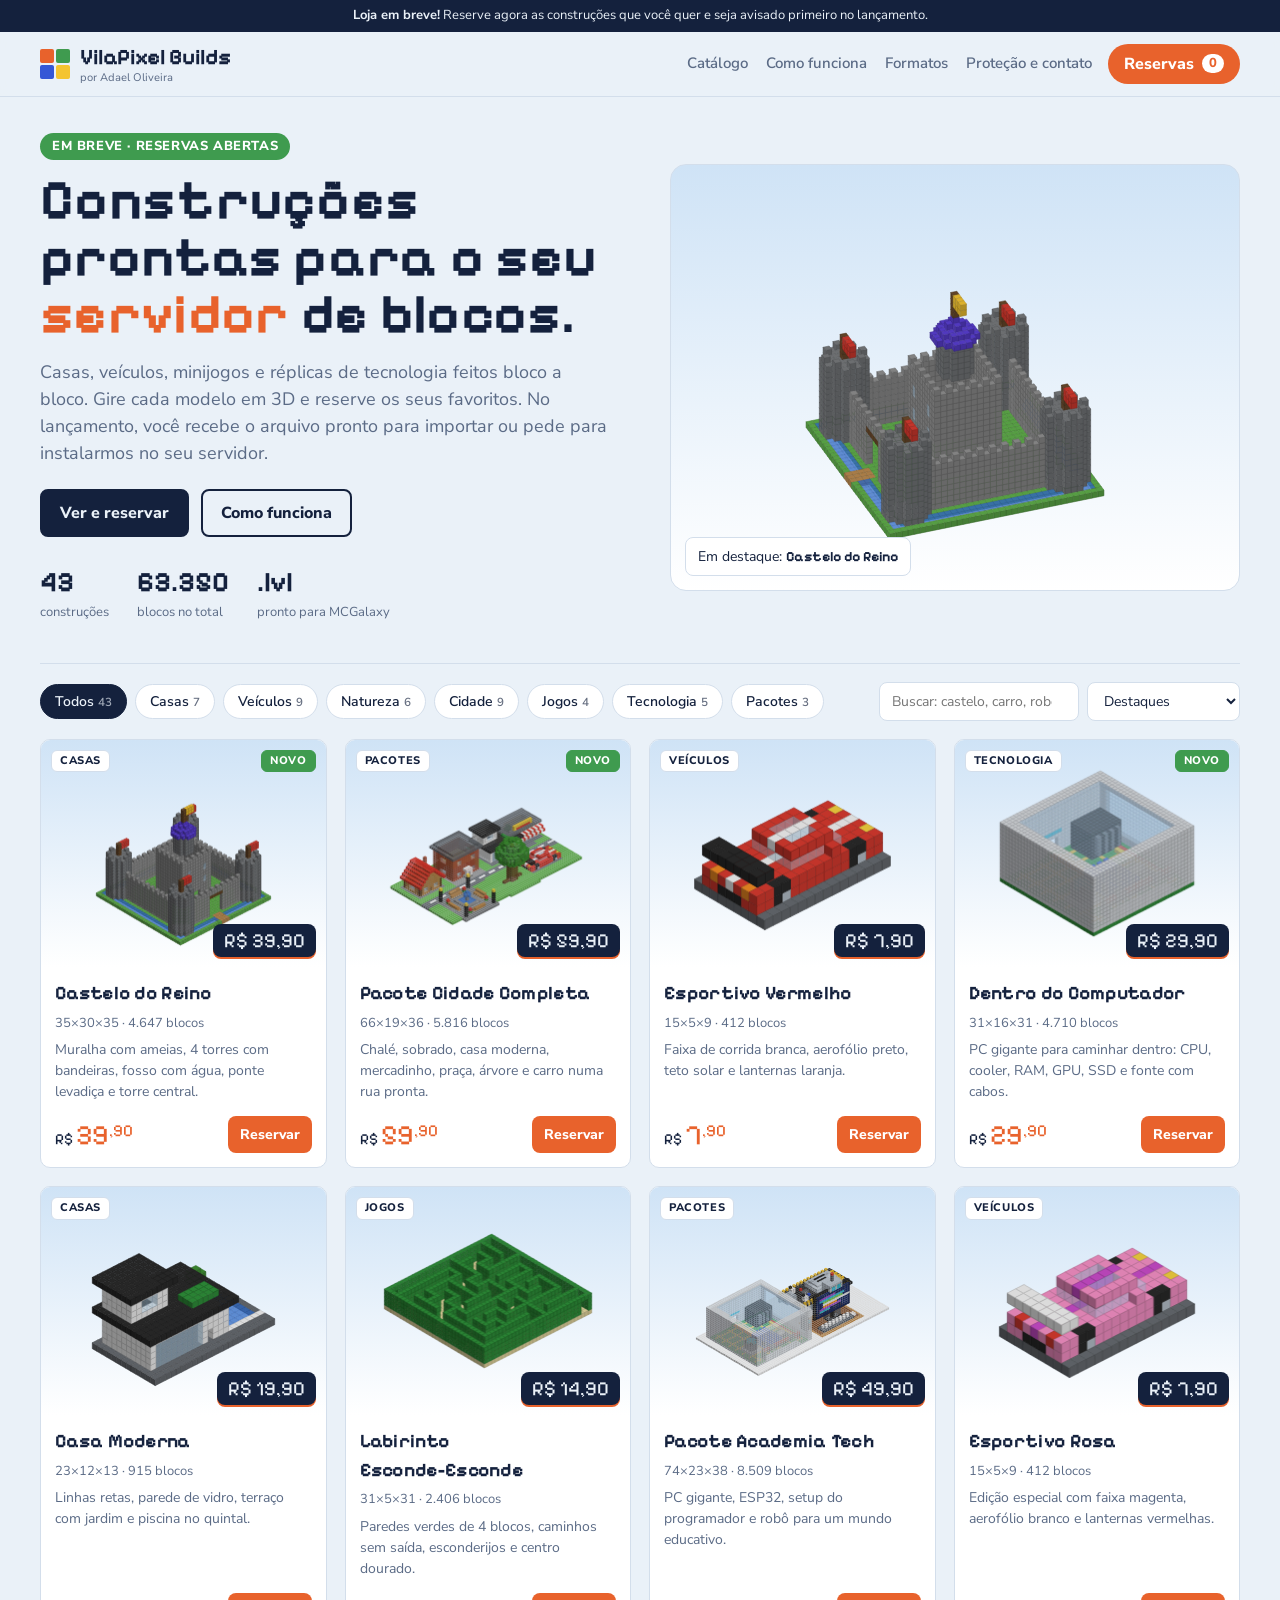
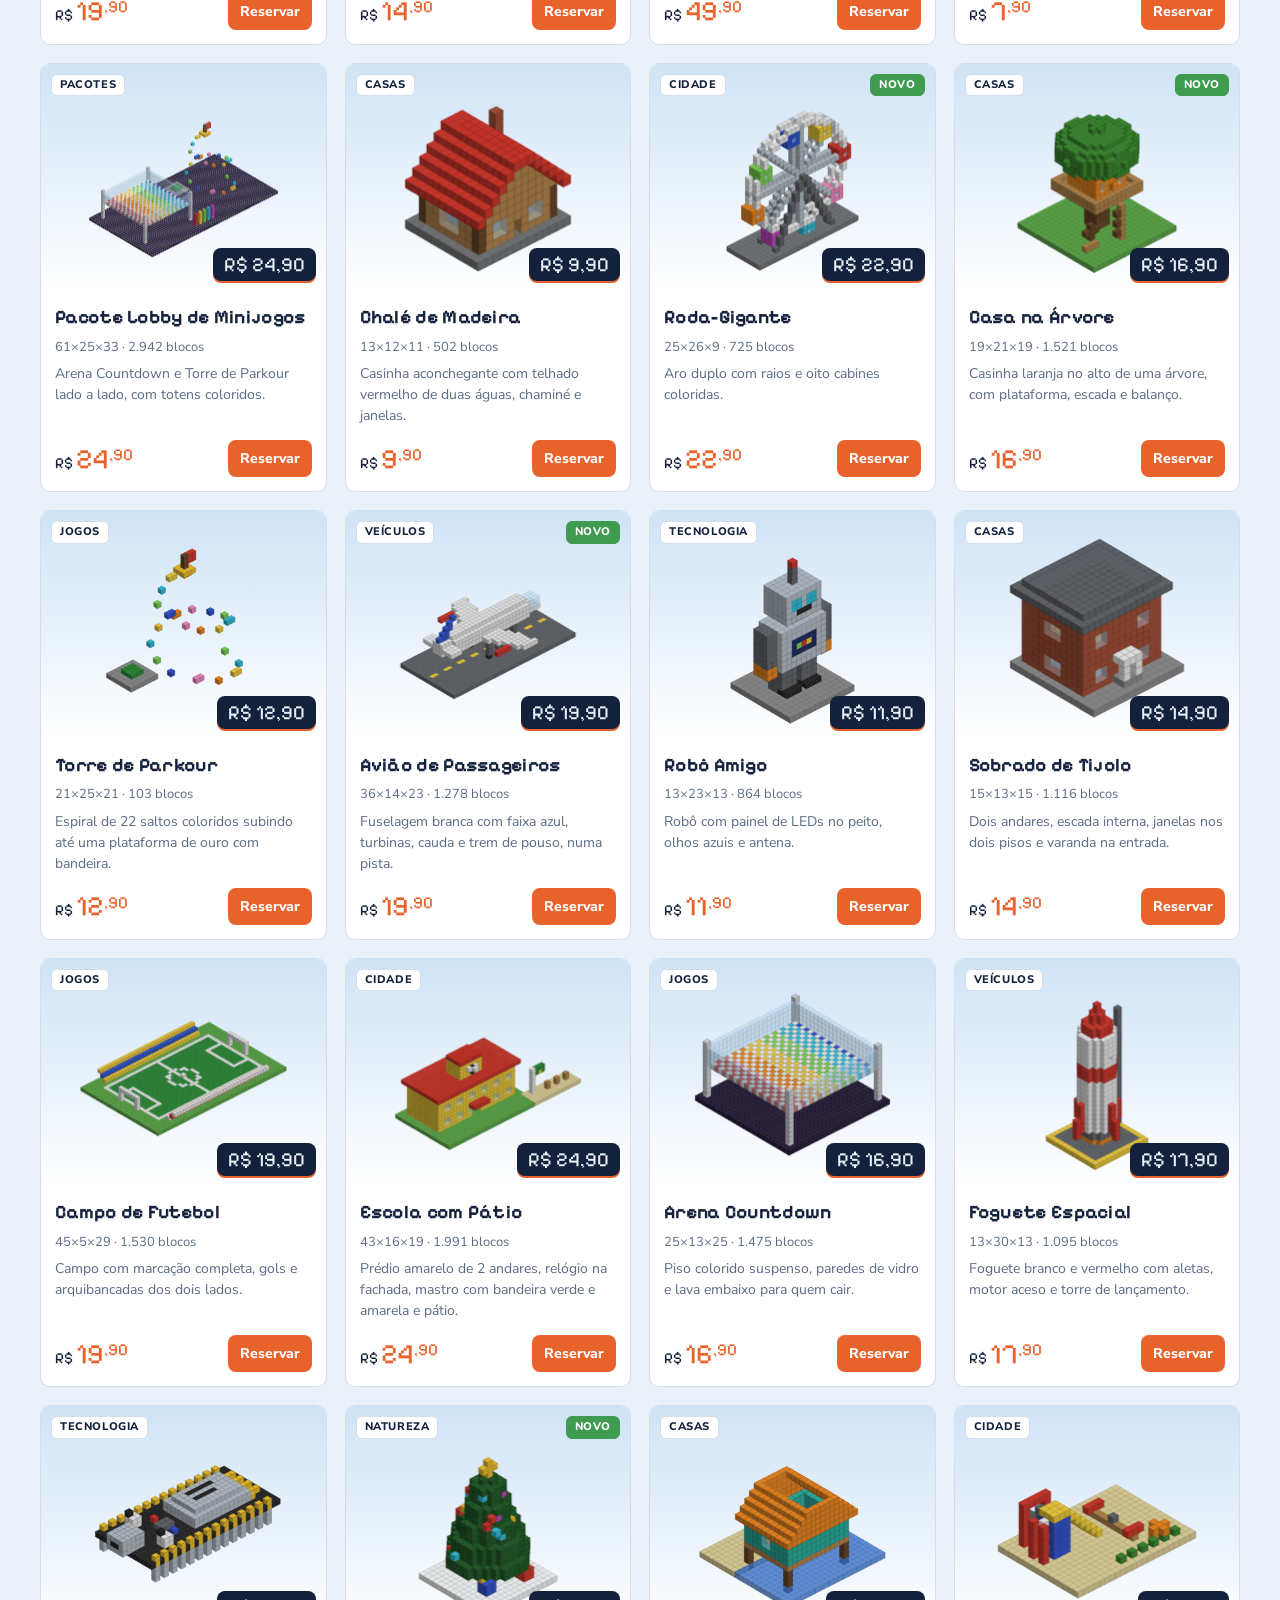
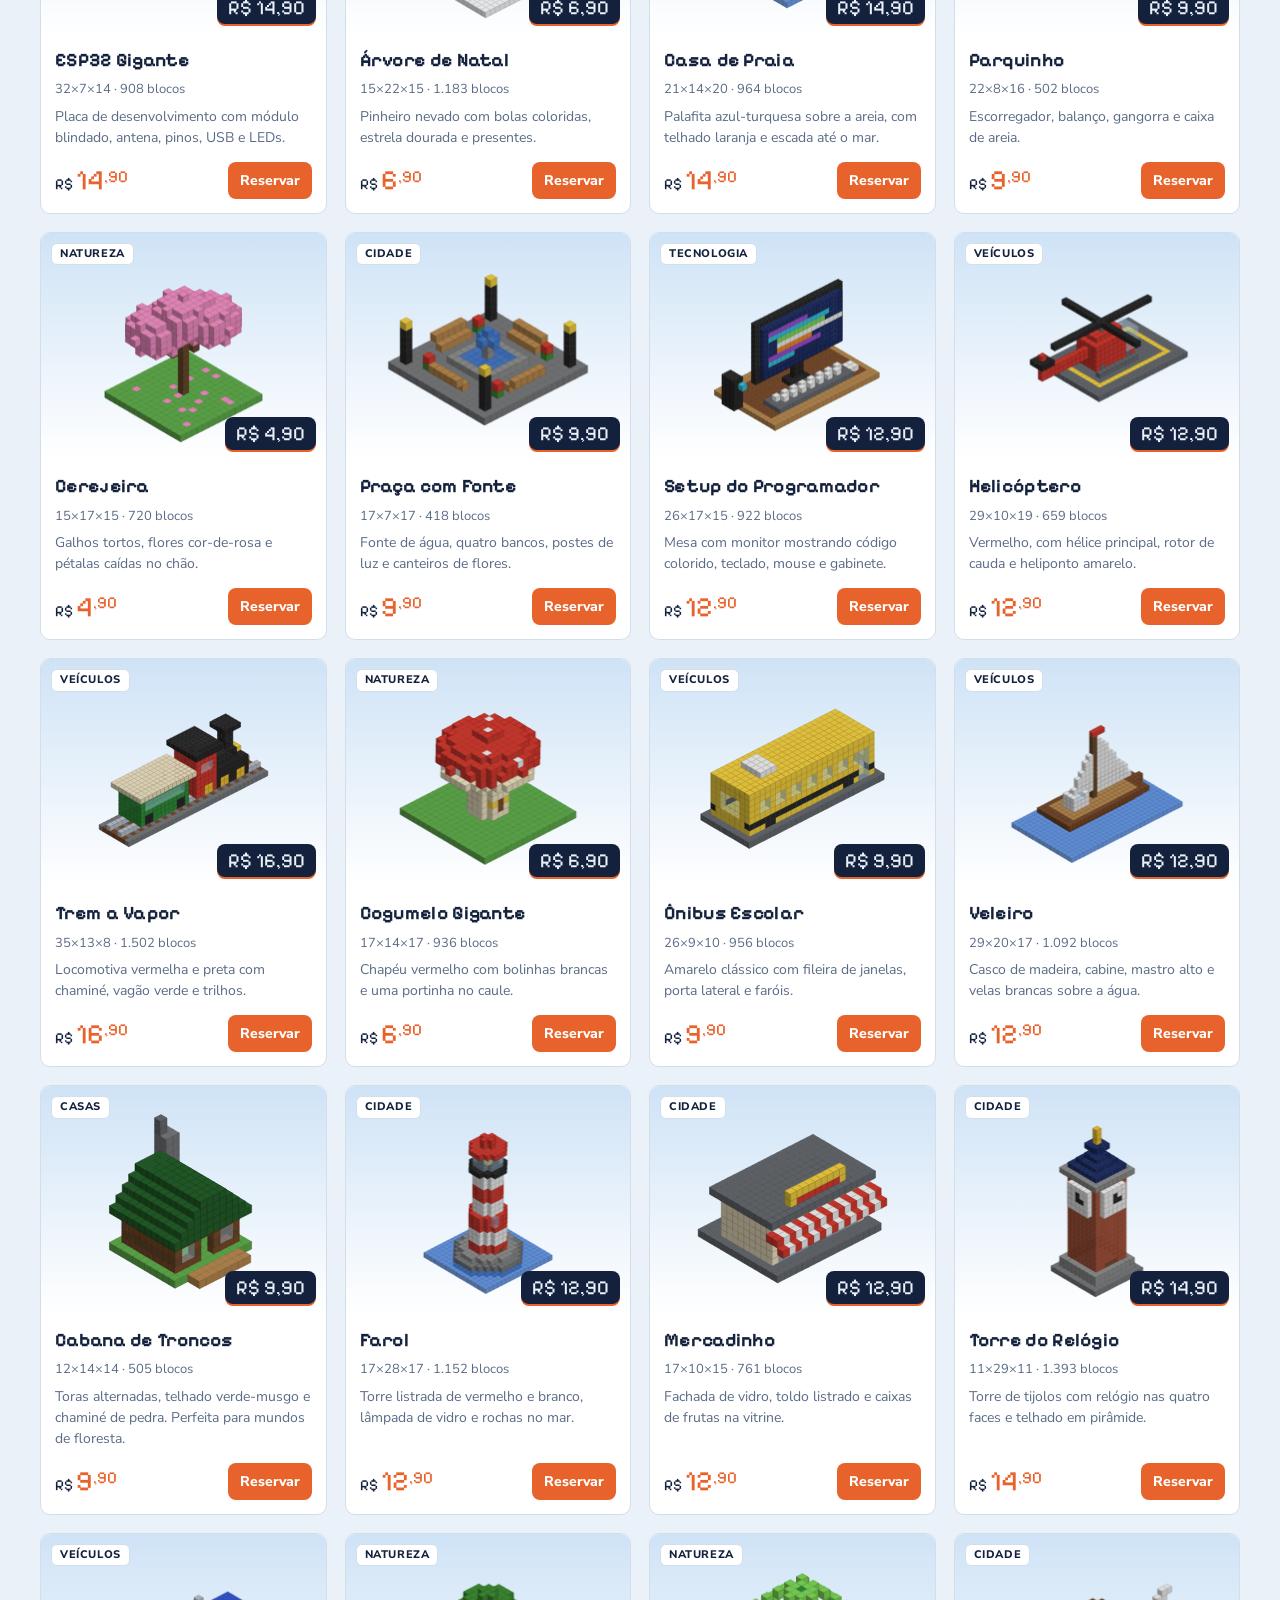
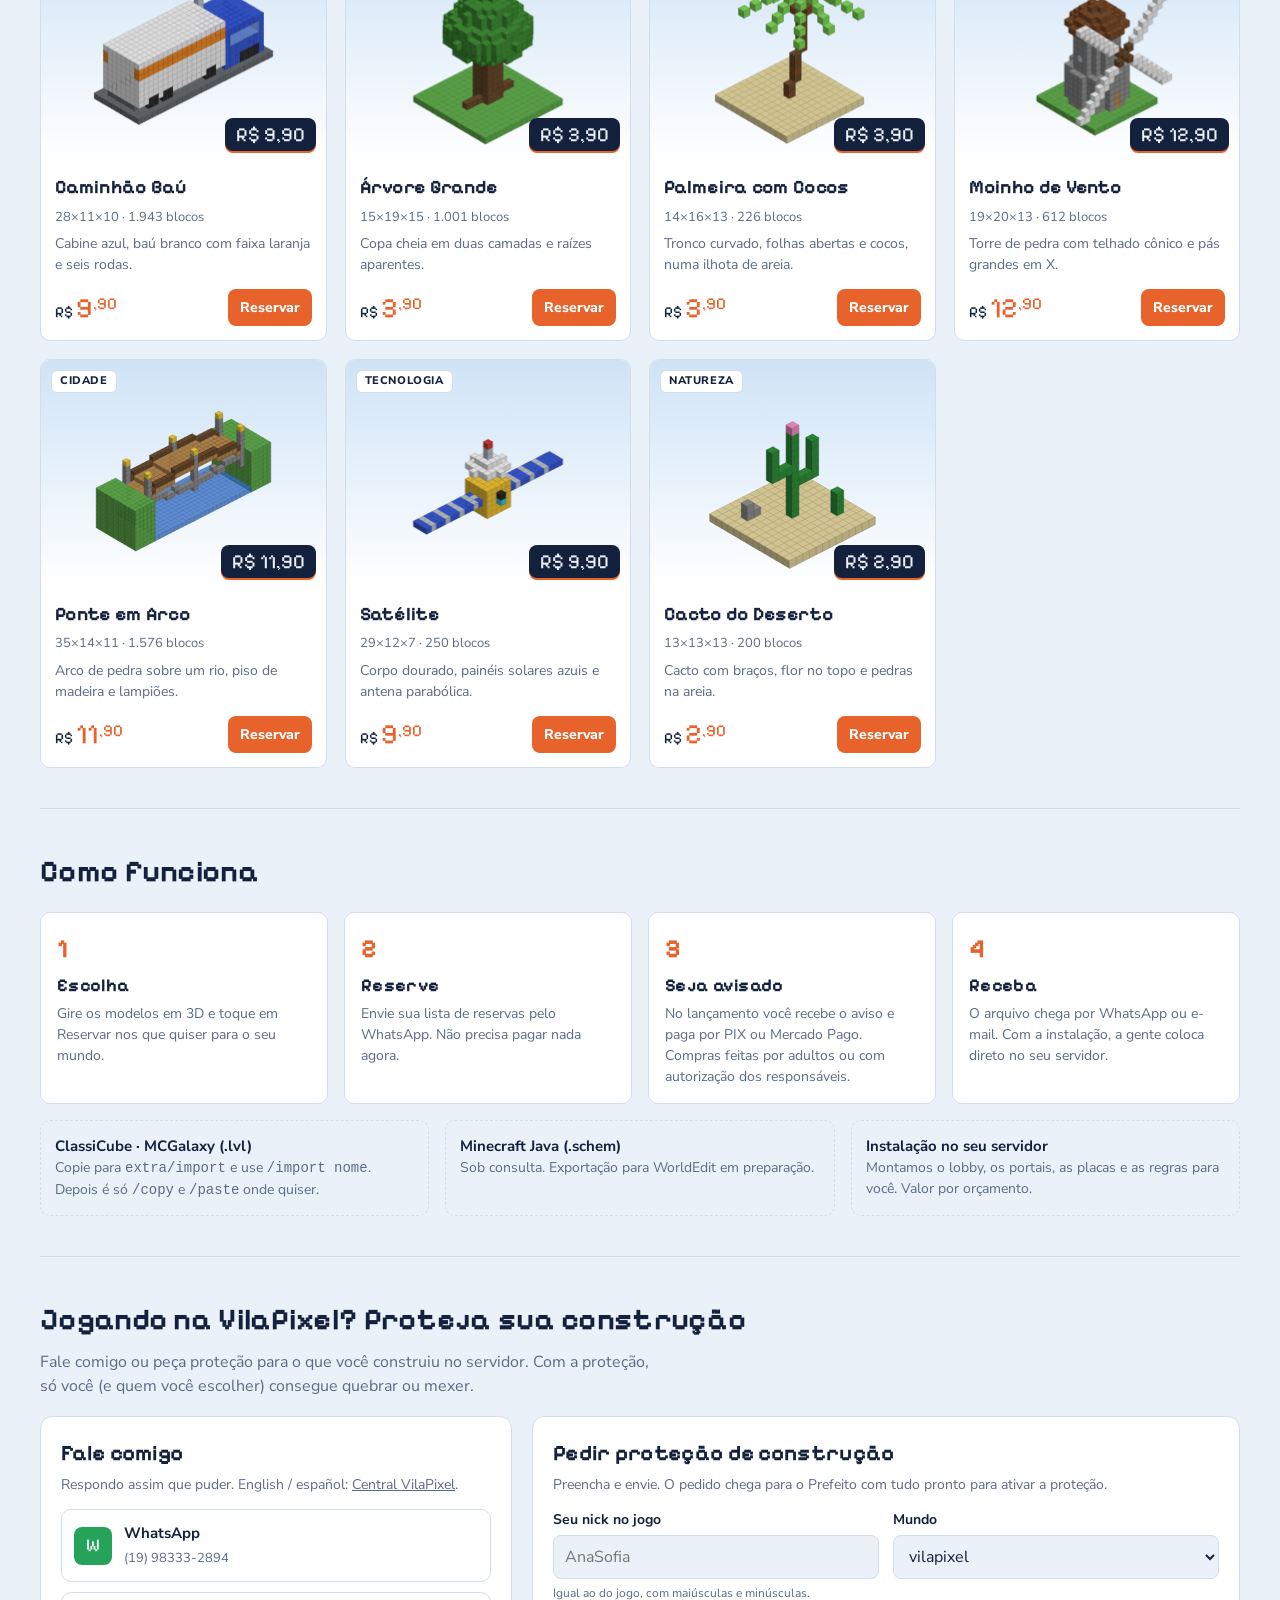
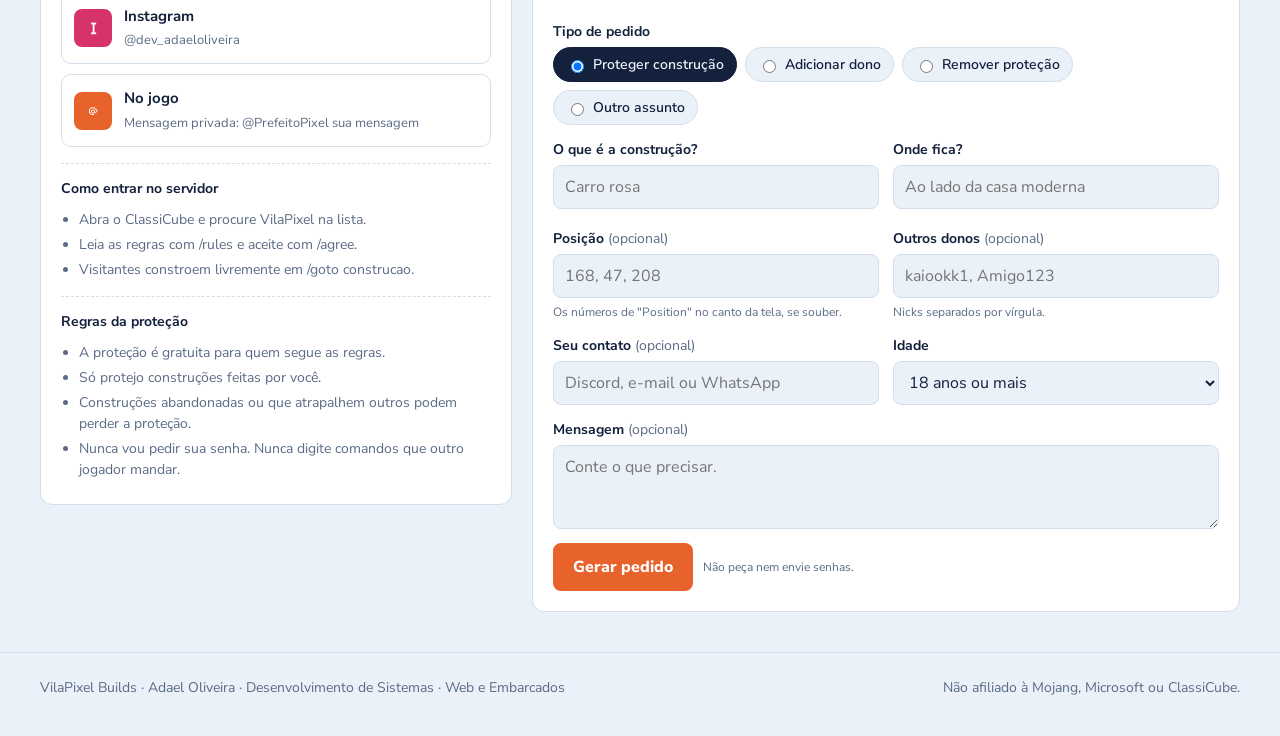
==== vilapixel/index.html @ 1b1d66d1 "Add files via upload" ====
<!DOCTYPE html>
<html lang="pt-BR">
<head>
<meta charset="utf-8">
<meta name="viewport" content="width=device-width, initial-scale=1">
<meta name="robots" content="noindex, nofollow">
<title>VilaPixel Builds</title>
<link rel="preconnect" href="https://fonts.googleapis.com">
<link rel="preconnect" href="https://fonts.gstatic.com" crossorigin>
<link href="https://fonts.googleapis.com/css2?family=Pixelify+Sans:wght@500;700&family=Nunito+Sans:opsz,wght@6..12,400;6..12,600;6..12,800&display=swap" rel="stylesheet">
<style>
:root{
  /* Vitrine de brinquedos: fundo azul-ceu frio, tinta azul-marinho, acento laranja-tijolo e verde-grama.
     Layout: cabecalho fixo, vitrine com destaque 3D, filtros, grade de cards; modal 3D e carrinho lateral. */
  --bg:#eaf1f8; --surface:#ffffff; --ink:#14213d; --muted:#5b6b86; --line:#d3deeb;
  --accent:#e8622c; --accent-ink:#ffffff; --grass:#3f9b4f; --sky:#cfe3f6;
  --font-display:"Pixelify Sans", "Courier New", monospace;
  --font-body:"Nunito Sans", system-ui, -apple-system, "Segoe UI", sans-serif;
  --radius:10px;
}
@media (prefers-color-scheme: dark){
  :root:not([data-theme="light"]){
    --bg:#0f1626; --surface:#17213a; --ink:#e8eef8; --muted:#9fb0cc; --line:#283656;
    --accent:#ff7a45; --accent-ink:#1a0f08; --grass:#5cc46c; --sky:#1b2a47; color-scheme:dark;
  }
}
:root[data-theme="dark"]{
  --bg:#0f1626; --surface:#17213a; --ink:#e8eef8; --muted:#9fb0cc; --line:#283656;
  --accent:#ff7a45; --accent-ink:#1a0f08; --grass:#5cc46c; --sky:#1b2a47; color-scheme:dark;
}
*{box-sizing:border-box}
[hidden]{display:none!important}
html,body{margin:0}
body{background:var(--bg);color:var(--ink);font-family:var(--font-body);font-size:16px;line-height:1.5}
h1,h2,h3{font-family:var(--font-display);font-weight:700;text-wrap:balance;margin:0;letter-spacing:.3px}
a{color:inherit}
button{font:inherit;cursor:pointer}
:focus-visible{outline:3px solid var(--accent);outline-offset:2px;border-radius:4px}
.wrap{max-width:1240px;margin:0 auto;padding:0 20px}
.proto{background:var(--ink);color:var(--bg);font-size:13px;text-align:center;padding:6px 16px}
header.top{position:sticky;top:0;z-index:20;background:color-mix(in srgb,var(--bg) 88%,transparent);backdrop-filter:blur(8px);border-bottom:1px solid var(--line)}
header.top .wrap{display:flex;align-items:center;gap:16px;height:64px}
.brand{display:flex;align-items:center;gap:10px;text-decoration:none}
.brand-mark{width:30px;height:30px;display:grid;grid-template-columns:1fr 1fr;grid-template-rows:1fr 1fr;gap:2px}
.brand-mark i{display:block;border-radius:2px}
.brand b{font-family:var(--font-display);font-size:22px}
.brand small{display:block;font-size:11px;color:var(--muted);margin-top:-4px}
.top nav{margin-left:auto;display:flex;gap:18px;font-weight:600;font-size:15px}
.top nav a{text-decoration:none;color:var(--muted)}
.top nav a:hover{color:var(--ink)}
.cart-btn{display:flex;align-items:center;gap:8px;background:var(--accent);color:var(--accent-ink);border:0;border-radius:999px;padding:8px 16px;font-weight:800}
.soon{display:inline-block;background:var(--grass);color:#fff;font-weight:800;font-size:13px;text-transform:uppercase;letter-spacing:.6px;border-radius:999px;padding:4px 12px;margin-bottom:12px}
.cart-btn span{background:var(--accent-ink);color:var(--accent);border-radius:999px;min-width:22px;padding:0 6px;font-size:13px;text-align:center}

.hero{display:grid;grid-template-columns:1.05fr 1fr;gap:32px;align-items:center;padding:36px 0 20px}
.hero h1{font-size:clamp(34px,5vw,56px);line-height:1.02}
.hero h1 em{font-style:normal;color:var(--accent)}
.hero p{color:var(--muted);font-size:18px;max-width:52ch;margin:16px 0 22px}
.hero .ctas{display:flex;gap:12px;flex-wrap:wrap}
.btn{border:2px solid var(--ink);background:transparent;color:var(--ink);border-radius:8px;padding:10px 18px;font-weight:800;text-decoration:none;display:inline-flex;align-items:center;gap:8px}
.btn.primary{background:var(--ink);color:var(--bg)}
.btn.orange{background:var(--accent);border-color:var(--accent);color:var(--accent-ink)}
.hero-stage{position:relative;background:linear-gradient(180deg,var(--sky),var(--surface));border:1px solid var(--line);border-radius:16px;aspect-ratio:4/3;overflow:hidden}
.hero-stage canvas{width:100%;height:100%;display:block;cursor:grab}
.hero-tag{position:absolute;left:14px;bottom:14px;background:var(--surface);border:1px solid var(--line);border-radius:8px;padding:8px 12px;font-size:14px}
.hero-tag b{font-family:var(--font-display)}
.stats{display:flex;gap:28px;margin-top:24px;flex-wrap:wrap}
.stats div{font-size:13px;color:var(--muted)}
.stats b{display:block;font-family:var(--font-display);font-size:28px;color:var(--ink);font-variant-numeric:tabular-nums}

.toolbar{display:flex;gap:12px;align-items:center;flex-wrap:wrap;padding:18px 0;border-top:1px solid var(--line);margin-top:20px}
.chips{display:flex;gap:8px;flex-wrap:wrap}
.chip{border:1px solid var(--line);background:var(--surface);color:var(--ink);border-radius:999px;padding:6px 14px;font-weight:600;font-size:14px}
.chip[aria-pressed="true"]{background:var(--ink);color:var(--bg);border-color:var(--ink)}
.chip small{opacity:.65;margin-left:4px}
.search{margin-left:auto;display:flex;gap:8px}
.search input,.search select{border:1px solid var(--line);background:var(--surface);color:var(--ink);border-radius:8px;padding:8px 12px;font:inherit;font-size:14px}
.search input{width:200px}

.grid{display:grid;grid-template-columns:repeat(auto-fill,minmax(250px,1fr));gap:18px;padding-bottom:40px}
.card{background:var(--surface);border:1px solid var(--line);border-radius:var(--radius);overflow:hidden;display:flex;flex-direction:column}
.card .thumb{position:relative;aspect-ratio:1/0.8;background:linear-gradient(180deg,var(--sky),var(--surface));cursor:pointer}
.card .thumb canvas{width:100%;height:100%;display:block}
.badge{position:absolute;top:10px;left:10px;font-size:11px;font-weight:800;text-transform:uppercase;letter-spacing:.6px;background:var(--surface);border:1px solid var(--line);border-radius:6px;padding:2px 8px}
.badge.new{left:auto;right:10px;background:var(--grass);color:#fff;border-color:var(--grass)}
.card .body{padding:12px 14px 14px;display:flex;flex-direction:column;gap:6px;flex:1}
.card h3{font-size:19px}
.card .meta{font-size:13px;color:var(--muted);font-variant-numeric:tabular-nums}
.card .desc{font-size:14px;color:var(--muted);margin:0}
.card .foot{margin-top:auto;display:flex;align-items:center;justify-content:space-between;gap:8px;padding-top:8px}
.price{font-family:var(--font-display);font-size:28px;line-height:1;color:var(--accent);font-variant-numeric:tabular-nums;white-space:nowrap}
.price .cents{font-size:.6em;vertical-align:.45em;margin-left:1px}
.price .cur{font-size:.55em;margin-right:3px;color:var(--ink)}
.tag{position:absolute;right:10px;bottom:10px;background:var(--ink);color:var(--bg);font-family:var(--font-display);font-size:20px;line-height:1;padding:7px 11px 6px;border-radius:8px;box-shadow:0 2px 0 var(--accent);font-variant-numeric:tabular-nums}
.modal .price{font-size:40px}
.price small{font-family:var(--font-body);font-size:12px;color:var(--muted);font-weight:600}
.add{border:0;background:var(--accent);color:var(--accent-ink);font-weight:800;border-radius:8px;padding:8px 12px;font-size:14px}
.add.done{background:var(--grass);color:#fff}

section.how{padding:40px 0;border-top:1px solid var(--line)}
section.how h2{font-size:30px;margin-bottom:18px}
.steps{display:grid;grid-template-columns:repeat(4,1fr);gap:16px}
.step{background:var(--surface);border:1px solid var(--line);border-radius:var(--radius);padding:16px}
.step b{font-family:var(--font-display);font-size:26px;color:var(--accent)}
.step h3{font-size:18px;margin:4px 0}
.step p{margin:0;color:var(--muted);font-size:14px}
.formats{display:grid;grid-template-columns:repeat(3,1fr);gap:16px;margin-top:16px}
.fmt{border:1px dashed var(--line);border-radius:var(--radius);padding:14px;font-size:14px;color:var(--muted)}
.fmt b{color:var(--ink);display:block;font-size:15px}
/* central de protecao */
section[id],.toolbar,.formats{scroll-margin-top:80px}
section.prot{padding:40px 0;border-top:1px solid var(--line)}
section.prot>h2{font-size:30px}
section.prot>p.lead{color:var(--muted);max-width:62ch;margin:8px 0 18px}
.cols{display:grid;grid-template-columns:1fr 1.5fr;gap:20px;align-items:start}
.panel{background:var(--surface);border:1px solid var(--line);border-radius:12px;padding:20px}
.panel h3{font-size:22px;margin-bottom:4px}
.panel .sub{color:var(--muted);font-size:14px;margin:0 0 14px}
.contact{display:flex;flex-direction:column;gap:10px}
.c-item{display:flex;align-items:center;gap:12px;border:1px solid var(--line);border-radius:10px;padding:12px;text-decoration:none}
a.c-item:hover{border-color:var(--ink)}
.c-ico{width:38px;height:38px;border-radius:8px;display:grid;place-items:center;font-family:var(--font-display);font-size:18px;color:#fff;flex:none}
.c-item b{display:block;font-size:15px}
.c-item small{color:var(--muted);font-size:13px}
.server{margin-top:16px;border-top:1px dashed var(--line);padding-top:14px;font-size:14px}
.rules{margin:10px 0 0;padding-left:18px;color:var(--muted);font-size:14px}
.rules li{margin:4px 0}
.pform{display:grid;grid-template-columns:1fr 1fr;gap:14px}
.f{display:flex;flex-direction:column;gap:5px}
.f.full{grid-column:1/-1}
.pform label{font-weight:700;font-size:14px}
.pform .opt{font-weight:400;color:var(--muted)}
.pform input,.pform select,.pform textarea{border:1px solid var(--line);background:var(--bg);color:var(--ink);border-radius:8px;padding:9px 11px;width:100%;font:inherit}
.pform textarea{min-height:84px;resize:vertical}
.help{font-size:12px;color:var(--muted)}
.err{font-size:12px;color:var(--accent);font-weight:700}
.types{display:flex;gap:8px;flex-wrap:wrap}
.types label{display:flex;align-items:center;gap:6px;font-weight:600;border:1px solid var(--line);border-radius:999px;padding:6px 12px;cursor:pointer;background:var(--bg)}
.types input{width:auto}
.types label:has(input:checked){border-color:var(--ink);background:var(--ink);color:var(--bg)}
.pactions{grid-column:1/-1;display:flex;gap:10px;flex-wrap:wrap;align-items:center}
.result{display:none;margin-top:18px;border:2px solid var(--grass);border-radius:12px;padding:16px;background:color-mix(in srgb,var(--grass) 8%,var(--surface))}
.result.show{display:block}
.result h4{font-family:var(--font-display);font-size:20px;margin:0 0 4px}
.result pre{white-space:pre-wrap;background:var(--surface);border:1px solid var(--line);border-radius:8px;padding:12px;font-size:13px;max-height:260px;overflow:auto;margin:10px 0}
.ticket{font-family:var(--font-display);font-size:18px}
@media (max-width:860px){.cols{grid-template-columns:1fr}.pform{grid-template-columns:1fr}}
footer{border-top:1px solid var(--line);padding:24px 0 40px;color:var(--muted);font-size:14px}
footer .wrap{display:flex;justify-content:space-between;gap:16px;flex-wrap:wrap}

/* modal */
.overlay{position:fixed;inset:0;background:rgba(10,16,30,.55);display:none;align-items:center;justify-content:center;z-index:50;padding:16px}
.overlay.open{display:flex}
.modal{background:var(--surface);border-radius:14px;max-width:1000px;width:100%;max-height:92vh;overflow:auto;display:grid;grid-template-columns:1.3fr 1fr}
.modal .stage{position:relative;background:linear-gradient(180deg,var(--sky),var(--surface));min-height:420px}
.modal .stage canvas{width:100%;height:100%;display:block;cursor:grab;touch-action:none}
.stage .hint{position:absolute;bottom:10px;left:0;right:0;text-align:center;font-size:12px;color:var(--muted)}
.stage .ctrl{position:absolute;top:10px;right:10px;display:flex;gap:6px}
.stage .ctrl button{border:1px solid var(--line);background:var(--surface);color:var(--ink);border-radius:6px;width:34px;height:34px;font-weight:800}
.modal .info{padding:22px;display:flex;flex-direction:column;gap:12px}
.modal .info h2{font-size:28px}
.close{align-self:flex-end;border:0;background:transparent;color:var(--muted);font-size:26px;line-height:1}
.spec{display:grid;grid-template-columns:auto 1fr;gap:4px 14px;font-size:14px;margin:0}
.spec dt{color:var(--muted)}
.spec dd{margin:0;font-weight:600;font-variant-numeric:tabular-nums}
.swatches{display:flex;flex-wrap:wrap;gap:4px}
.swatches i{width:18px;height:18px;border-radius:3px;border:1px solid rgba(0,0,0,.15)}
.fmt-row{display:flex;gap:6px;flex-wrap:wrap}
.pill{font-size:12px;font-weight:800;border-radius:999px;padding:3px 10px;border:1px solid var(--line)}
.pill.ok{background:color-mix(in srgb,var(--grass) 18%,transparent);border-color:var(--grass)}
.pill.soon{color:var(--muted)}

/* carrinho */
.drawer{position:fixed;top:0;right:0;height:100%;width:min(400px,100%);background:var(--surface);border-left:1px solid var(--line);z-index:60;transform:translateX(100%);transition:transform .25s ease;display:flex;flex-direction:column}
.drawer.open{transform:none}
.drawer header{display:flex;align-items:center;justify-content:space-between;padding:16px 18px;border-bottom:1px solid var(--line)}
.drawer header h2{font-size:22px}
.items{flex:1;overflow:auto;padding:8px 18px}
.line-item{display:grid;grid-template-columns:56px 1fr auto;gap:10px;align-items:center;padding:10px 0;border-bottom:1px solid var(--line)}
.line-item canvas{width:56px;height:46px;background:var(--sky);border-radius:6px}
.line-item b{font-size:14px;display:block}
.line-item small{color:var(--muted)}
.line-item button{border:0;background:transparent;color:var(--muted);font-size:13px;text-decoration:underline}
.drawer footer{border-top:1px solid var(--line);padding:16px 18px;display:flex;flex-direction:column;gap:10px;color:var(--ink)}
.total{display:flex;justify-content:space-between;font-weight:800;font-size:18px;font-variant-numeric:tabular-nums}
.drawer textarea{width:100%;min-height:90px;border:1px solid var(--line);border-radius:8px;background:var(--bg);color:var(--ink);font:inherit;font-size:13px;padding:8px}
.note{font-size:12px;color:var(--muted)}
.empty{color:var(--muted);padding:30px 0;text-align:center}

@media (max-width:860px){
  .hero{grid-template-columns:1fr}
  .modal{grid-template-columns:1fr}
  .steps{grid-template-columns:1fr 1fr}
  .formats{grid-template-columns:1fr}
  .top nav{display:none}
  .search{margin-left:0;width:100%}
  .search input{flex:1;width:auto}
}
@media (max-width:420px){.steps{grid-template-columns:1fr}}
@media (prefers-reduced-motion:reduce){.drawer{transition:none}}
</style>
</head>
<body>
<div class="proto"><b>Loja em breve!</b> Reserve agora as construções que você quer e seja avisado primeiro no lançamento.</div>
<header class="top">
  <div class="wrap">
    <a class="brand" href="#catalogo" aria-label="VilaPixel Builds">
      <span class="brand-mark" aria-hidden="true"><i style="background:#e8622c"></i><i style="background:#3f9b4f"></i><i style="background:#3557d6"></i><i style="background:#f4c430"></i></span>
      <span><b>VilaPixel Builds</b><small>por Adael Oliveira</small></span>
    </a>
    <nav aria-label="Seções">
      <a href="#catalogo">Catálogo</a>
      <a href="#como-funciona">Como funciona</a>
      <a href="#formatos">Formatos</a>
      <a href="#protecao">Proteção e contato</a>
    </nav>
    <button class="cart-btn" id="openCart" aria-label="Abrir minhas reservas">Reservas <span id="cartCount">0</span></button>
  </div>
</header>

<main class="wrap">
  <section class="hero">
    <div>
      <span class="soon">Em breve · reservas abertas</span>
      <h1>Construções prontas para o seu <em>servidor</em> de blocos.</h1>
      <p>Casas, veículos, minijogos e réplicas de tecnologia feitos bloco a bloco. Gire cada modelo em 3D e reserve os seus favoritos. No lançamento, você recebe o arquivo pronto para importar ou pede para instalarmos no seu servidor.</p>
      <div class="ctas">
        <a class="btn primary" href="#catalogo">Ver e reservar</a>
        <a class="btn" href="#como-funciona">Como funciona</a>
      </div>
      <div class="stats">
        <div><b id="statItems">0</b>construções</div>
        <div><b id="statBlocks">0</b>blocos no total</div>
        <div><b>.lvl</b>pronto para MCGalaxy</div>
      </div>
    </div>
    <div class="hero-stage">
      <canvas id="heroCanvas" aria-label="Modelo em destaque girando em 3D"></canvas>
      <div class="hero-tag">Em destaque: <b id="heroName"></b></div>
    </div>
  </section>

  <div class="toolbar" id="catalogo">
    <div class="chips" id="chips" role="group" aria-label="Filtrar por categoria"></div>
    <div class="search">
      <input id="q" type="search" placeholder="Buscar: castelo, carro, robô..." aria-label="Buscar construção">
      <select id="sort" aria-label="Ordenar">
        <option value="pop">Destaques</option>
        <option value="low">Menor preço</option>
        <option value="high">Maior preço</option>
        <option value="size">Maior construção</option>
      </select>
    </div>
  </div>
  <div class="grid" id="grid"></div>

  <section class="how" id="como-funciona">
    <h2>Como funciona</h2>
    <div class="steps">
      <div class="step"><b>1</b><h3>Escolha</h3><p>Gire os modelos em 3D e toque em Reservar nos que quiser para o seu mundo.</p></div>
      <div class="step"><b>2</b><h3>Reserve</h3><p>Envie sua lista de reservas pelo WhatsApp. Não precisa pagar nada agora.</p></div>
      <div class="step"><b>3</b><h3>Seja avisado</h3><p>No lançamento você recebe o aviso e paga por PIX ou Mercado Pago. Compras feitas por adultos ou com autorização dos responsáveis.</p></div>
      <div class="step"><b>4</b><h3>Receba</h3><p>O arquivo chega por WhatsApp ou e-mail. Com a instalação, a gente coloca direto no seu servidor.</p></div>
    </div>
    <div class="formats" id="formatos">
      <div class="fmt"><b>ClassiCube · MCGalaxy (.lvl)</b>Copie para <code>extra/import</code> e use <code>/import nome</code>. Depois é só <code>/copy</code> e <code>/paste</code> onde quiser.</div>
      <div class="fmt"><b>Minecraft Java (.schem)</b>Sob consulta. Exportação para WorldEdit em preparação.</div>
      <div class="fmt"><b>Instalação no seu servidor</b>Montamos o lobby, os portais, as placas e as regras para você. Valor por orçamento.</div>
    </div>
  </section>

  <section class="prot" id="protecao" aria-labelledby="protTitle">
    <h2 id="protTitle">Jogando na VilaPixel? Proteja sua construção</h2>
    <p class="lead">Fale comigo ou peça proteção para o que você construiu no servidor. Com a proteção, só você (e quem você escolher) consegue quebrar ou mexer.</p>
    <div class="cols">
      <aside class="panel">
        <h3>Fale comigo</h3>
        <p class="sub">Respondo assim que puder. English / español: <a href="central/">Central VilaPixel</a>.</p>
        <div class="contact">
          <a class="c-item" id="lnkWhats" href="#" target="_blank" rel="noopener"><span class="c-ico" style="background:#25a35a">W</span><span><b>WhatsApp</b><small id="whatsTxt"></small></span></a>
          <a class="c-item" id="lnkDiscord" href="#" target="_blank" rel="noopener"><span class="c-ico" style="background:#5865f2">D</span><span><b>Discord</b><small>Comunidade VilaPixel</small></span></a>
          <a class="c-item" id="lnkInsta" href="#" target="_blank" rel="noopener"><span class="c-ico" style="background:#d6336c">I</span><span><b>Instagram</b><small id="instaTxt"></small></span></a>
          <div class="c-item"><span class="c-ico" style="background:#e8622c">@</span><span><b>No jogo</b><small>Mensagem privada: @PrefeitoPixel sua mensagem</small></span></div>
        </div>
        <div class="server">
          <b>Como entrar no servidor</b>
          <ul class="rules">
            <li>Abra o ClassiCube e procure VilaPixel na lista.</li>
            <li>Leia as regras com /rules e aceite com /agree.</li>
            <li>Visitantes constroem livremente em /goto construcao.</li>
          </ul>
        </div>
        <div class="server">
          <b>Regras da proteção</b>
          <ul class="rules">
            <li>A proteção é gratuita para quem segue as regras.</li>
            <li>Só protejo construções feitas por você.</li>
            <li>Construções abandonadas ou que atrapalhem outros podem perder a proteção.</li>
            <li>Nunca vou pedir sua senha. Nunca digite comandos que outro jogador mandar.</li>
          </ul>
        </div>
      </aside>

      <div class="panel">
        <h3>Pedir proteção de construção</h3>
        <p class="sub">Preencha e envie. O pedido chega para o Prefeito com tudo pronto para ativar a proteção.</p>
        <form class="pform" id="pform" novalidate>
          <div class="f">
            <label for="pNick">Seu nick no jogo</label>
            <input id="pNick" autocomplete="off" placeholder="AnaSofia">
            <span class="help">Igual ao do jogo, com maiúsculas e minúsculas.</span>
            <span class="err" id="eNick"></span>
          </div>
          <div class="f">
            <label for="pWorld">Mundo</label>
            <select id="pWorld"><option>vilapixel</option><option>construcao</option><option>ilha</option><option value="outro">outro</option></select>
          </div>
          <div class="f full">
            <span style="font-weight:700;font-size:14px" id="typeLbl">Tipo de pedido</span>
            <div class="types" role="radiogroup" aria-labelledby="typeLbl">
              <label><input type="radio" name="ptype" value="protect" checked> Proteger construção</label>
              <label><input type="radio" name="ptype" value="add"> Adicionar dono</label>
              <label><input type="radio" name="ptype" value="remove"> Remover proteção</label>
              <label><input type="radio" name="ptype" value="other"> Outro assunto</label>
            </div>
          </div>
          <div class="f">
            <label for="pWhat">O que é a construção?</label>
            <input id="pWhat" placeholder="Carro rosa">
            <span class="err" id="eWhat"></span>
          </div>
          <div class="f">
            <label for="pWhere">Onde fica?</label>
            <input id="pWhere" placeholder="Ao lado da casa moderna">
          </div>
          <div class="f">
            <label for="pCoords">Posição <span class="opt">(opcional)</span></label>
            <input id="pCoords" placeholder="168, 47, 208">
            <span class="help">Os números de "Position" no canto da tela, se souber.</span>
          </div>
          <div class="f">
            <label for="pCo">Outros donos <span class="opt">(opcional)</span></label>
            <input id="pCo" placeholder="kaiookk1, Amigo123">
            <span class="help">Nicks separados por vírgula.</span>
          </div>
          <div class="f">
            <label for="pContact">Seu contato <span class="opt">(opcional)</span></label>
            <input id="pContact" placeholder="Discord, e-mail ou WhatsApp">
          </div>
          <div class="f">
            <label for="pAge">Idade</label>
            <select id="pAge"><option value="adult">18 anos ou mais</option><option value="minor">Menos de 18 (um responsável sabe)</option></select>
          </div>
          <div class="f full">
            <label for="pMsg">Mensagem <span class="opt">(opcional)</span></label>
            <textarea id="pMsg" placeholder="Conte o que precisar."></textarea>
          </div>
          <div class="pactions">
            <button class="btn orange" type="submit">Gerar pedido</button>
            <span class="note">Não peça nem envie senhas.</span>
          </div>
        </form>
        <div class="result" id="pResult" aria-live="polite">
          <h4>Pedido pronto!</h4>
          <div class="ticket" id="pTicket"></div>
          <p class="note">Envie pelo WhatsApp. O Prefeito ativa a proteção e avisa você no jogo.</p>
          <pre id="pOut"></pre>
          <div style="display:flex;gap:10px;flex-wrap:wrap">
            <a class="btn orange" id="pSend" href="#" target="_blank" rel="noopener">Enviar pelo WhatsApp</a>
            <button class="btn primary" id="pCopy" type="button">Copiar pedido</button>
          </div>
        </div>
      </div>
    </div>
  </section>
</main>

<footer>
  <div class="wrap">
    <span>VilaPixel Builds · Adael Oliveira · Desenvolvimento de Sistemas · Web e Embarcados</span>
    <span>Não afiliado à Mojang, Microsoft ou ClassiCube.</span>
  </div>
</footer>

<div class="overlay" id="overlay" role="dialog" aria-modal="true" aria-labelledby="mTitle">
  <div class="modal">
    <div class="stage">
      <canvas id="mCanvas" aria-label="Visualização 3D: arraste para girar"></canvas>
      <div class="ctrl">
        <button id="zIn" aria-label="Aproximar">+</button>
        <button id="zOut" aria-label="Afastar">−</button>
        <button id="spin" aria-label="Girar sozinho" aria-pressed="true">⟳</button>
      </div>
      <div class="hint">Arraste para girar · role para aproximar</div>
    </div>
    <div class="info">
      <button class="close" id="mClose" aria-label="Fechar">×</button>
      <span class="pill" id="mCat"></span>
      <h2 id="mTitle"></h2>
      <p id="mDesc" style="margin:0;color:var(--muted)"></p>
      <dl class="spec">
        <dt>Tamanho</dt><dd id="mSize"></dd>
        <dt>Blocos</dt><dd id="mBlocks"></dd>
        <dt>Inclui</dt><dd id="mInc"></dd>
        <dt>Cores</dt><dd><div class="swatches" id="mSw"></div></dd>
      </dl>
      <div class="fmt-row"><span class="pill ok">.lvl ClassiCube</span><span class="pill soon">.schem Minecraft (sob consulta)</span></div>
      <div style="display:flex;align-items:center;justify-content:space-between;gap:10px;margin-top:6px">
        <div class="price" id="mPrice"></div>
        <button class="add" id="mAdd">Reservar</button>
      </div>
    </div>
  </div>
</div>

<aside class="drawer" id="drawer" aria-label="Minhas reservas">
  <header><h2>Minhas reservas</h2><button class="close" id="cClose" aria-label="Fechar reservas">×</button></header>
  <div class="items" id="cItems"></div>
  <footer>
    <label style="display:flex;gap:8px;align-items:center;font-size:14px"><input type="checkbox" id="install"> Quero instalação no meu servidor (orçamento)</label>
    <div class="total"><span>Valor estimado</span><span id="cTotal">R$ 0,00</span></div>
    <label for="cMsg" class="note">Mensagem da reserva</label>
    <textarea id="cMsg" readonly></textarea>
    <a class="btn orange" id="cWhats" href="#" target="_blank" rel="noopener">Enviar reserva pelo WhatsApp</a>
    <button class="btn" id="cCopy">Copiar reserva</button>
    <span class="note">A reserva não tem custo. No lançamento você recebe o aviso e o link de pagamento (PIX ou Mercado Pago).</span>
  </footer>
</aside>

<script>
/* ======================= CONFIG ======================= */
const WHATSAPP = "5519983332894"; // DDI+DDD+numero
const WHATSAPP_SHOW = "(19) 98333-2894";
const DISCORD = "https://discord.gg/SEU-CONVITE";
const INSTAGRAM = "https://instagram.com/dev_adaeloliveira";
const INSTAGRAM_SHOW = "@dev_adaeloliveira";

/* ======================= PALETA ======================= */
const C = {grass:'#5fae4a',dirt:'#8b5a2b',stone:'#8f8f8f',cobble:'#77797c',plank:'#b9894f',log:'#6b4a2b',leaves:'#3e8e33',
  glass:'#bfe3ff',water:'#3a78d8',sand:'#e5d79e',red:'#d63a2f',orange:'#f08a24',yellow:'#f4d03f',lime:'#7ed957',green:'#2f8f3a',
  teal:'#2bb3a3',cyan:'#36c2e0',blue:'#3557d6',indigo:'#5a3fd1',violet:'#9b4fd6',magenta:'#c94bc9',pink:'#f48fc4',black:'#2a2a2a',
  gray:'#666a70',white:'#f1f1f1',gold:'#f2c230',iron:'#d6d9dd',brick:'#a8533a',obsidian:'#2a1f3d',snow:'#fbfdff',navy:'#1f2f66',lava:'#ff6a1a',
  cream:'#efe3c2',brown:'#7a4b2a',silver:'#b9c2cc',darkgreen:'#245f2a'};
const ALPHA = {[C.glass]:0.42,[C.water]:0.78};

/* ======================= MODELO ======================= */
class M{
  constructor(){this.v=new Map()}
  k(x,y,z){return x+','+y+','+z}
  s(x,y,z,c){x=Math.round(x);y=Math.round(y);z=Math.round(z);if(c==null)this.v.delete(this.k(x,y,z));else this.v.set(this.k(x,y,z),c);return this}
  g(x,y,z){return this.v.get(this.k(x,y,z))}
  box(x1,y1,z1,x2,y2,z2,c){for(let y=Math.min(y1,y2);y<=Math.max(y1,y2);y++)for(let z=Math.min(z1,z2);z<=Math.max(z1,z2);z++)for(let x=Math.min(x1,x2);x<=Math.max(x1,x2);x++)this.s(x,y,z,c);return this}
  walls(x1,y1,z1,x2,y2,z2,c){this.box(x1,y1,z1,x2,y2,z1,c).box(x1,y1,z2,x2,y2,z2,c).box(x1,y1,z1,x1,y2,z2,c).box(x2,y1,z1,x2,y2,z2,c);return this}
  cyl(cx,cz,r,y1,y2,c,hollow){for(let y=y1;y<=y2;y++)for(let x=-r;x<=r;x++)for(let z=-r;z<=r;z++){const d=x*x+z*z;if(d<=r*r+r*0.8&&(!hollow||d>=(r-1)*(r-1)+(r-1)*0.8))this.s(cx+x,y,cz+z,c)}return this}
  ball(cx,cy,cz,rx,ry,rz,c,onlyEmpty){for(let y=-ry;y<=ry;y++)for(let z=-rz;z<=rz;z++)for(let x=-rx;x<=rx;x++){if((x*x)/(rx*rx+.5)+(y*y)/(ry*ry+.5)+(z*z)/(rz*rz+.5)<=1){if(onlyEmpty&&this.g(cx+x,cy+y,cz+z))continue;this.s(cx+x,cy+y,cz+z,c)}}return this}
  line(x1,y1,z1,x2,y2,z2,c){const n=Math.max(Math.abs(x2-x1),Math.abs(y2-y1),Math.abs(z2-z1))||1;for(let i=0;i<=n;i++)this.s(x1+(x2-x1)*i/n,y1+(y2-y1)*i/n,z1+(z2-z1)*i/n,c);return this}
  put(o,dx,dy,dz){for(const [k,c] of o.v){const [x,y,z]=k.split(',').map(Number);this.s(x+dx,y+dy,z+dz,c)}return this}
}
function rng(seed){return function(){seed|=0;seed=seed+0x6D2B79F5|0;let t=Math.imul(seed^seed>>>15,1|seed);t=t+Math.imul(t^t>>>7,61|t)^t;return((t^t>>>14)>>>0)/4294967296}}
const base=(m,x1,z1,x2,z2,c)=>m.box(x1,-1,z1,x2,-1,z2,c||C.grass);

/* ======================= CONSTRUCOES ======================= */
const B = {};
B.chale=()=>{const m=new M();base(m,-1,-1,11,9,C.cobble);m.box(0,0,0,10,3,8,C.plank).box(1,0,1,9,3,7,null);
  for(const [x,z] of [[0,0],[10,0],[0,8],[10,8]])m.box(x,0,z,x,3,z,C.log);
  m.box(5,0,8,5,1,8,null).box(2,1,8,3,2,8,C.glass).box(7,1,8,8,2,8,C.glass).box(0,1,3,0,2,5,C.glass).box(10,1,3,10,2,5,C.glass);
  for(let k=0;k<6;k++){m.box(-1+k,4+k,-1,-1+k,4+k,9,C.red).box(11-k,4+k,-1,11-k,4+k,9,C.red);m.box(k,4+k,0,10-k,4+k,0,C.plank).box(k,4+k,8,10-k,4+k,8,C.plank)}
  m.box(5,9,-1,5,9,9,C.red).box(8,6,2,8,10,2,C.brick);return m};
B.sobrado=()=>{const m=new M();base(m,-1,-1,13,13,C.stone);m.box(0,0,0,12,9,10,C.brick).box(1,0,1,11,9,9,null).box(1,4,1,11,4,9,C.plank);
  m.box(6,0,10,6,1,10,null);for(const y of [1,6]){m.box(2,y,10,3,y+1,10,C.glass).box(9,y,10,10,y+1,10,C.glass).box(0,y,4,0,y+1,6,C.glass).box(12,y,4,12,y+1,6,C.glass)}
  m.box(-1,10,-1,13,10,11,C.gray).box(0,11,0,12,11,10,C.gray).box(5,0,11,7,0,12,C.stone).box(5,3,11,7,3,12,C.white).box(5,1,12,5,2,12,C.white).box(7,1,12,7,2,12,C.white);return m};
B.moderna=()=>{const m=new M();base(m,-1,-1,21,11,C.gray);m.box(0,0,0,14,4,9,C.white).box(1,0,1,13,4,8,null).box(1,0,9,9,3,9,C.glass).box(11,0,9,11,1,9,null);
  m.box(-1,5,-1,15,5,10,C.black).box(0,6,0,6,9,5,C.white).box(1,6,1,5,9,4,null).box(2,7,5,4,8,5,C.glass).box(-1,10,-1,7,10,6,C.black);
  m.box(9,6,6,13,6,8,C.green).box(16,-1,2,20,-1,8,C.water).box(15,-1,1,21,-1,1,C.white).box(15,-1,9,21,-1,9,C.white);
  m.box(17,0,0,17,2,0,C.black).ball(17,3,0,1,1,1,C.leaves);return m};
B.praia=()=>{const m=new M();m.box(-3,-1,-3,17,-1,4,C.sand).box(-3,-1,5,17,-1,16,C.water);
  for(const [x,z] of [[0,4],[12,4],[0,13],[12,13]])m.box(x,-1,z,x,2,z,C.log);
  m.box(0,3,4,12,3,13,C.plank).box(0,4,4,12,7,13,C.teal).box(1,4,5,11,7,12,null).box(5,4,4,6,5,4,null).box(2,5,4,3,6,4,C.glass).box(9,5,4,10,6,4,C.glass).box(0,5,8,0,6,9,C.glass);
  for(let k=0;k<5;k++)m.box(-1+k,8+k,3,13-k,8+k,3+0,C.orange).box(-1+k,8+k,14,13-k,8+k,14,C.orange).box(-1+k,8+k,3,-1+k,8+k,14,C.orange).box(13-k,8+k,3,13-k,8+k,14,C.orange);
  m.box(5,0,2,6,2,3,C.plank);for(let i=0;i<3;i++)m.box(5,i,1-i+2,6,i,1-i+2,C.plank);
  m.box(14,0,0,14,4,0,C.white).box(13,5,-1,15,5,1,C.red);return m};
B.cabana=()=>{const m=new M();base(m,-1,-1,10,9,C.grass);for(let y=0;y<4;y++){const c=y%2?C.log:C.brown;m.walls(0,y,0,9,y,8,c)}
  m.box(4,0,8,5,2,8,null).box(1,1,8,2,2,8,C.glass).box(7,1,8,8,2,8,C.glass);
  for(let k=0;k<5;k++){m.box(-1+k,4+k,-1,10-k,4+k,-1,C.darkgreen).box(-1+k,4+k,9,10-k,4+k,9,C.darkgreen);m.box(-1+k,4+k,-1,-1+k,4+k,9,C.darkgreen).box(10-k,4+k,-1,10-k,4+k,9,C.darkgreen)}
  m.box(3,8,-1,6,8,9,C.darkgreen).box(7,0,-2,8,10,-1,C.cobble).box(7,11,-2,7,12,-2,C.gray);m.box(1,-1,10,8,-1,11,C.plank);return m};
B.arvore_casa=()=>{const m=new M();base(m,-6,-6,12,12);m.box(2,0,2,4,13,4,C.log);m.ball(3,15,3,7,4,7,C.leaves);
  m.box(-2,7,-2,8,7,8,C.plank).walls(-2,8,-2,8,8,8,C.plank).box(0,8,0,6,11,6,C.orange).box(1,8,1,5,11,5,null).box(3,8,6,3,9,6,null).box(1,9,6,1,10,6,C.glass).box(5,9,6,5,10,6,C.glass);
  for(let k=0;k<4;k++)m.box(0+k,12+k,0,6-k,12+k,6,C.red);for(let y=0;y<7;y++)m.s(3,y,9,C.plank).s(2,y,9,y%2?C.log:null);
  m.box(-6,5,10,-4,5,10,C.log).line(-5,6,10,-5,4,10,C.log).box(-6,2,10,-4,2,10,C.plank);return m};
B.castelo=()=>{const m=new M();base(m,-4,-4,30,30,C.grass);m.walls(-3,-1,-3,29,-1,29,C.water);m.walls(-2,-1,-2,28,-1,28,C.water);
  m.walls(0,0,0,26,7,26,C.stone);for(let x=0;x<=26;x+=2){m.s(x,8,0,C.stone).s(x,8,26,C.stone).s(0,8,x,C.stone).s(26,8,x,C.stone)}
  for(const [x,z] of [[0,0],[26,0],[0,26],[26,26]]){m.cyl(x,z,3,0,12,C.cobble);for(let a=0;a<8;a++){const t=a/8*Math.PI*2;m.s(x+Math.round(Math.cos(t)*3),13,z+Math.round(Math.sin(t)*3),C.cobble)}
    m.box(x,13,z,x,16,z,C.log).box(x+1,15,z,x+3,16,z,C.red)}
  m.box(11,0,26,15,5,26,null).box(11,6,26,15,6,26,C.log).box(12,-1,27,14,-1,30,C.plank);
  m.box(8,0,8,18,14,18,C.stone).box(9,0,9,17,14,17,null);for(let x=8;x<=18;x+=2){m.s(x,15,8,C.stone).s(x,15,18,C.stone).s(8,15,x,C.stone).s(18,15,x,C.stone)}
  m.box(12,0,18,14,3,18,null);for(const y of [6,10])for(const x of [10,16])m.s(x,y,18,C.glass).s(x,y+1,18,C.glass);
  m.cyl(13,13,2,15,20,C.cobble);for(let k=0;k<4;k++)m.cyl(13,13,3-k,21+k,21+k,C.indigo);m.box(13,25,13,13,28,13,C.log).box(14,27,13,16,28,13,C.gold);return m};
B.mercado=()=>{const m=new M();base(m,-1,-3,15,10,C.gray);m.box(0,0,0,14,5,8,C.cream).box(1,0,1,13,5,7,null).box(1,0,8,13,3,8,C.glass).box(6,0,8,8,2,8,null);
  for(let x=-1;x<=15;x++){const c=x%2?C.red:C.white;m.s(x,4,9,c).s(x,4,10,c).s(x,3,11,c)}
  m.box(-1,6,-1,15,6,9,C.gray).box(3,6,8,11,8,8,C.yellow).box(4,7,8,10,7,8,C.red);
  for(const [x,c] of [[2,C.orange],[3,C.red],[4,C.lime],[10,C.yellow],[11,C.orange],[12,C.green]])m.s(x,0,7,C.plank).s(x,1,7,c);return m};
B.escola=()=>{const m=new M();base(m,-2,-2,26,16,C.grass);m.box(0,0,0,24,8,10,C.yellow).box(1,0,1,23,8,9,null).box(1,4,1,23,4,9,C.plank);
  for(let x=2;x<=22;x+=4)for(const y of [1,5])m.box(x,y,10,x+1,y+1,10,C.glass);m.box(11,0,10,13,2,10,null).box(10,3,11,14,3,12,C.red);
  m.box(-1,9,-1,25,9,11,C.red).box(9,9,4,15,13,8,C.yellow).box(9,14,4,15,14,8,C.red).cyl(12,9,1,12,12,C.white).s(12,12,9,C.black).s(12,11,9,C.black);
  m.box(26,-1,12,40,-1,16,C.sand).box(28,0,13,28,6,13,C.white).box(29,5,13,31,6,13,C.green).s(30,5,13,C.yellow);
  for(let x=32;x<=38;x+=3)m.box(x,0,14,x,1,14,C.plank);return m};
/* veiculos */
function carro(cor,faixa,lant,aero){const m=new M();m.box(0,-1,-1,14,-1,7,C.gray);m.box(0,0,0,14,1,6,cor);
  for(const wx of [2,11])for(const wz of [0,6]){m.box(wx,0,wz,wx+1,1,wz,C.black);m.s(wx+1,0,wz,C.silver)}
  m.box(14,0,2,14,0,4,C.black).s(14,1,1,C.yellow).s(14,1,5,C.yellow).s(0,1,1,lant).s(0,1,5,lant).box(0,0,2,0,0,4,C.black);
  m.box(5,2,1,10,2,5,C.glass).box(6,2,2,8,2,4,null).s(6,2,2,C.black).s(6,2,4,C.black).s(8,2,2,C.gray).box(5,3,1,9,3,5,cor).box(6,3,2,8,3,4,C.glass);
  m.s(9,2,0,cor).s(9,2,6,cor).box(0,1,3,14,1,3,faixa).box(5,3,3,9,3,3,faixa).s(1,2,1,aero).s(1,2,5,aero).box(0,3,0,1,3,6,aero);return m}
B.carro_vermelho=()=>carro(C.red,C.white,C.orange,C.black);
B.carro_rosa=()=>carro(C.pink,C.magenta,C.red,C.white);
B.caminhao=()=>{const m=new M();m.box(-1,-1,-1,26,-1,8,C.gray);m.box(18,0,0,25,6,7,C.blue).box(19,4,0,24,5,7,C.glass).box(20,4,1,24,5,6,null).box(25,1,2,25,2,5,C.silver).s(25,3,1,C.yellow).s(25,3,6,C.yellow);
  m.box(0,1,0,17,8,7,C.white).box(0,6,0,17,7,0,C.orange).box(0,6,7,17,7,7,C.orange).box(0,0,1,17,0,6,C.gray);
  for(const x of [2,5,14,21,23])for(const z of [0,7])m.box(x,-0,z,x+1,1,z,C.black);m.box(18,7,1,18,9,1,C.silver);return m};
B.onibus=()=>{const m=new M();m.box(-1,-1,-1,24,-1,8,C.gray);m.box(0,0,0,23,6,7,C.yellow).box(1,1,1,22,6,6,null);
  for(let x=2;x<=20;x+=3)for(const z of [0,7])m.box(x,3,z,x+1,4,z,C.glass);m.box(23,3,1,23,5,6,C.glass).box(0,1,0,23,1,0,C.black).box(0,1,7,23,1,7,C.black);
  m.box(21,0,7,22,4,7,C.glass).s(23,1,1,C.white).s(23,1,6,C.white).box(0,6,1,23,6,6,C.yellow).box(4,7,2,6,7,5,C.white);
  for(const x of [3,4,18,19])for(const z of [0,7])m.s(x,0,z,C.black);m.box(23,0,2,23,0,5,C.black).box(0,2,2,0,4,5,C.glass);return m};
B.aviao=()=>{const m=new M();for(let x=0;x<=28;x++){const r=x<3?1:x>24?1:2;m.cyl(0,0,0,0,0,null);for(let y=-r;y<=r;y++)for(let z=-r;z<=r;z++)if(y*y+z*z<=r*r+1)m.s(x,y+6,z+12,C.white)}
  m.box(3,7,12,27,7,12,C.blue).box(26,6,11,28,7,13,C.glass).box(5,5,11,24,5,13,C.white);
  for(let i=0;i<10;i++)m.box(10+i/2,5,12-2-i,15+i/3,5,12-2-i,C.white).box(10+i/2,5,14+i,15+i/3,5,14+i,C.white);
  m.box(9,5,3,12,5,3,C.red).box(9,5,21,12,5,21,C.red);for(let i=0;i<5;i++){m.box(i,8+i,12,2+i/2,8+i,12,C.blue)}
  for(let i=0;i<4;i++)m.box(0,6,8+i,2,6,8+i,C.white).box(0,6,16-i,2,6,16-i,C.white);
  m.cyl(13,6,1,4,4,C.gray).cyl(13,18,1,4,4,C.gray);m.box(22,0,12,22,3,12,C.gray).box(12,0,9,12,3,9,C.gray).box(12,0,15,12,3,15,C.gray);
  m.s(22,0,12,C.black).s(12,0,9,C.black).s(12,0,15,C.black);m.box(-3,-1,4,32,-1,20,C.gray);for(let x=-2;x<=31;x+=4)m.box(x,-1,12,x+1,-1,12,C.yellow);return m};
B.barco=()=>{const m=new M();m.box(-4,-1,-4,24,-1,12,C.water);
  for(let y=0;y<4;y++){const w=1+y;m.box(2-y,y,4-w,16+y,y,4+w,C.brown)}m.box(1,3,1,17,3,7,C.plank).box(18,2,3,20,3,5,C.brown).s(21,3,4,C.brown);
  m.box(9,4,4,9,17,4,C.log);for(let y=0;y<12;y++){const w=Math.floor((12-y)*0.7);m.box(10,5+y,4,10+w,5+y,4,C.white)}for(let y=0;y<8;y++)m.box(8-Math.floor((8-y)*0.6),6+y,4,8,6+y,4,C.white);
  m.box(9,18,4,11,18,4,C.red).box(3,4,3,6,6,5,C.white).box(4,6,3,5,6,5,C.glass);return m};
B.helicoptero=()=>{const m=new M();m.box(-2,-1,-4,18,-1,10,C.gray);m.walls(0,-1,-2,16,-1,8,C.yellow);
  m.box(2,1,1,10,5,5,C.red).box(9,2,1,11,5,5,C.glass).box(10,3,2,11,4,4,null).box(3,6,2,8,6,4,C.red).box(-8,3,3,2,4,3,C.red).box(-9,3,3,-9,7,3,C.red).box(-10,6,2,-8,6,4,C.black);
  m.box(5,7,3,5,7,3,C.gray).box(-6,8,3,16,8,3,C.black).box(5,8,-6,5,8,12,C.black).box(2,0,0,10,0,0,C.gray).box(2,0,6,10,0,6,C.gray).s(3,1,1,C.gray).s(3,1,5,C.gray).s(9,1,1,C.gray).s(9,1,5,C.gray);return m};
B.foguete=()=>{const m=new M();m.box(-6,-1,-6,6,-1,6,C.gray).walls(-6,-1,-6,6,-1,6,C.yellow);
  m.cyl(0,0,3,3,22,C.white);for(let y=14;y<=16;y++)m.cyl(0,0,3,y,y,C.red);m.cyl(0,0,2,23,24,C.red).cyl(0,0,1,25,26,C.red).box(0,27,0,0,28,0,C.red);
  for(const [x,z] of [[4,0],[-4,0],[0,4],[0,-4]])m.box(x,3,z,x,8,z,C.red).box(x*1.25,2,z*1.25,x*1.25,5,z*1.25,C.red);
  m.s(3,18,0,C.glass).s(3,19,0,C.glass).s(0,18,3,C.glass).cyl(0,0,2,1,2,C.gray).cyl(0,0,2,0,0,C.orange).cyl(0,0,1,0,0,C.yellow);
  m.box(6,0,-1,6,24,-1,C.gray).box(4,10,-1,6,10,-1,C.gray).box(4,20,-1,6,20,-1,C.gray);return m};
B.trem=()=>{const m=new M();m.box(-4,-1,-1,30,-1,6,C.cobble);for(let x=-4;x<=30;x+=2)m.box(x,-1,0,x,-1,5,C.brown);m.box(-4,0,1,30,0,1,C.silver).box(-4,0,4,30,0,4,C.silver);
  m.box(14,1,0,26,4,5,C.black).cyl(0,0,0,0,0,null);for(let x=14;x<=24;x++)m.cyl(0,0,0,0,0,null);m.box(15,4,1,24,6,4,C.black).box(14,1,0,18,9,5,C.red).box(15,6,0,17,7,0,C.glass).box(15,6,5,17,7,5,C.glass).box(13,10,-1,19,10,6,C.black);
  m.box(23,7,2,24,10,3,C.black).box(22,11,1,25,11,4,C.black).box(26,1,1,27,2,4,C.red).s(26,5,2,C.yellow).s(26,5,3,C.yellow);
  for(const x of [16,20,24])for(const z of [0,5])m.box(x,1,z,x+1,2,z,C.gold);
  m.box(0,1,0,11,6,5,C.green).box(1,4,0,10,5,0,C.glass).box(1,4,5,10,5,5,C.glass).box(-1,7,-1,12,7,6,C.cream);for(const x of [1,9])for(const z of [0,5])m.box(x,1,z,x+1,2,z,C.black);return m};
/* natureza */
B.arvore=()=>{const m=new M();base(m,-7,-7,7,7);m.box(-1,0,-1,1,9,1,C.log);m.ball(0,11,0,6,4,6,C.leaves).ball(0,15,0,4,2,4,C.leaves);m.box(-4,0,0,-2,0,0,C.log).box(2,0,0,4,0,0,C.log);return m};
B.palmeira=()=>{const m=new M();m.box(-6,-1,-6,6,-1,6,C.sand);for(let y=0;y<13;y++)m.s(Math.round(Math.sin(y/6)*2),y,0,y%3?C.log:C.brown);const tx=2,ty=13;
  for(const [dx,dz] of [[1,0],[-1,0],[0,1],[0,-1],[1,1],[-1,-1],[1,-1],[-1,1]])for(let i=1;i<=5;i++)m.s(tx+dx*i,ty+1-Math.floor(i*i/8),dz*i,C.lime);
  m.s(tx,ty+1,0,C.green).s(tx+1,ty-1,0,C.brown).s(tx,ty-1,1,C.brown).s(tx-1,ty-1,0,C.brown);return m};
B.cerejeira=()=>{const m=new M();base(m,-7,-7,7,7);m.box(0,0,0,0,7,0,C.log).line(0,5,0,-3,8,-2,C.log).line(0,6,0,3,9,2,C.log);
  m.ball(-3,10,-2,4,3,4,C.pink).ball(3,11,2,4,3,4,C.pink).ball(0,12,0,4,3,4,C.pink);const r=rng(4);for(let i=0;i<14;i++)m.s(Math.floor(r()*13)-6,-1,Math.floor(r()*13)-6,C.pink);return m};
B.cacto=()=>{const m=new M();m.box(-6,-1,-6,6,-1,6,C.sand);m.box(0,0,0,0,10,0,C.green).box(1,4,0,3,4,0,C.green).box(3,5,0,3,8,0,C.green).box(-3,6,0,-1,6,0,C.green).box(-3,7,0,-3,9,0,C.green);
  m.s(0,11,0,C.pink).box(4,0,3,4,2,3,C.green).s(-4,0,-3,C.stone).s(-3,0,-3,C.stone).s(-4,1,-3,C.stone);return m};
B.natal=()=>{const m=new M();base(m,-7,-7,7,7,C.snow);m.box(0,0,0,0,2,0,C.log);for(let L=0;L<5;L++){const y=3+L*3,r=6-L;m.cyl(0,0,r,y,y+1,C.darkgreen).cyl(0,0,r-1,y+2,y+2,C.darkgreen)}
  const r=rng(9),cs=[C.red,C.gold,C.cyan,C.magenta];for(let i=0;i<26;i++){const y=3+Math.floor(r()*14),rad=6-Math.floor((y-3)/3),a=r()*6.28;m.s(Math.round(Math.cos(a)*rad),y,Math.round(Math.sin(a)*rad),cs[i%4])}
  m.box(0,18,0,0,20,0,C.gold).box(-1,19,0,1,19,0,C.gold);for(const [x,z,c] of [[3,4,C.red],[-4,3,C.blue],[2,-4,C.green]])m.box(x,0,z,x+1,1,z+1,c).box(x,2,z,x+1,2,z,C.gold);return m};
B.cogumelo=()=>{const m=new M();base(m,-8,-8,8,8);m.cyl(0,0,2,0,7,C.cream);m.ball(0,9,0,7,3,7,C.red);for(let y=6;y<=8;y++)m.cyl(0,0,6,y,y,null);m.cyl(0,0,6,7,7,C.cream).cyl(0,0,2,7,7,C.cream);
  for(const [x,y,z] of [[0,12,0],[4,10,3],[-4,10,-3],[-3,11,3],[3,11,-3],[6,9,0],[-6,9,1],[0,10,6],[1,10,-6]])m.s(x,y,z,C.white);m.box(0,1,2,0,2,2,C.brown).s(-1,2,2,C.yellow).s(1,2,2,C.yellow);return m};
/* cidade */
B.praca=()=>{const m=new M();m.box(-8,-1,-8,8,-1,8,C.cobble);m.box(-3,0,-3,3,0,3,C.stone).box(-2,0,-2,2,0,2,C.water).box(0,0,0,0,3,0,C.stone).s(0,4,0,C.water).box(-1,3,0,1,3,0,C.water).box(0,3,-1,0,3,1,C.water);
  for(const [x,z,v] of [[-6,0,1],[6,0,1],[0,-6,0],[0,6,0]])v?m.box(x,0,z-2,x,0,z+2,C.plank).box(x+(x<0?-1:1),1,z-2,x+(x<0?-1:1),1,z+2,C.plank):m.box(x-2,0,z,x+2,0,z,C.plank).box(x-2,1,z+(z<0?-1:1),x+2,1,z+(z<0?-1:1),C.plank);
  for(const [x,z] of [[-7,-7],[7,-7],[-7,7],[7,7]])m.box(x,0,z,x,4,z,C.black).s(x,5,z,C.yellow);
  for(const [x,z] of [[-6,-4],[6,4],[-4,6],[4,-6]])m.s(x,0,z,C.leaves).s(x,1,z,C.red);return m};
B.farol=()=>{const m=new M();m.box(-8,-1,-8,8,-1,8,C.water);m.ball(0,0,0,6,2,6,C.stone);m.box(-6,0,-6,6,0,6,null);m.cyl(0,0,6,-1,0,C.cobble);
  for(let y=1;y<=18;y++)m.cyl(0,0,y<10?3:2,y,y,Math.floor((y-1)/3)%2?C.white:C.red);m.cyl(0,0,3,19,19,C.black).cyl(0,0,2,20,22,C.glass).box(0,20,0,0,21,0,C.yellow).cyl(0,0,3,23,23,C.red).cyl(0,0,1,24,25,C.red);
  m.box(0,1,3,0,2,3,C.brown).box(-1,8,3,-1,9,3,C.glass);return m};
B.moinho=()=>{const m=new M();base(m,-6,-6,6,6);for(let y=0;y<=12;y++)m.cyl(0,0,y<6?4:3,y,y,C.stone,true);for(let k=0;k<4;k++)m.cyl(0,0,4-k,13+k,13+k,C.brown);
  m.box(0,0,4,0,2,4,C.plank).s(0,6,3,C.glass).s(-3,8,0,C.glass);m.box(0,10,4,0,10,6,C.log);
  for(let i=-8;i<=8;i++){m.s(i,10+i,6,Math.abs(i)>1?C.white:C.log).s(i,10-i,6,Math.abs(i)>1?C.white:C.log)}for(let i=2;i<=8;i++){m.s(i+1,10+i,6,C.white).s(-i-1,10-i,6,C.white).s(i+1,10-i,6,C.white).s(-i-1,10+i,6,C.white)}return m};
B.relogio=()=>{const m=new M();base(m,-5,-5,5,5,C.cobble);m.box(-3,0,-3,3,18,3,C.brick).box(-4,0,-4,4,1,4,C.stone).box(-1,0,3,1,2,3,C.brown);
  for(const s of [1,-1]){m.box(-2,13,s*3+s,2,17,s*3+s,C.white).box(s*3+s,13,-2,s*3+s,17,2,C.white);m.s(0,15,s*4,C.black).s(0,16,s*4,C.black).s(1,15,s*4,C.black).s(s*4,15,0,C.black).s(s*4,16,0,C.black).s(s*4,15,1,C.black)}
  m.box(-4,19,-4,4,19,4,C.stone);for(let k=0;k<5;k++)m.box(-3+k,20+k,-3+k,3-k,20+k,3-k,C.navy);m.box(0,25,0,0,27,0,C.gold);return m};
B.ponte=()=>{const m=new M();m.box(-3,-4,-2,31,-4,8,C.water).box(-3,-4,-2,1,4,8,C.grass).box(27,-4,-2,31,4,8,C.grass);
  for(let x=2;x<=26;x++){const h=4+Math.round(2*Math.sin((x-2)/24*Math.PI));m.box(x,h,0,x,h,6,C.plank).s(x,h+1,0,C.log).s(x,h+1,6,C.log);
    const a=Math.round(3*Math.sin((x-2)/24*Math.PI));m.box(x,-3,0,x,h-1-a,0,null).s(x,h-1-a,0,C.stone).s(x,h-1-a,6,C.stone)}
  for(const x of [2,14,26])m.box(x,1,0,x,8,0,C.stone).box(x,1,6,x,8,6,C.stone).s(x,9,0,C.yellow).s(x,9,6,C.yellow);return m};
B.roda=()=>{const m=new M();m.box(-12,-1,-4,12,-1,4,C.cobble);const R=11,cy=13;for(let a=0;a<64;a++){const t=a/64*Math.PI*2;m.s(Math.round(Math.cos(t)*R),cy+Math.round(Math.sin(t)*R),0,C.white).s(Math.round(Math.cos(t)*R),cy+Math.round(Math.sin(t)*R),2,C.white)}
  for(let s=0;s<8;s++){const t=s/8*Math.PI*2;m.line(0,cy,0,Math.round(Math.cos(t)*R),cy+Math.round(Math.sin(t)*R),0,C.silver).line(0,cy,2,Math.round(Math.cos(t)*R),cy+Math.round(Math.sin(t)*R),2,C.silver)}
  m.box(0,cy,-1,0,cy,3,C.gray);m.line(-7,0,-1,0,cy,-1,C.gray).line(7,0,-1,0,cy,-1,C.gray).line(-7,0,3,0,cy,3,C.gray).line(7,0,3,0,cy,3,C.gray);
  const cs=[C.red,C.yellow,C.blue,C.lime,C.orange,C.magenta,C.cyan,C.pink];for(let s=0;s<8;s++){const t=s/8*Math.PI*2+0.2,x=Math.round(Math.cos(t)*R),y=cy+Math.round(Math.sin(t)*R);m.box(x-1,y-3,0,x+1,y-1,2,cs[s]).box(x,y-2,0,x,y-2,2,C.glass)}return m};
B.parquinho=()=>{const m=new M();m.box(-1,-1,-1,20,-1,14,C.sand);m.box(1,0,1,1,5,1,C.red).box(5,0,1,5,5,1,C.red).box(1,6,1,5,6,1,C.red);m.box(2,0,4,4,5,6,C.blue).box(2,6,4,4,6,6,C.yellow);
  for(let i=0;i<6;i++)m.box(5+i,5-i,4,5+i,5-i,6,C.yellow);for(let y=0;y<6;y++)m.s(1,y,5,y%2?C.white:null).box(0,y,4,0,y,4,C.red).box(0,y,6,0,y,6,C.red);
  m.box(2,3,1,2,4,1,C.gray).box(4,3,1,4,4,1,C.gray).s(2,2,1,C.plank).s(4,2,1,C.plank);m.box(13,0,2,13,0,10,C.plank).s(13,1,6,C.gray).box(12,1,2,14,1,2,C.red).box(12,1,10,14,1,10,C.red);
  m.cyl(16,12,1,0,1,C.orange);for(let x=8;x<=18;x+=2)m.s(x,0,13,C.leaves);return m};
/* jogos */
B.labirinto=()=>{const m=new M();const N=10,Cc=3,S=N*Cc+1,H=3,r=rng(21);m.box(0,-1,0,S-1,-1,S-1,C.sand).box(0,0,0,S-1,H,S-1,C.green);
  const seen=new Set(['0,0']),st=[[0,0]];const carve=(cx,cz)=>m.box(1+cx*Cc,0,1+cz*Cc,cx*Cc+Cc-1,H,cz*Cc+Cc-1,null);carve(0,0);
  while(st.length){const [cx,cz]=st[st.length-1];const nb=[[1,0],[-1,0],[0,1],[0,-1]].map(([dx,dz])=>[cx+dx,cz+dz,dx,dz]).filter(([x,z])=>x>=0&&z>=0&&x<N&&z<N&&!seen.has(x+','+z));
    if(!nb.length){st.pop();continue}const [nx,nz,dx,dz]=nb[Math.floor(r()*nb.length)];seen.add(nx+','+nz);carve(nx,nz);
    if(dx){const wx=cx*Cc+(dx>0?Cc:0);m.box(wx,0,1+cz*Cc,wx,H,cz*Cc+Cc-1,null)}else{const wz=cz*Cc+(dz>0?Cc:0);m.box(1+cx*Cc,0,wz,cx*Cc+Cc-1,H,wz,null)}st.push([nx,nz])}
  m.box(1,0,0,2,2,0,null).box(S-3,0,S-1,S-2,2,S-1,null).box(16,-1,16,17,-1,17,C.gold);for(let i=0;i<5;i++)m.s(1+Math.floor(r()*N)*Cc,0,1+Math.floor(r()*N)*Cc,C.leaves);return m};
B.countdown=()=>{const m=new M();m.box(-2,-1,-2,22,-1,22,C.obsidian);const cs=[C.red,C.orange,C.yellow,C.lime,C.cyan,C.blue,C.violet,C.magenta];
  for(let x=0;x<=20;x++)for(let z=0;z<=20;z++)m.s(x,6,z,(x+z)%2?cs[(x>>2)%8]:C.white);m.walls(-1,7,-1,21,10,21,C.glass);for(const [x,z] of [[-1,-1],[21,-1],[-1,21],[21,21]])m.box(x,-1,z,x,11,z,C.iron);
  m.box(8,0,8,12,0,12,C.lava);return m};
B.parkour=()=>{const m=new M();m.box(-2,-1,-2,4,-1,4,C.stone);const r=rng(5);let x=1,y=0,z=1;const cs=[C.lime,C.cyan,C.yellow,C.orange,C.pink,C.blue];
  for(let i=0;i<22;i++){const a=i*0.55;x=Math.round(9+Math.cos(a)*(9-i*0.15));z=Math.round(9+Math.sin(a)*(9-i*0.15));y=1+Math.floor(i*0.9);m.s(x,y,z,cs[i%6]);if(r()<.3)m.s(x+1,y,z,cs[i%6])}
  m.box(x-1,y+1,z-1,x+1,y+1,z+1,C.gold).box(x,y+2,z,x,y+4,z,C.log).box(x+1,y+3,z,x+2,y+4,z,C.red);m.box(0,0,0,2,0,2,C.green);return m};
B.futebol=()=>{const m=new M();m.box(-4,-1,-4,40,-1,24,C.grass);m.box(0,-1,0,36,-1,20,C.green);m.walls(0,-1,0,36,-1,20,C.white).box(18,-1,0,18,-1,20,C.white);
  for(let a=0;a<24;a++){const t=a/24*6.28;m.s(18+Math.round(Math.cos(t)*4),-1,10+Math.round(Math.sin(t)*4),C.white)}m.walls(0,-1,5,5,-1,15,C.white).walls(31,-1,5,36,-1,15,C.white);
  for(const x of [-1,37]){m.box(x,0,7,x,3,7,C.white).box(x,0,13,x,3,13,C.white).box(x,3,7,x,3,13,C.white)}
  for(let i=0;i<3;i++)m.box(2,i,-2-i,34,i,-2-i,i%2?C.blue:C.yellow).box(2,i,22+i,34,i,22+i,i%2?C.red:C.white);m.s(18,0,10,C.white);return m};
/* tecnologia */
B.pc=()=>{const m=new M();m.box(0,-1,0,30,-1,30,C.green);m.walls(0,0,0,30,13,30,C.iron).box(0,14,0,30,14,30,C.iron).box(30,2,3,30,11,27,C.glass).box(3,14,3,27,14,27,C.glass).box(13,0,0,16,3,0,null).box(12,5,0,17,5,0,C.cyan);
  for(let z=3;z<28;z+=4)m.box(2,-1,z,28,-1,z,C.gold);for(let x=4;x<28;x+=6)m.box(x,-1,2,x,-1,28,C.gold);m.box(14,-1,1,15,-1,15,C.orange);
  m.box(4,0,17,9,0,22,C.iron).box(5,1,18,8,3,21,C.gray).box(5,4,18,8,4,21,C.black).box(6,4,18,7,4,21,C.cyan).box(5,4,19,8,4,20,C.cyan);
  for(const x of [11,13,15,17])m.box(x,0,16,x,0,26,C.gold).box(x,1,16,x,4,26,C.blue).box(x,2,18,x,3,19,C.black).box(x,2,22,x,3,23,C.black);
  m.box(6,0,27,25,3,29,C.black).box(6,4,28,25,4,28,C.red).cyl(10,28,1,4,4,C.gray).cyl(21,28,1,4,4,C.gray);m.box(20,0,18,26,0,21,C.black).box(22,1,19,24,1,20,C.white);
  m.box(20,0,2,28,6,8,C.black).box(21,1,9,27,5,9,C.gray);for(let x=22;x<27;x+=2)m.box(x,1,9,x,5,9,C.black);m.line(27,0,9,27,0,26,C.red).line(26,0,10,26,0,25,C.yellow);return m};
B.esp32=()=>{const m=new M();m.box(0,0,0,29,0,13,C.black);for(let x=1;x<=28;x+=2){m.s(x,1,0,C.gold).s(x,1,13,C.gold).s(x,0,0,C.gold).s(x,0,13,C.gold);m.box(x,-3,0,x,-1,0,C.silver).box(x,-3,13,x,-1,13,C.silver)}
  m.box(13,1,3,25,2,10,C.silver).box(14,3,4,24,3,9,C.silver).box(16,3,5,21,3,5,C.black).box(16,3,7,20,3,7,C.black);
  for(let z=3;z<=10;z+=2)m.box(26,1,z,28,1,z,C.gold);m.box(26,1,3,26,1,10,C.gold);m.box(-2,1,5,2,3,8,C.silver).box(-2,2,6,-2,2,7,C.black);
  m.box(5,1,2,6,2,3,C.white).box(5,1,10,6,2,11,C.white).s(5,3,2,C.black).s(5,3,10,C.black).s(9,1,4,C.red).s(9,1,9,C.blue).box(8,1,6,10,1,7,C.gray);return m};
B.robo=()=>{const m=new M();base(m,-6,-6,6,6,C.stone);m.box(-3,0,-1,-1,4,1,C.gray).box(1,0,-1,3,4,1,C.gray).box(-3,0,1,-1,0,2,C.black).box(1,0,1,3,0,2,C.black);
  m.box(-4,5,-2,4,11,2,C.silver).box(-2,7,2,2,9,2,C.navy).s(-1,8,2,C.lime).s(0,8,2,C.red).s(1,8,2,C.yellow);m.box(-6,6,-1,-5,11,1,C.gray).box(5,6,-1,6,11,1,C.gray).box(-6,4,-1,-5,5,1,C.orange).box(5,4,-1,6,5,1,C.orange);
  m.box(-1,12,-1,1,12,1,C.gray).box(-3,13,-2,3,17,2,C.silver).box(-2,15,2,-1,16,2,C.cyan).box(1,15,2,2,16,2,C.cyan).box(-1,14,2,1,14,2,C.black);m.box(0,18,0,0,20,0,C.gray).s(0,21,0,C.red);return m};
B.setup=()=>{const m=new M();m.box(-1,-1,-2,22,-1,12,C.plank);m.box(0,-1,0,21,-1,10,C.brown);m.box(9,0,4,12,0,6,C.black).box(10,1,5,11,3,5,C.black);
  m.box(1,4,5,20,15,5,C.black).box(2,5,6,19,14,6,C.navy);const lines=[[3,13,9,C.violet],[3,12,14,C.cyan],[5,11,11,C.lime],[5,10,15,C.white],[5,9,8,C.orange],[3,8,12,C.violet],[3,7,6,C.cyan]];
  for(const [x,y,w,c] of lines)m.box(x,y,6,x+w-1,y,6,c);m.box(2,0,7,18,0,10,C.gray);for(let x=3;x<=17;x+=1)for(let z=8;z<=9;z++)if((x+z)%2)m.s(x,1,z,C.white);
  m.box(19,0,8,20,0,9,C.white).box(-3,0,2,-2,5,4,C.black).s(-2,4,5,C.cyan);return m};
B.satelite=()=>{const m=new M();m.box(-2,0,-2,2,4,2,C.gold);m.box(-14,2,-1,-3,2,1,C.blue).box(3,2,-1,14,2,1,C.blue);for(let x=-13;x<=13;x+=3)if(Math.abs(x)>3)m.box(x,2,-1,x,2,1,C.silver);
  m.box(-3,2,0,3,2,0,C.silver);m.ball(0,7,0,3,1,3,C.white);m.box(0,5,0,0,10,0,C.silver).s(0,11,0,C.red);m.s(0,2,3,C.cyan).s(0,3,3,C.black);return m};
/* pacotes */
B.pack_cidade=()=>{const m=new M();m.box(-3,-2,-3,62,-2,30,C.grass);m.box(-3,-2,14,62,-2,17,C.gray);for(let x=0;x<=60;x+=5)m.box(x,-2,15,x+2,-2,15,C.white);
  m.put(B.chale(),0,-1,1).put(B.sobrado(),16,-1,0).put(B.moderna(),35,-1,1).put(B.praca(),10,-1,24).put(B.arvore(),33,-1,24).put(B.carro_vermelho(),42,-1,19).put(B.mercado(),46,-1,0);return m};
B.pack_lobby=()=>{const m=new M();m.box(-4,-2,-4,56,-2,28,C.obsidian);m.put(B.countdown(),0,-1,0).put(B.parkour(),30,-1,2);for(let i=0;i<5;i++)m.box(20+i*2,-1,25,20+i*2,3,25,[C.red,C.yellow,C.lime,C.cyan,C.magenta][i]);return m};
B.pack_tech=()=>{const m=new M();m.box(-3,-2,-3,70,-2,34,C.white);m.put(B.pc(),0,-1,0).put(B.esp32(),38,3,2).put(B.robo(),48,-1,24).put(B.setup(),36,-1,20);return m};

/* ======================= CATALOGO ======================= */
const ITEMS=[
 {id:'castelo',name:'Castelo do Reino',cat:'Casas',price:39.9,desc:'Muralha com ameias, 4 torres com bandeiras, fosso com água, ponte levadiça e torre central.',inc:'Muralha, 4 torres, fosso, torre do rei',pop:1,novo:1},
 {id:'chale',name:'Chalé de Madeira',cat:'Casas',price:9.9,desc:'Casinha aconchegante com telhado vermelho de duas águas, chaminé e janelas.',inc:'Casa mobiliada, chaminé',pop:5},
 {id:'sobrado',name:'Sobrado de Tijolo',cat:'Casas',price:14.9,desc:'Dois andares, escada interna, janelas nos dois pisos e varanda na entrada.',inc:'2 andares, escada, varanda',pop:8},
 {id:'moderna',name:'Casa Moderna',cat:'Casas',price:19.9,desc:'Linhas retas, parede de vidro, terraço com jardim e piscina no quintal.',inc:'Casa, terraço, piscina',pop:3},
 {id:'praia',name:'Casa de Praia',cat:'Casas',price:14.9,desc:'Palafita azul-turquesa sobre a areia, com telhado laranja e escada até o mar.',inc:'Casa, praia, mar',pop:12},
 {id:'cabana',name:'Cabana de Troncos',cat:'Casas',price:9.9,desc:'Toras alternadas, telhado verde-musgo e chaminé de pedra. Perfeita para mundos de floresta.',inc:'Cabana, chaminé, deck',pop:20},
 {id:'arvore_casa',name:'Casa na Árvore',cat:'Casas',price:16.9,desc:'Casinha laranja no alto de uma árvore, com plataforma, escada e balanço.',inc:'Árvore, casa, balanço',pop:6,novo:1},
 {id:'mercado',name:'Mercadinho',cat:'Cidade',price:12.9,desc:'Fachada de vidro, toldo listrado e caixas de frutas na vitrine.',inc:'Loja com toldo e frutas',pop:22},
 {id:'escola',name:'Escola com Pátio',cat:'Cidade',price:24.9,desc:'Prédio amarelo de 2 andares, relógio na fachada, mastro com bandeira verde e amarela e pátio.',inc:'Escola, pátio, bancos, bandeira',pop:9},
 {id:'carro_vermelho',name:'Esportivo Vermelho',cat:'Veículos',price:7.9,desc:'Faixa de corrida branca, aerofólio preto, teto solar e lanternas laranja.',inc:'Carro + vaga',pop:2},
 {id:'carro_rosa',name:'Esportivo Rosa',cat:'Veículos',price:7.9,desc:'Edição especial com faixa magenta, aerofólio branco e lanternas vermelhas.',inc:'Carro + vaga',pop:4},
 {id:'caminhao',name:'Caminhão Baú',cat:'Veículos',price:9.9,desc:'Cabine azul, baú branco com faixa laranja e seis rodas.',inc:'Caminhão + vaga',pop:24},
 {id:'onibus',name:'Ônibus Escolar',cat:'Veículos',price:9.9,desc:'Amarelo clássico com fileira de janelas, porta lateral e faróis.',inc:'Ônibus + vaga',pop:18},
 {id:'aviao',name:'Avião de Passageiros',cat:'Veículos',price:19.9,desc:'Fuselagem branca com faixa azul, turbinas, cauda e trem de pouso, numa pista.',inc:'Avião + pista',pop:7,novo:1},
 {id:'barco',name:'Veleiro',cat:'Veículos',price:12.9,desc:'Casco de madeira, cabine, mastro alto e velas brancas sobre a água.',inc:'Barco + água',pop:19},
 {id:'helicoptero',name:'Helicóptero',cat:'Veículos',price:12.9,desc:'Vermelho, com hélice principal, rotor de cauda e heliponto amarelo.',inc:'Helicóptero + heliponto',pop:15},
 {id:'foguete',name:'Foguete Espacial',cat:'Veículos',price:17.9,desc:'Foguete branco e vermelho com aletas, motor aceso e torre de lançamento.',inc:'Foguete, base, torre',pop:10},
 {id:'trem',name:'Trem a Vapor',cat:'Veículos',price:16.9,desc:'Locomotiva vermelha e preta com chaminé, vagão verde e trilhos.',inc:'Locomotiva, vagão, trilhos',pop:16},
 {id:'arvore',name:'Árvore Grande',cat:'Natureza',price:3.9,desc:'Copa cheia em duas camadas e raízes aparentes.',inc:'Árvore',pop:25},
 {id:'palmeira',name:'Palmeira com Cocos',cat:'Natureza',price:3.9,desc:'Tronco curvado, folhas abertas e cocos, numa ilhota de areia.',inc:'Palmeira, areia',pop:26},
 {id:'cerejeira',name:'Cerejeira',cat:'Natureza',price:4.9,desc:'Galhos tortos, flores cor-de-rosa e pétalas caídas no chão.',inc:'Árvore, pétalas',pop:13},
 {id:'cacto',name:'Cacto do Deserto',cat:'Natureza',price:2.9,desc:'Cacto com braços, flor no topo e pedras na areia.',inc:'Cacto, pedras',pop:30},
 {id:'cogumelo',name:'Cogumelo Gigante',cat:'Natureza',price:6.9,desc:'Chapéu vermelho com bolinhas brancas e uma portinha no caule.',inc:'Cogumelo-casa',pop:17},
 {id:'natal',name:'Árvore de Natal',cat:'Natureza',price:6.9,desc:'Pinheiro nevado com bolas coloridas, estrela dourada e presentes.',inc:'Árvore, estrela, presentes',pop:11,novo:1},
 {id:'praca',name:'Praça com Fonte',cat:'Cidade',price:9.9,desc:'Fonte de água, quatro bancos, postes de luz e canteiros de flores.',inc:'Praça completa',pop:14},
 {id:'farol',name:'Farol',cat:'Cidade',price:12.9,desc:'Torre listrada de vermelho e branco, lâmpada de vidro e rochas no mar.',inc:'Farol, rochas, mar',pop:21},
 {id:'moinho',name:'Moinho de Vento',cat:'Cidade',price:12.9,desc:'Torre de pedra com telhado cônico e pás grandes em X.',inc:'Moinho',pop:27},
 {id:'relogio',name:'Torre do Relógio',cat:'Cidade',price:14.9,desc:'Torre de tijolos com relógio nas quatro faces e telhado em pirâmide.',inc:'Torre, 4 relógios',pop:23},
 {id:'ponte',name:'Ponte em Arco',cat:'Cidade',price:11.9,desc:'Arco de pedra sobre um rio, piso de madeira e lampiões.',inc:'Ponte, rio, margens',pop:28},
 {id:'roda',name:'Roda-Gigante',cat:'Cidade',price:22.9,desc:'Aro duplo com raios e oito cabines coloridas.',inc:'Roda-gigante, base',pop:5,novo:1},
 {id:'parquinho',name:'Parquinho',cat:'Cidade',price:9.9,desc:'Escorregador, balanço, gangorra e caixa de areia.',inc:'4 brinquedos',pop:12},
 {id:'labirinto',name:'Labirinto Esconde-Esconde',cat:'Jogos',price:14.9,desc:'Paredes verdes de 4 blocos, caminhos sem saída, esconderijos e centro dourado.',inc:'Labirinto 31×31',pop:3},
 {id:'countdown',name:'Arena Countdown',cat:'Jogos',price:16.9,desc:'Piso colorido suspenso, paredes de vidro e lava embaixo para quem cair.',inc:'Arena pronta para /cd',pop:9},
 {id:'parkour',name:'Torre de Parkour',cat:'Jogos',price:12.9,desc:'Espiral de 22 saltos coloridos subindo até uma plataforma de ouro com bandeira.',inc:'Percurso + chegada',pop:6},
 {id:'futebol',name:'Campo de Futebol',cat:'Jogos',price:19.9,desc:'Campo com marcação completa, gols e arquibancadas dos dois lados.',inc:'Campo, gols, arquibancada',pop:8},
 {id:'pc',name:'Dentro do Computador',cat:'Tecnologia',price:29.9,desc:'PC gigante para caminhar dentro: CPU, cooler, RAM, GPU, SSD e fonte com cabos.',inc:'Gabinete, 6 peças, trilhas',pop:2,novo:1},
 {id:'esp32',name:'ESP32 Gigante',cat:'Tecnologia',price:14.9,desc:'Placa de desenvolvimento com módulo blindado, antena, pinos, USB e LEDs.',inc:'Placa em escala gigante',pop:10},
 {id:'robo',name:'Robô Amigo',cat:'Tecnologia',price:11.9,desc:'Robô com painel de LEDs no peito, olhos azuis e antena.',inc:'Robô em pedestal',pop:7},
 {id:'setup',name:'Setup do Programador',cat:'Tecnologia',price:12.9,desc:'Mesa com monitor mostrando código colorido, teclado, mouse e gabinete.',inc:'Mesa, monitor, teclado',pop:14},
 {id:'satelite',name:'Satélite',cat:'Tecnologia',price:9.9,desc:'Corpo dourado, painéis solares azuis e antena parabólica.',inc:'Satélite',pop:29},
 {id:'pack_cidade',name:'Pacote Cidade Completa',cat:'Pacotes',price:59.9,desc:'Chalé, sobrado, casa moderna, mercadinho, praça, árvore e carro numa rua pronta.',inc:'7 construções + rua',pop:1,novo:1},
 {id:'pack_lobby',name:'Pacote Lobby de Minijogos',cat:'Pacotes',price:24.9,desc:'Arena Countdown e Torre de Parkour lado a lado, com totens coloridos.',inc:'2 minijogos + base',pop:4},
 {id:'pack_tech',name:'Pacote Academia Tech',cat:'Pacotes',price:49.9,desc:'PC gigante, ESP32, setup do programador e robô para um mundo educativo.',inc:'4 construções',pop:3},
];

/* ======================= RENDER 3D ======================= */
const DIRS=[[1,0,0],[-1,0,0],[0,1,0],[0,-1,0],[0,0,1],[0,0,-1]];
const FACE=[[[1,0,0],[1,1,0],[1,1,1],[1,0,1]],[[0,0,0],[0,0,1],[0,1,1],[0,1,0]],[[0,1,0],[0,1,1],[1,1,1],[1,1,0]],[[0,0,0],[1,0,0],[1,0,1],[0,0,1]],[[0,0,1],[1,0,1],[1,1,1],[0,1,1]],[[0,0,0],[0,1,0],[1,1,0],[1,0,0]]];
const LIGHT=(()=>{const l=[0.45,1,0.65],n=Math.hypot(...l);return l.map(v=>v/n)})();
function hexToRgb(h){const n=parseInt(h.slice(1),16);return[n>>16&255,n>>8&255,n&255]}
const rgbCache={};function rgb(c){return rgbCache[c]||(rgbCache[c]=hexToRgb(c))}
function prepare(model){
  const faces=[];let mn=[1e9,1e9,1e9],mx=[-1e9,-1e9,-1e9];
  for(const [k,c] of model.v){const [x,y,z]=k.split(',').map(Number);mn=[Math.min(mn[0],x),Math.min(mn[1],y),Math.min(mn[2],z)];mx=[Math.max(mx[0],x),Math.max(mx[1],y),Math.max(mx[2],z)];
    const tr=ALPHA[c]!==undefined;
    for(let d=0;d<6;d++){const D=DIRS[d];const nc=model.v.get((x+D[0])+','+(y+D[1])+','+(z+D[2]));
      if(!nc||(!tr&&ALPHA[nc]!==undefined)||(tr&&nc!==c&&ALPHA[nc]!==undefined)){
        const sh=0.58+0.42*Math.max(0,D[0]*LIGHT[0]+D[1]*LIGHT[1]+D[2]*LIGHT[2]);const [r,g,b]=rgb(c);
        faces.push({x,y,z,d,fill:`rgba(${r*sh|0},${g*sh|0},${b*sh|0},${tr?ALPHA[c]:1})`,stroke:`rgba(${r*sh*.82|0},${g*sh*.82|0},${b*sh*.82|0},${tr?ALPHA[c]*0.6:1})`})}}}
  const size=[mx[0]-mn[0]+1,mx[1]-mn[1]+1,mx[2]-mn[2]+1];const center=[(mn[0]+mx[0]+1)/2,(mn[1]+mx[1]+1)/2,(mn[2]+mx[2]+1)/2];
  const colors={};for(const c of model.v.values())colors[c]=(colors[c]||0)+1;
  return{faces,size,center,count:model.v.size,radius:Math.hypot(size[0],size[1]*1.1,size[2])/2,colors};
}
function draw(canvas,P,yaw,pitch,zoom){
  const dpr=Math.min(window.devicePixelRatio||1,2);const w=canvas.clientWidth,h=canvas.clientHeight;if(!w||!h)return;
  if(canvas.width!==Math.round(w*dpr)||canvas.height!==Math.round(h*dpr)){canvas.width=Math.round(w*dpr);canvas.height=Math.round(h*dpr)}
  const ctx=canvas.getContext('2d');ctx.setTransform(dpr,0,0,dpr,0,0);ctx.clearRect(0,0,w,h);
  const ca=Math.cos(yaw),sa=Math.sin(yaw),cp=Math.cos(pitch),sp=Math.sin(pitch);const s=Math.min(w,h)*0.46/P.radius*(zoom||1);
  const [cx,cy,cz]=P.center;const ox=w/2,oy=h/2;
  const vis=[];for(let d=0;d<6;d++){const D=DIRS[d];const rz=D[0]*sa+D[2]*ca;vis[d]=D[1]*sp+rz*cp>0.001}
  const list=[];for(const f of P.faces){if(!vis[f.d])continue;const X=f.x+.5-cx,Y=f.y+.5-cy,Z=f.z+.5-cz;const rz=X*sa+Z*ca;f._dep=rz*cp+Y*sp;list.push(f)}
  list.sort((a,b)=>a._dep-b._dep);
  ctx.lineWidth=Math.max(0.5,s*0.06);ctx.lineJoin='round';
  for(const f of list){const q=FACE[f.d];ctx.beginPath();
    for(let i=0;i<4;i++){const X=f.x+q[i][0]-cx,Y=f.y+q[i][1]-cy,Z=f.z+q[i][2]-cz;const rx=X*ca-Z*sa,rz=X*sa+Z*ca;const px=ox+rx*s,py=oy-(Y*cp-rz*sp)*s;i?ctx.lineTo(px,py):ctx.moveTo(px,py)}
    ctx.closePath();ctx.fillStyle=f.fill;ctx.fill();if(s>3){ctx.strokeStyle=f.stroke;ctx.stroke()}}
}

/* ======================= APP ======================= */
const reduce=matchMedia('(prefers-reduced-motion: reduce)').matches;
const PREP={};function prep(id){return PREP[id]||(PREP[id]=prepare(B[id]()))}
const brl=v=>v.toLocaleString('pt-BR',{style:'currency',currency:'BRL'});
const priceHTML=v=>{const [r,c]=v.toFixed(2).split('.');return `<span class="cur">R$</span>${r}<span class="cents">,${c}</span>`};
const CATS=['Todos','Casas','Veículos','Natureza','Cidade','Jogos','Tecnologia','Pacotes'];
let cat='Todos',query='',sort='pop';const cart=[];
const grid=document.getElementById('grid');

function renderChips(){const el=document.getElementById('chips');el.innerHTML='';
  for(const c of CATS){const n=c==='Todos'?ITEMS.length:ITEMS.filter(i=>i.cat===c).length;const b=document.createElement('button');b.className='chip';b.setAttribute('aria-pressed',c===cat);b.innerHTML=`${c}<small>${n}</small>`;b.onclick=()=>{cat=c;renderChips();renderGrid()};el.appendChild(b)}}
const io=new IntersectionObserver(es=>{for(const e of es)if(e.isIntersecting){const cv=e.target;draw(cv,prep(cv.dataset.id),-0.75,0.58);io.unobserve(cv)}},{rootMargin:'200px'});
function renderGrid(){
  let list=ITEMS.filter(i=>(cat==='Todos'||i.cat===cat)&&(!query||(i.name+' '+i.desc+' '+i.cat).toLowerCase().includes(query)));
  if(sort==='pop')list.sort((a,b)=>a.pop-b.pop);if(sort==='low')list.sort((a,b)=>a.price-b.price);if(sort==='high')list.sort((a,b)=>b.price-a.price);if(sort==='size')list.sort((a,b)=>prep(b.id).count-prep(a.id).count);
  grid.innerHTML='';if(!list.length){grid.innerHTML='<p class="empty">Nenhuma construção encontrada. Tente outra palavra.</p>';return}
  for(const it of list){const P=prep(it.id);const card=document.createElement('article');card.className='card';
    card.innerHTML=`<div class="thumb" role="button" tabindex="0" aria-label="Ver ${it.name} em 3D"><canvas data-id="${it.id}"></canvas><span class="badge">${it.cat}</span>${it.novo?'<span class="badge new">Novo</span>':''}<span class="tag">${brl(it.price)}</span></div>
      <div class="body"><h3>${it.name}</h3><div class="meta">${P.size[0]}×${P.size[1]}×${P.size[2]} · ${P.count.toLocaleString('pt-BR')} blocos</div><p class="desc">${it.desc}</p>
      <div class="foot"><div class="price" aria-label="${brl(it.price)}">${priceHTML(it.price)}</div><button class="add" data-add="${it.id}">${inCart(it.id)?'Reservado ✓':'Reservar'}</button></div></div>`;
    if(inCart(it.id))card.querySelector('.add').classList.add('done');
    const th=card.querySelector('.thumb'),cv=card.querySelector('canvas');th.onclick=()=>openModal(it.id);th.onkeydown=e=>{if(e.key==='Enter'||e.key===' '){e.preventDefault();openModal(it.id)}};
    let raf=0,yaw=-0.75;th.onmouseenter=()=>{if(reduce)return;let last=performance.now();const loop=t=>{yaw+=(t-last)/1000*0.9;last=t;draw(cv,P,yaw,0.58);raf=requestAnimationFrame(loop)};raf=requestAnimationFrame(loop)};
    th.onmouseleave=()=>{cancelAnimationFrame(raf)};
    card.querySelector('.add').onclick=()=>toggleCart(it.id);grid.appendChild(card);io.observe(cv)}
}
/* hero */
const heroIds=['castelo','pc','roda','aviao','pack_cidade','foguete'];let hi=0,hYaw=-0.6;const hc=document.getElementById('heroCanvas');
function heroSet(){document.getElementById('heroName').textContent=ITEMS.find(i=>i.id===heroIds[hi]).name}heroSet();
let hDrag=null;hc.onpointerdown=e=>{hDrag=e.clientX;hc.setPointerCapture(e.pointerId)};hc.onpointermove=e=>{if(hDrag!=null){hYaw+=(e.clientX-hDrag)*0.01;hDrag=e.clientX}};hc.onpointerup=()=>hDrag=null;
hc.ondblclick=()=>openModal(heroIds[hi]);
let hT=performance.now(),hSwitch=0;function heroLoop(t){const dt=(t-hT)/1000;hT=t;if(!reduce&&hDrag==null){hYaw+=dt*0.5;hSwitch+=dt;if(hSwitch>9){hSwitch=0;hi=(hi+1)%heroIds.length;heroSet()}}draw(hc,prep(heroIds[hi]),hYaw,0.55);requestAnimationFrame(heroLoop)}
/* modal */
const ov=document.getElementById('overlay'),mc=document.getElementById('mCanvas');let mId=null,mYaw=-0.75,mPitch=0.55,mZoom=1,mSpin=!reduce,mRaf=0,drag=null;
function openModal(id){mId=id;const it=ITEMS.find(i=>i.id===id),P=prep(id);
  document.getElementById('mTitle').textContent=it.name;document.getElementById('mCat').textContent=it.cat;document.getElementById('mDesc').textContent=it.desc;
  document.getElementById('mSize').textContent=`${P.size[0]} × ${P.size[1]} × ${P.size[2]} (largura × altura × profundidade)`;document.getElementById('mBlocks').textContent=P.count.toLocaleString('pt-BR');
  document.getElementById('mInc').textContent=it.inc;document.getElementById('mPrice').innerHTML=priceHTML(it.price);
  const sw=document.getElementById('mSw');sw.innerHTML='';Object.entries(P.colors).sort((a,b)=>b[1]-a[1]).slice(0,12).forEach(([c])=>{const i=document.createElement('i');i.style.background=c;sw.appendChild(i)});
  updAdd();mYaw=-0.75;mPitch=0.55;mZoom=1;ov.classList.add('open');document.getElementById('mClose').focus();
  cancelAnimationFrame(mRaf);let last=performance.now();const loop=t=>{if(mSpin&&!drag)mYaw+=(t-last)/1000*0.5;last=t;draw(mc,P,mYaw,mPitch,mZoom);mRaf=requestAnimationFrame(loop)};mRaf=requestAnimationFrame(loop)}
function closeModal(){ov.classList.remove('open');cancelAnimationFrame(mRaf)}
function updAdd(){const b=document.getElementById('mAdd');b.textContent=inCart(mId)?'Remover reserva':'Reservar';b.classList.toggle('done',inCart(mId))}
document.getElementById('mClose').onclick=closeModal;ov.onclick=e=>{if(e.target===ov)closeModal()};
document.addEventListener('keydown',e=>{if(e.key==='Escape'){closeModal();closeCart()}});
mc.onpointerdown=e=>{drag=[e.clientX,e.clientY];mc.setPointerCapture(e.pointerId)};
mc.onpointermove=e=>{if(!drag)return;mYaw+=(e.clientX-drag[0])*0.01;mPitch=Math.max(0.05,Math.min(1.45,mPitch+(e.clientY-drag[1])*0.008));drag=[e.clientX,e.clientY]};
mc.onpointerup=()=>drag=null;mc.onwheel=e=>{e.preventDefault();mZoom=Math.max(0.5,Math.min(3,mZoom*(e.deltaY<0?1.1:0.9)))};
document.getElementById('zIn').onclick=()=>mZoom=Math.min(3,mZoom*1.2);document.getElementById('zOut').onclick=()=>mZoom=Math.max(0.5,mZoom/1.2);
document.getElementById('spin').onclick=e=>{mSpin=!mSpin;e.currentTarget.setAttribute('aria-pressed',mSpin)};
document.getElementById('mAdd').onclick=()=>{toggleCart(mId);updAdd()};
/* carrinho */
const inCart=id=>cart.includes(id);
function toggleCart(id){const i=cart.indexOf(id);i>=0?cart.splice(i,1):cart.push(id);renderCart();renderGrid()}
const dr=document.getElementById('drawer');function openCart(){dr.classList.add('open');renderCart()}function closeCart(){dr.classList.remove('open')}
document.getElementById('openCart').onclick=openCart;document.getElementById('cClose').onclick=closeCart;document.getElementById('install').onchange=renderCart;
function renderCart(){document.getElementById('cartCount').textContent=cart.length;const box=document.getElementById('cItems');box.innerHTML='';
  if(!cart.length)box.innerHTML='<p class="empty">Você ainda não reservou nada. Toque em Reservar no catálogo.</p>';
  let total=0;for(const id of cart){const it=ITEMS.find(i=>i.id===id);total+=it.price;const row=document.createElement('div');row.className='line-item';
    row.innerHTML=`<canvas></canvas><div><b>${it.name}</b><small>${it.cat}</small></div><div style="text-align:right"><div>${brl(it.price)}</div><button>remover</button></div>`;
    row.querySelector('button').onclick=()=>toggleCart(id);box.appendChild(row);requestAnimationFrame(()=>draw(row.querySelector('canvas'),prep(id),-0.75,0.58))}
  document.getElementById('cTotal').textContent=brl(total);const inst=document.getElementById('install').checked;
  const msg=cart.length?`Olá! Quero RESERVAR na VilaPixel Builds (loja em breve):\n${cart.map(id=>{const it=ITEMS.find(i=>i.id===id);return`- ${it.name} (${brl(it.price)})`}).join('\n')}\nTotal: ${brl(total)}\n${inst?'Quero também a instalação no meu servidor (orçamento).':'Formato: .lvl (ClassiCube/MCGalaxy).'}`:'';
  document.getElementById('cMsg').value=msg;document.getElementById('cWhats').href=cart.length?`https://wa.me/${WHATSAPP}?text=${encodeURIComponent(msg)}`:'#';}
document.getElementById('cCopy').onclick=async e=>{const b=e.currentTarget;try{await navigator.clipboard.writeText(document.getElementById('cMsg').value);b.textContent='Reserva copiada ✓'}catch{b.textContent='Selecione o texto e copie'}setTimeout(()=>b.textContent='Copiar reserva',2000)};
/* filtros */
document.getElementById('q').oninput=e=>{query=e.target.value.trim().toLowerCase();renderGrid()};document.getElementById('sort').onchange=e=>{sort=e.target.value;renderGrid()};
/* central de protecao */
(()=>{const $=id=>document.getElementById(id);
  $('lnkWhats').href=`https://wa.me/${WHATSAPP}`;$('whatsTxt').textContent=WHATSAPP_SHOW;if(/SEU-CONVITE/.test(DISCORD))$('lnkDiscord').hidden=true;else $('lnkDiscord').href=DISCORD;$('lnkInsta').href=INSTAGRAM;$('instaTxt').textContent=INSTAGRAM_SHOW;
  const slug=s=>s.normalize('NFD').replace(/[̀-ͯ]/g,'').toLowerCase().replace(/[^a-z0-9]+/g,'_').replace(/^_|_$/g,'').slice(0,14)||'item';
  const types={protect:'Proteger construção',add:'Adicionar dono',remove:'Remover proteção',other:'Outro assunto'};
  $('pform').addEventListener('submit',e=>{e.preventDefault();const nick=$('pNick').value.trim(),what=$('pWhat').value.trim(),type=document.querySelector('input[name=ptype]:checked').value;
    $('eNick').textContent='';$('eWhat').textContent='';let ok=true;
    if(!nick||/\s/.test(nick)){$('eNick').textContent='Digite seu nick do jogo (sem espaços).';ok=false}
    if(type!=='other'&&!what){$('eWhat').textContent='Diga qual é a construção.';ok=false}if(!ok)return;
    const world=$('pWorld').value,where=$('pWhere').value.trim(),coords=$('pCoords').value.trim(),co=$('pCo').value.split(',').map(s=>s.trim()).filter(Boolean),contact=$('pContact').value.trim(),msg=$('pMsg').value.trim(),age=$('pAge').value;
    const d=new Date(),ticket='VP-'+String(d.getMonth()+1).padStart(2,'0')+String(d.getDate()).padStart(2,'0')+'-'+Math.random().toString(36).slice(2,6).toUpperCase();
    const zone=(slug(nick).slice(0,10)+'_'+slug(what)).slice(0,24);
    const L=[`*PEDIDO VILAPIXEL* ${ticket}`,`Tipo: ${types[type]}`,`Nick: ${nick}`,`Mundo: ${world}`];
    if(what)L.push(`Construção: ${what}`);if(where)L.push(`Local: ${where}`);if(coords)L.push(`Posição: ${coords}`);if(co.length)L.push(`Outros donos: ${co.join(', ')}`);
    if(contact)L.push(`Contato: ${contact}`);L.push(`Idade: ${age==='adult'?'18+':'menor de 18 (responsável ciente)'}`);if(msg)L.push(`Mensagem: ${msg}`);
    const C=[];if(type==='protect'){C.push(`/goto ${world==='outro'?'MUNDO':world}`);if(coords)C.push(`/tp ${coords.replace(/[^0-9\- ,]/g,'').replace(/,/g,' ').replace(/\s+/g,' ').trim()}`);
      C.push(`/zone add ${zone} operator   (clique nos 2 cantos opostos)`);C.push(`/zone perbuild ${zone} +${nick}`);co.forEach(c=>C.push(`/zone perbuild ${zone} +${c}`))}
    if(type==='add'){C.push('/zonelist');(co.length?co:['NICK']).forEach(c=>C.push(`/zone perbuild NOME_DA_ZONA +${c}`))}
    if(type==='remove'){C.push('/zonelist','/zone del NOME_DA_ZONA')}
    if(C.length)L.push('','— Comandos para o Prefeito —',...C);
    const text=L.join('\n');$('pOut').textContent=text;$('pTicket').textContent=ticket;$('pSend').href=`https://wa.me/${WHATSAPP}?text=${encodeURIComponent(text)}`;
    $('pResult').classList.add('show');$('pResult').scrollIntoView({behavior:reduce?'auto':'smooth',block:'nearest'})});
  $('pCopy').onclick=async()=>{const b=$('pCopy');try{await navigator.clipboard.writeText($('pOut').textContent);b.textContent='Copiado ✓'}catch(e){b.textContent='Selecione o texto e copie'}setTimeout(()=>b.textContent='Copiar pedido',2000)};
})();
/* inicio */
renderChips();renderGrid();renderCart();requestAnimationFrame(heroLoop);
let tb=0;for(const it of ITEMS)tb+=prep(it.id).count;document.getElementById('statItems').textContent=ITEMS.length;document.getElementById('statBlocks').textContent=tb.toLocaleString('pt-BR');
window.addEventListener('resize',()=>{document.querySelectorAll('.card canvas').forEach(cv=>draw(cv,prep(cv.dataset.id),-0.75,0.58))});
</script>
</body>
</html>
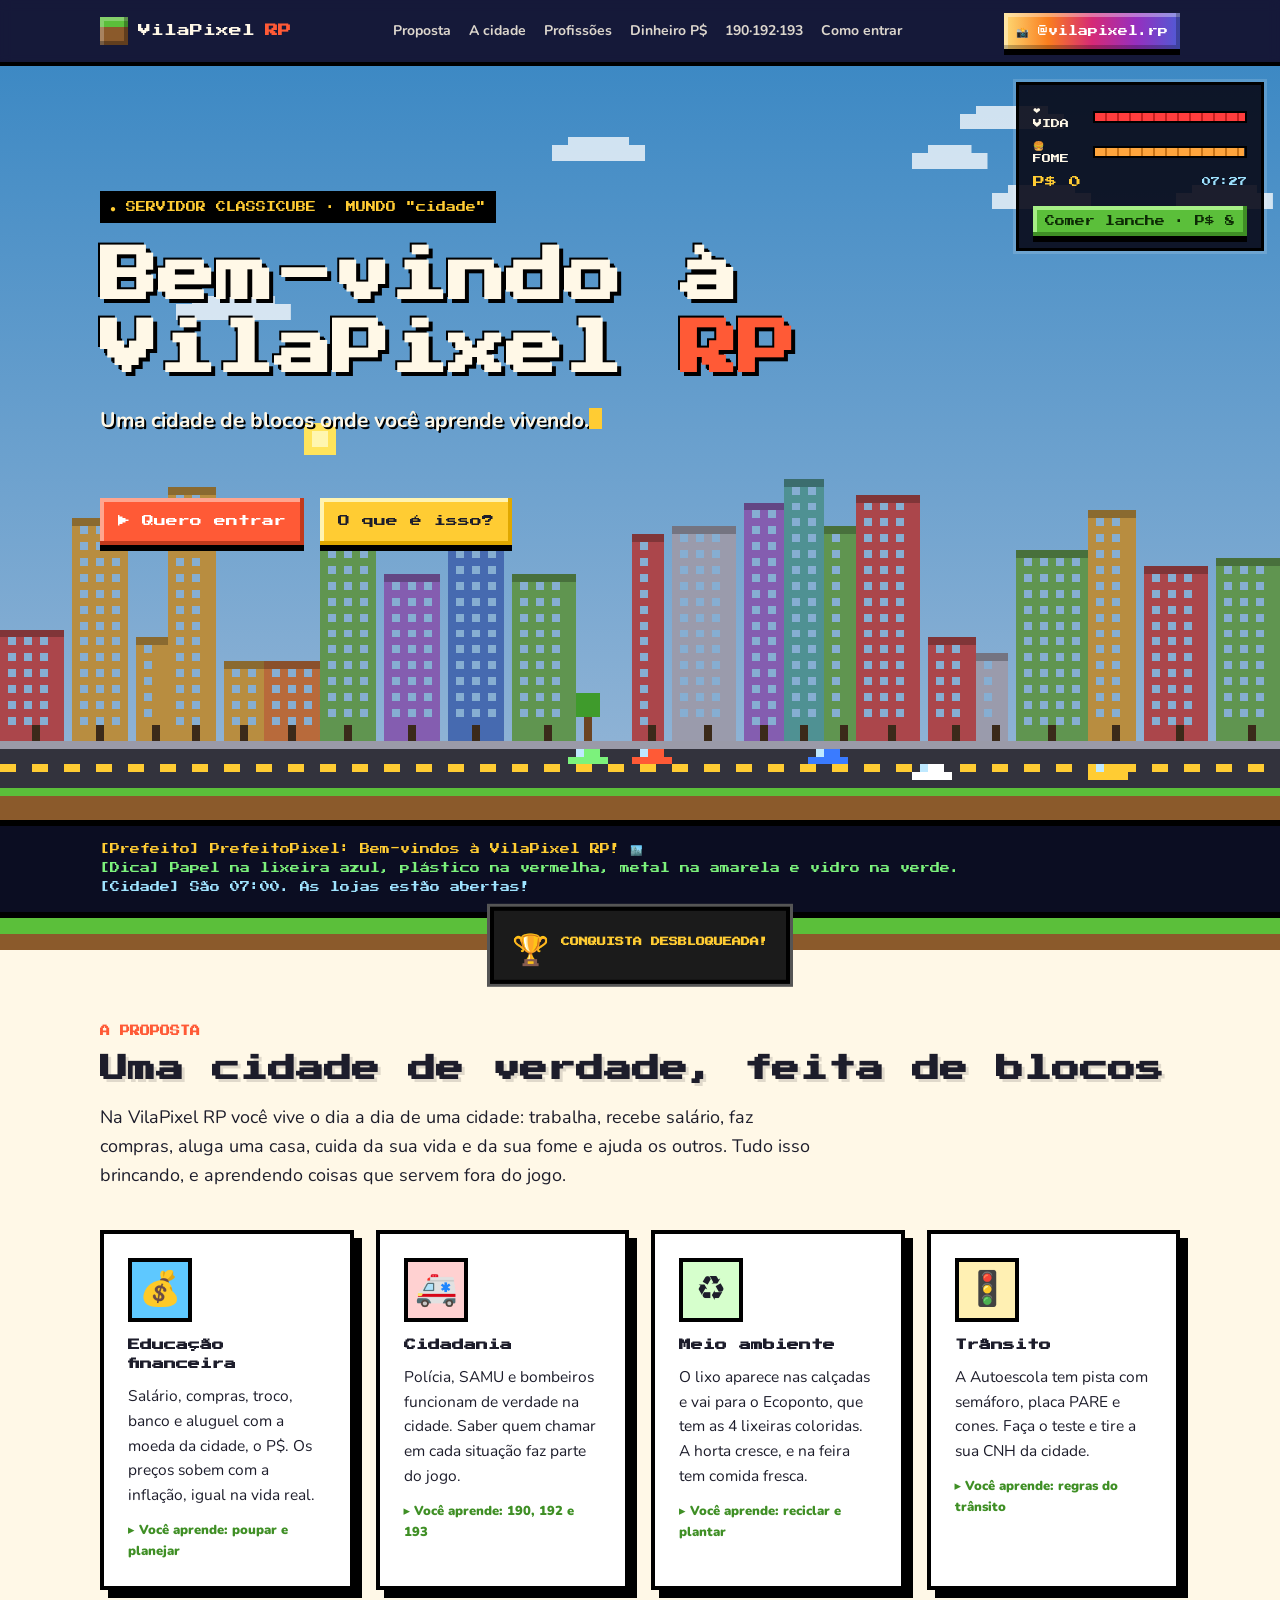
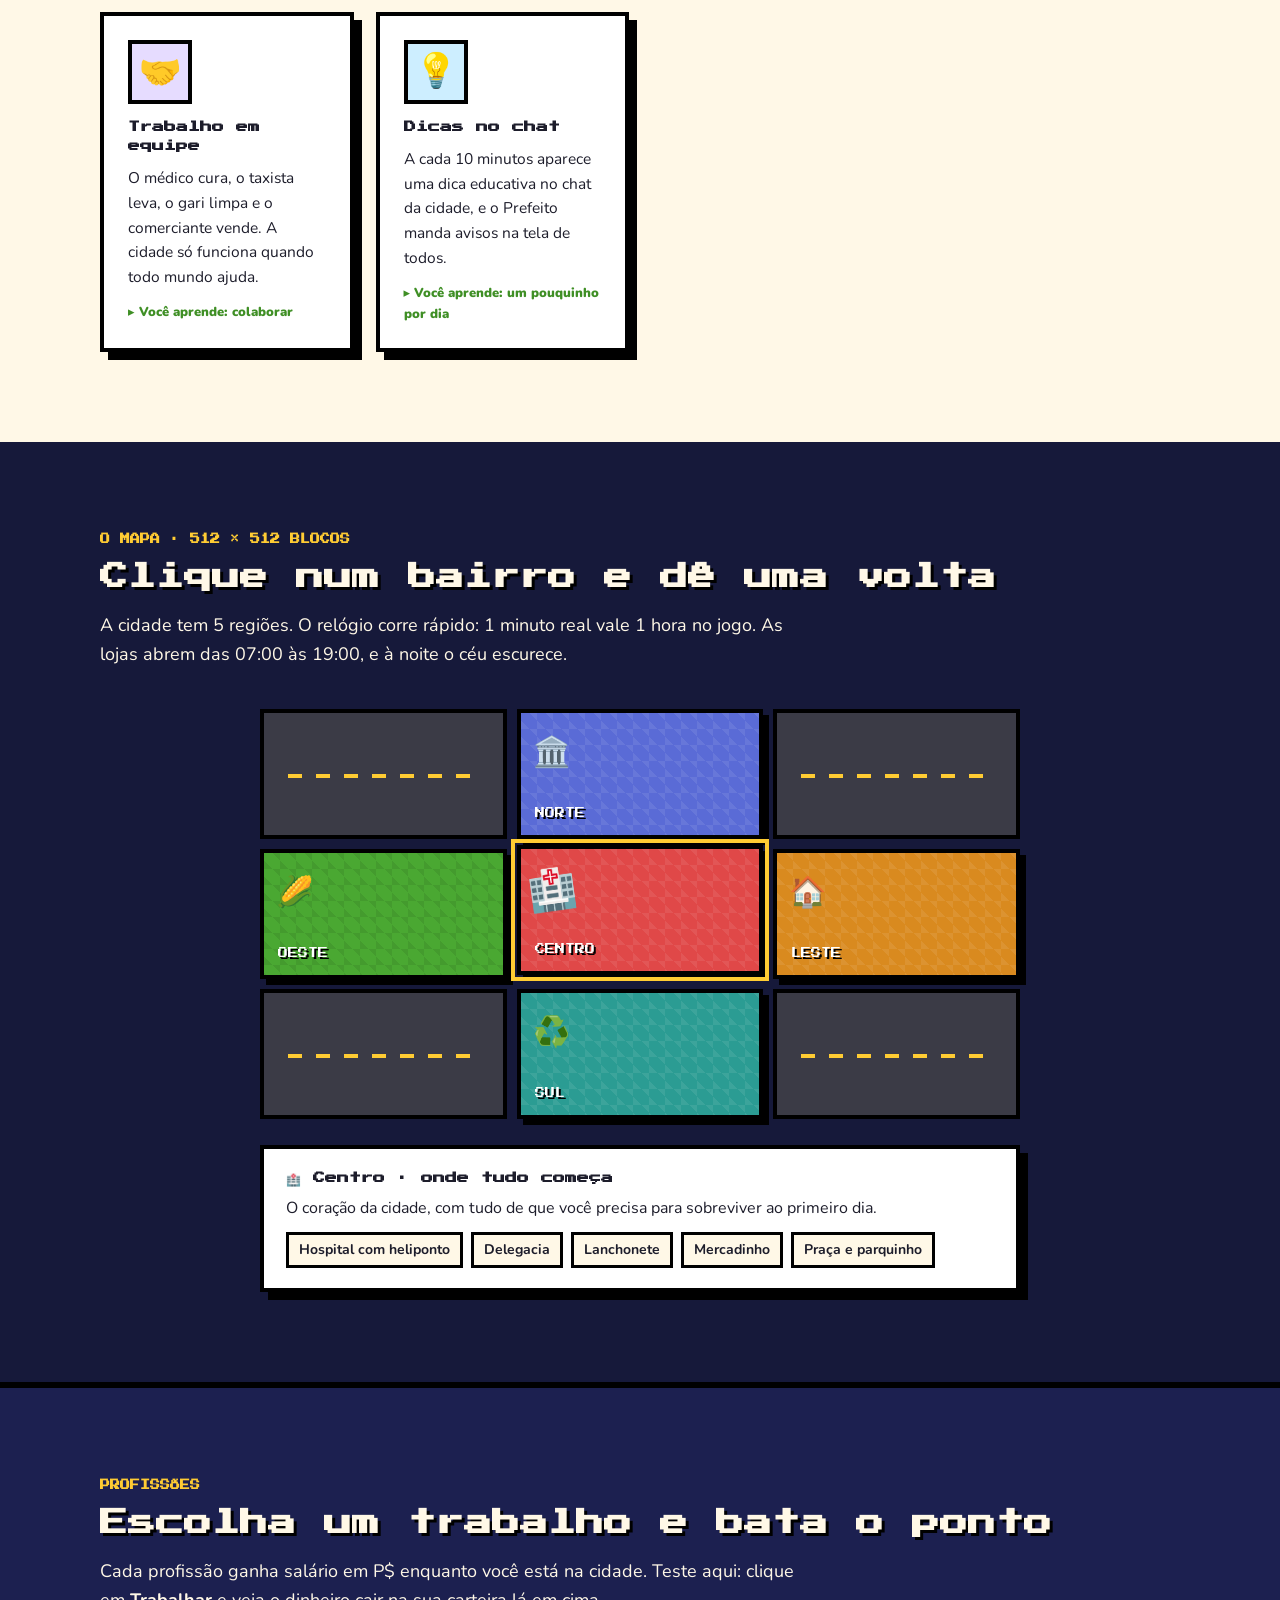
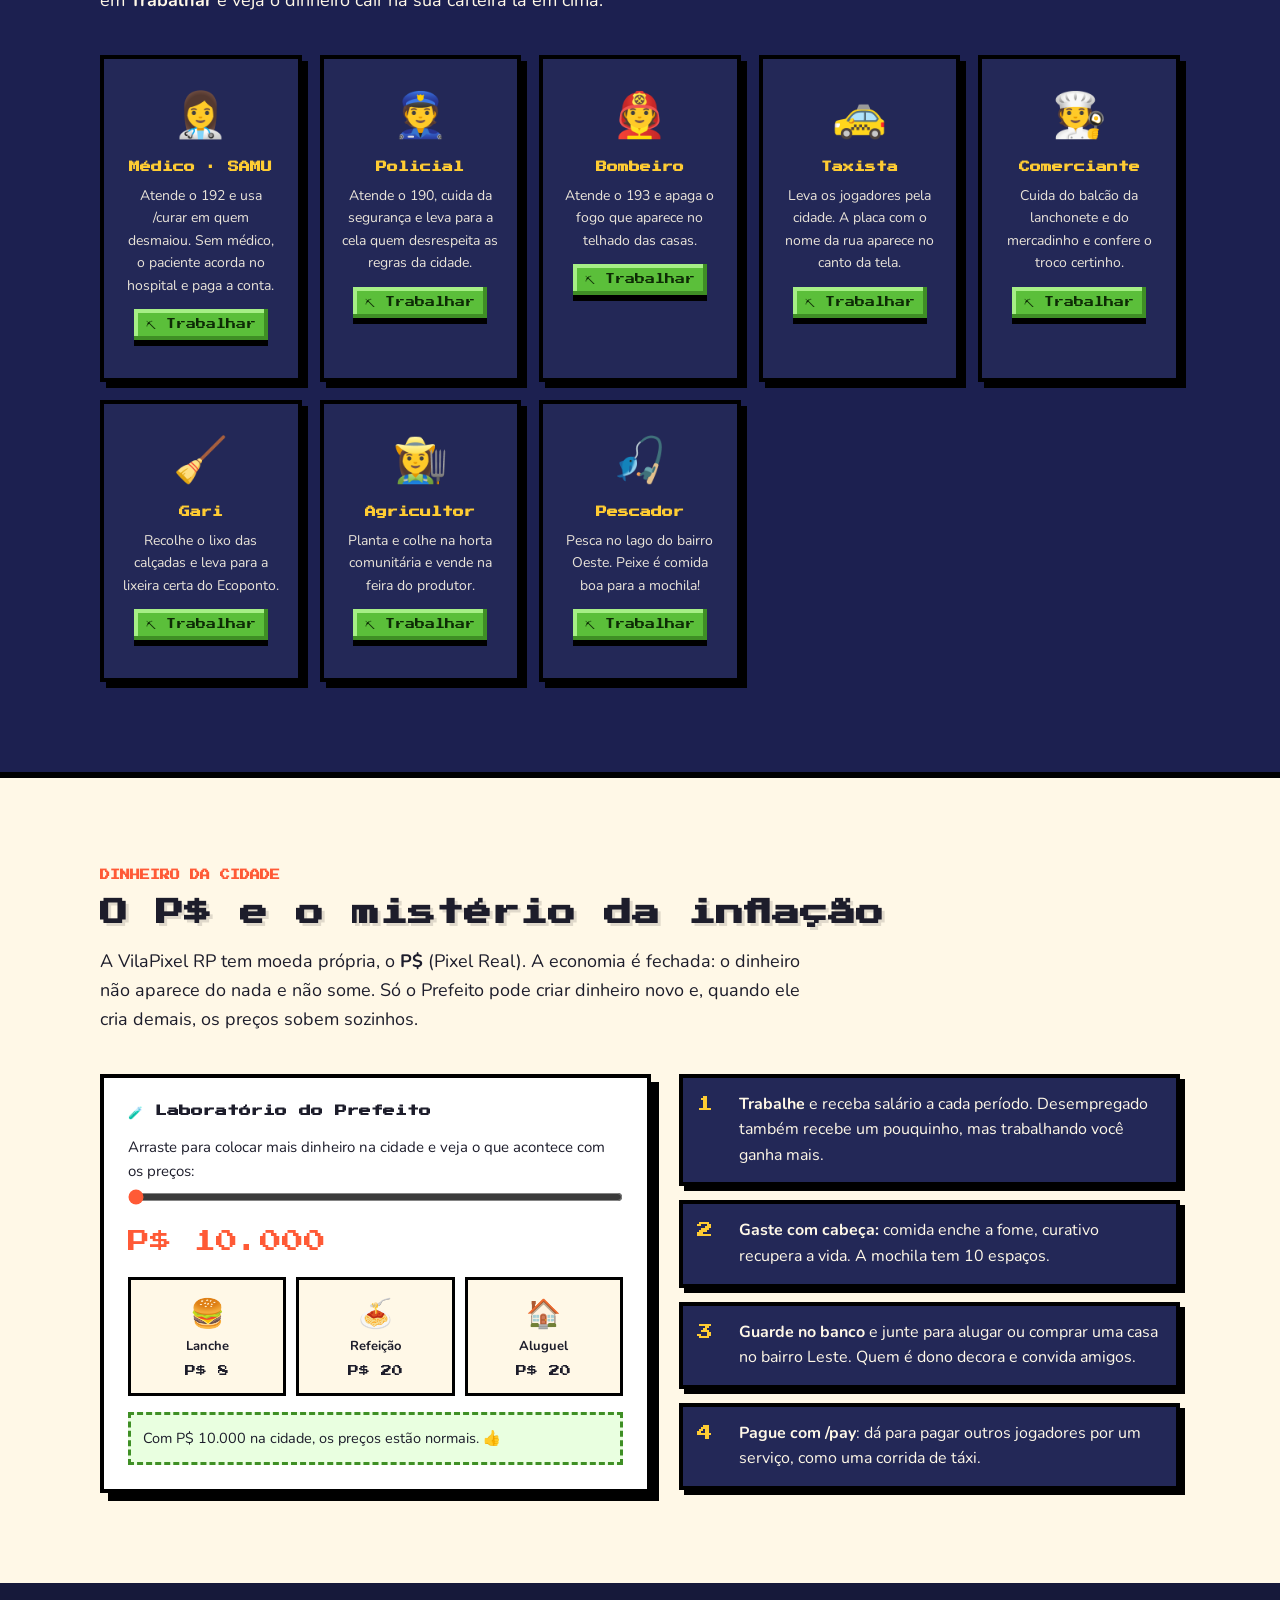
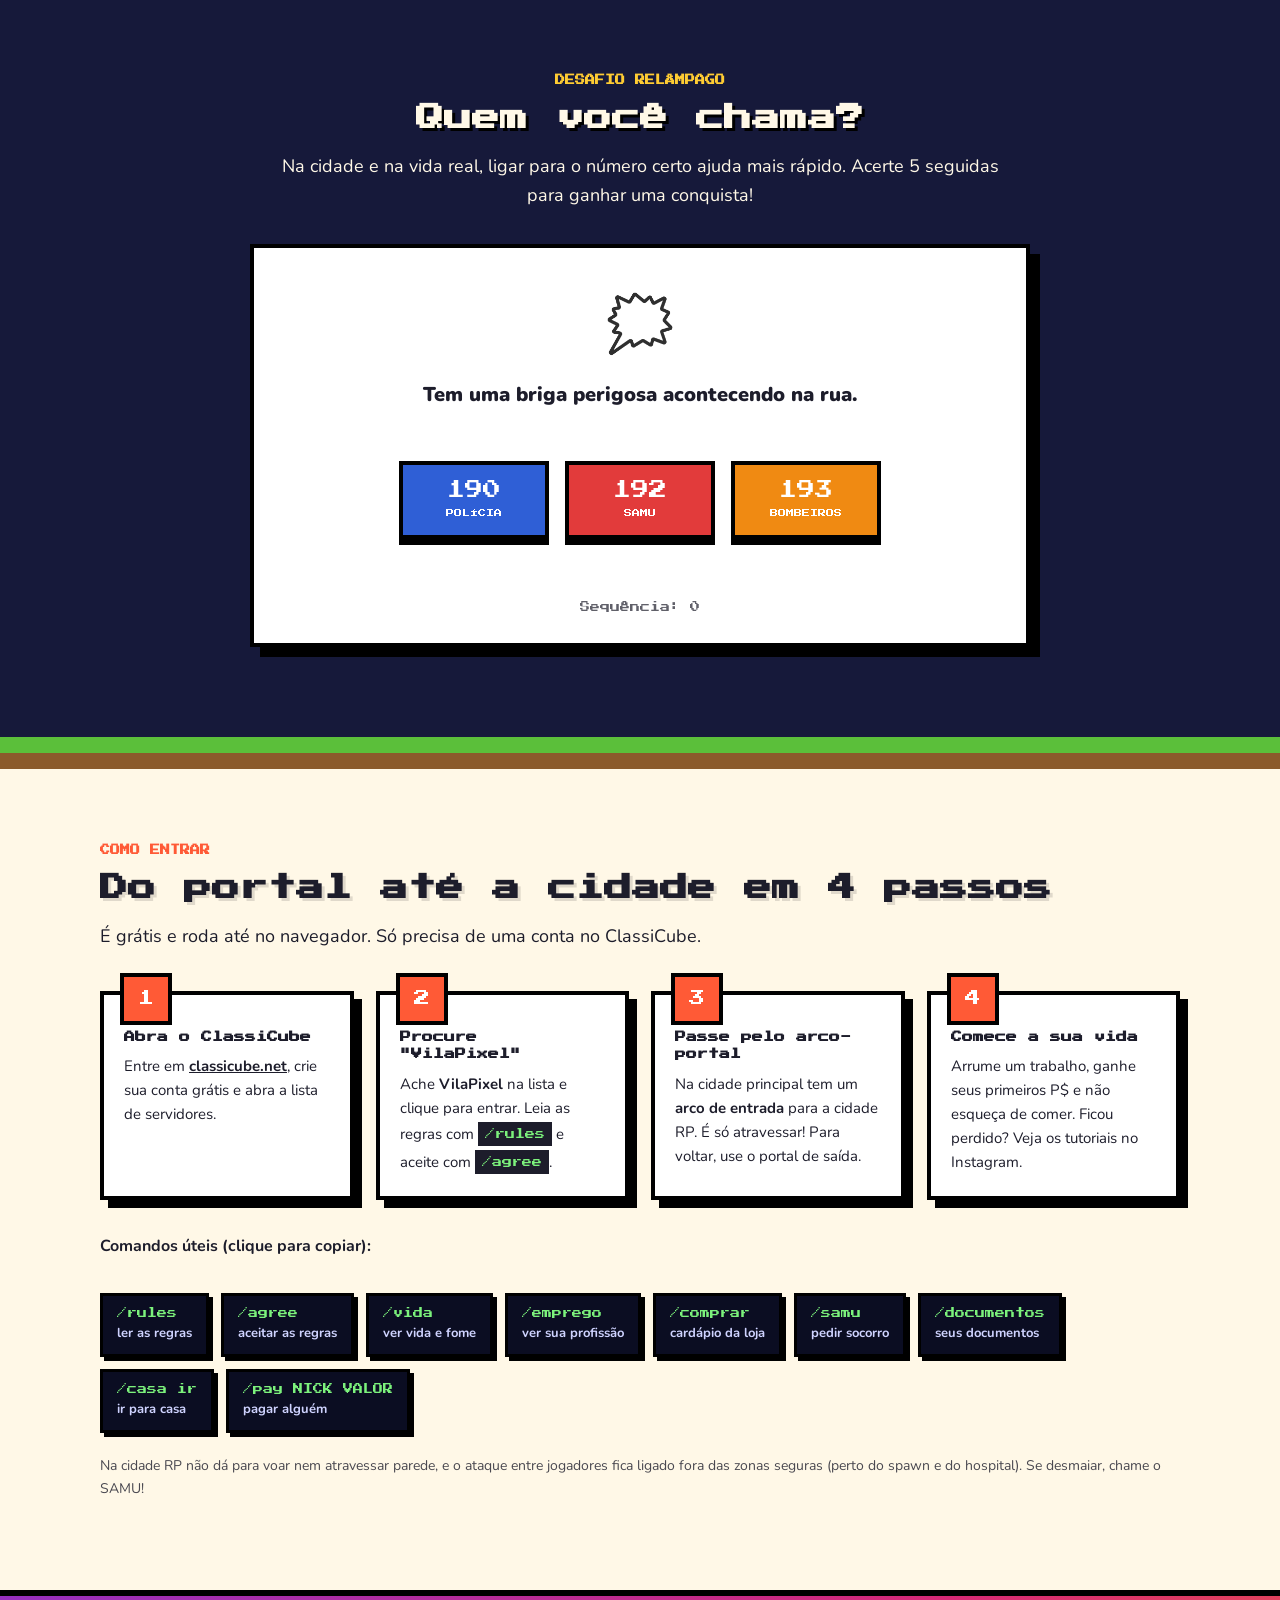
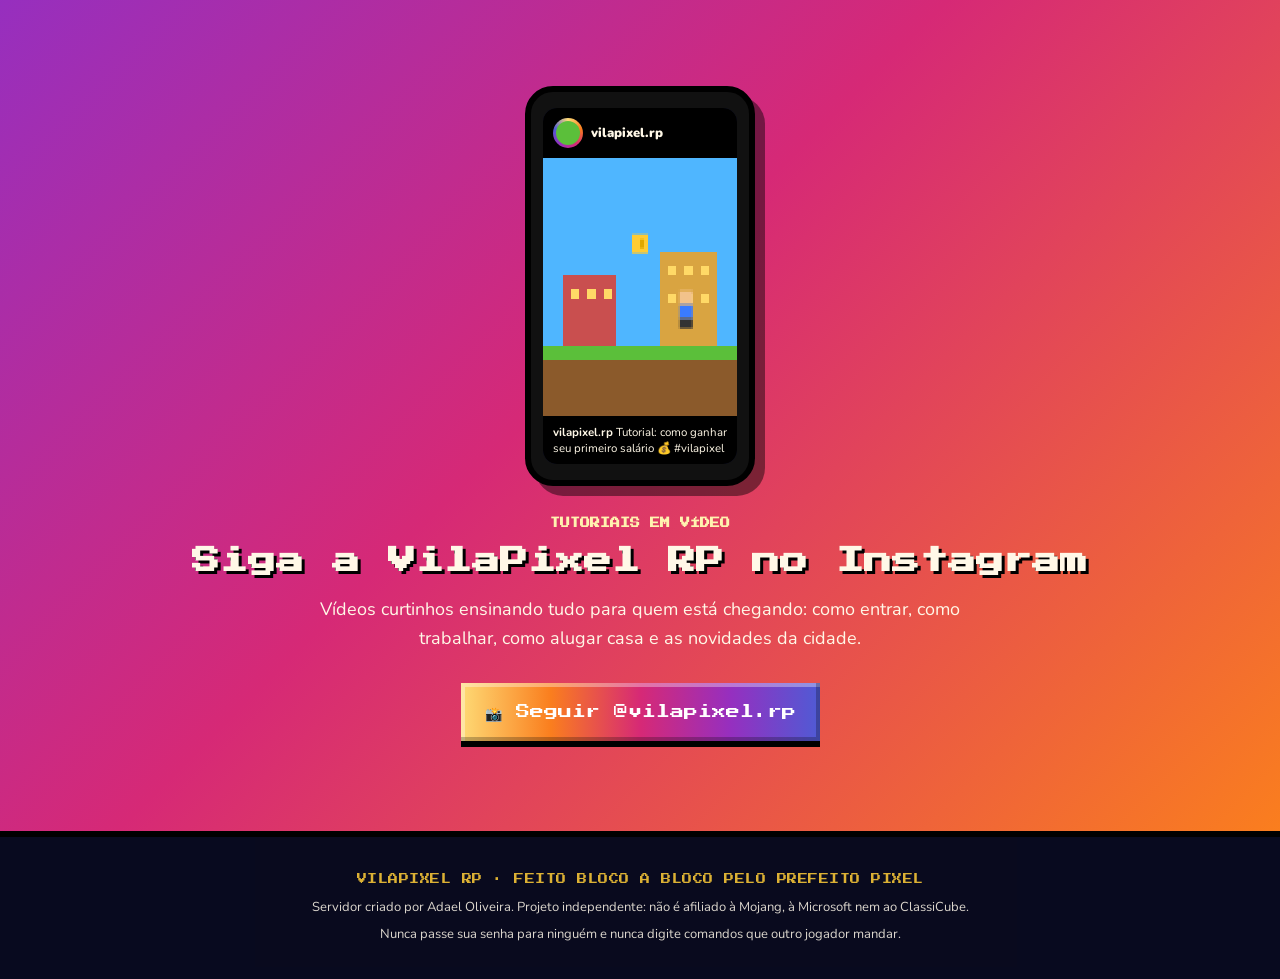
==== commit abcad531: "VilaPixel: novo site exclusivo da VilaPixel RP Co-Authored-By: Claude Opus 5.5 <noreply@anthropic.co" ====
--- a/vilapixel/index.html
+++ b/vilapixel/index.html
@@ -3,804 +3,650 @@
 <head>
 <meta charset="utf-8">
 <meta name="viewport" content="width=device-width, initial-scale=1">
+<title>VilaPixel RP · A cidade de blocos onde você aprende vivendo</title>
+<meta name="description" content="VilaPixel RP: cidade roleplay educativa no ClassiCube. Trabalhe, ganhe P$, cuide da vida e da fome, aprenda sobre dinheiro, trânsito, reciclagem e cidadania.">
 <meta name="robots" content="noindex, nofollow">
-<title>VilaPixel Builds</title>
+<meta name="theme-color" content="#16193a">
 <link rel="preconnect" href="https://fonts.googleapis.com">
 <link rel="preconnect" href="https://fonts.gstatic.com" crossorigin>
-<link href="https://fonts.googleapis.com/css2?family=Pixelify+Sans:wght@500;700&family=Nunito+Sans:opsz,wght@6..12,400;6..12,600;6..12,800&display=swap" rel="stylesheet">
+<link href="https://fonts.googleapis.com/css2?family=Press+Start+2P&family=Nunito:wght@400;700;900&display=swap" rel="stylesheet">
 <style>
 :root{
-  /* Vitrine de brinquedos: fundo azul-ceu frio, tinta azul-marinho, acento laranja-tijolo e verde-grama.
-     Layout: cabecalho fixo, vitrine com destaque 3D, filtros, grade de cards; modal 3D e carrinho lateral. */
-  --bg:#eaf1f8; --surface:#ffffff; --ink:#14213d; --muted:#5b6b86; --line:#d3deeb;
-  --accent:#e8622c; --accent-ink:#ffffff; --grass:#3f9b4f; --sky:#cfe3f6;
-  --font-display:"Pixelify Sans", "Courier New", monospace;
-  --font-body:"Nunito Sans", system-ui, -apple-system, "Segoe UI", sans-serif;
-  --radius:10px;
-}
-@media (prefers-color-scheme: dark){
-  :root:not([data-theme="light"]){
-    --bg:#0f1626; --surface:#17213a; --ink:#e8eef8; --muted:#9fb0cc; --line:#283656;
-    --accent:#ff7a45; --accent-ink:#1a0f08; --grass:#5cc46c; --sky:#1b2a47; color-scheme:dark;
-  }
-}
-:root[data-theme="dark"]{
-  --bg:#0f1626; --surface:#17213a; --ink:#e8eef8; --muted:#9fb0cc; --line:#283656;
-  --accent:#ff7a45; --accent-ink:#1a0f08; --grass:#5cc46c; --sky:#1b2a47; color-scheme:dark;
-}
-*{box-sizing:border-box}
-[hidden]{display:none!important}
-html,body{margin:0}
-body{background:var(--bg);color:var(--ink);font-family:var(--font-body);font-size:16px;line-height:1.5}
-h1,h2,h3{font-family:var(--font-display);font-weight:700;text-wrap:balance;margin:0;letter-spacing:.3px}
+  --noite:#16193a; --noite2:#232857; --ceu:#5ec8ff; --grama:#5bbf3a; --grama2:#3f8f25;
+  --terra:#8b5a2b; --ouro:#ffcc33; --ouro2:#e0a800; --rp:#ff5a36; --rosa:#ff7ac6;
+  --papel:#fff8e7; --tinta:#1d1d2b; --azul:#3a7bff; --cinza:#8a8fa8;
+  --pix:"Press Start 2P",monospace; --txt:"Nunito",system-ui,sans-serif;
+}
+*{box-sizing:border-box;margin:0;padding:0}
+html{scroll-behavior:smooth}
+body{font-family:var(--txt);background:var(--noite);color:var(--papel);line-height:1.6;overflow-x:hidden}
+section[id]{scroll-margin-top:70px}
 a{color:inherit}
-button{font:inherit;cursor:pointer}
-:focus-visible{outline:3px solid var(--accent);outline-offset:2px;border-radius:4px}
-.wrap{max-width:1240px;margin:0 auto;padding:0 20px}
-.proto{background:var(--ink);color:var(--bg);font-size:13px;text-align:center;padding:6px 16px}
-header.top{position:sticky;top:0;z-index:20;background:color-mix(in srgb,var(--bg) 88%,transparent);backdrop-filter:blur(8px);border-bottom:1px solid var(--line)}
-header.top .wrap{display:flex;align-items:center;gap:16px;height:64px}
-.brand{display:flex;align-items:center;gap:10px;text-decoration:none}
-.brand-mark{width:30px;height:30px;display:grid;grid-template-columns:1fr 1fr;grid-template-rows:1fr 1fr;gap:2px}
-.brand-mark i{display:block;border-radius:2px}
-.brand b{font-family:var(--font-display);font-size:22px}
-.brand small{display:block;font-size:11px;color:var(--muted);margin-top:-4px}
-.top nav{margin-left:auto;display:flex;gap:18px;font-weight:600;font-size:15px}
-.top nav a{text-decoration:none;color:var(--muted)}
-.top nav a:hover{color:var(--ink)}
-.cart-btn{display:flex;align-items:center;gap:8px;background:var(--accent);color:var(--accent-ink);border:0;border-radius:999px;padding:8px 16px;font-weight:800}
-.soon{display:inline-block;background:var(--grass);color:#fff;font-weight:800;font-size:13px;text-transform:uppercase;letter-spacing:.6px;border-radius:999px;padding:4px 12px;margin-bottom:12px}
-.cart-btn span{background:var(--accent-ink);color:var(--accent);border-radius:999px;min-width:22px;padding:0 6px;font-size:13px;text-align:center}
-
-.hero{display:grid;grid-template-columns:1.05fr 1fr;gap:32px;align-items:center;padding:36px 0 20px}
-.hero h1{font-size:clamp(34px,5vw,56px);line-height:1.02}
-.hero h1 em{font-style:normal;color:var(--accent)}
-.hero p{color:var(--muted);font-size:18px;max-width:52ch;margin:16px 0 22px}
-.hero .ctas{display:flex;gap:12px;flex-wrap:wrap}
-.btn{border:2px solid var(--ink);background:transparent;color:var(--ink);border-radius:8px;padding:10px 18px;font-weight:800;text-decoration:none;display:inline-flex;align-items:center;gap:8px}
-.btn.primary{background:var(--ink);color:var(--bg)}
-.btn.orange{background:var(--accent);border-color:var(--accent);color:var(--accent-ink)}
-.hero-stage{position:relative;background:linear-gradient(180deg,var(--sky),var(--surface));border:1px solid var(--line);border-radius:16px;aspect-ratio:4/3;overflow:hidden}
-.hero-stage canvas{width:100%;height:100%;display:block;cursor:grab}
-.hero-tag{position:absolute;left:14px;bottom:14px;background:var(--surface);border:1px solid var(--line);border-radius:8px;padding:8px 12px;font-size:14px}
-.hero-tag b{font-family:var(--font-display)}
-.stats{display:flex;gap:28px;margin-top:24px;flex-wrap:wrap}
-.stats div{font-size:13px;color:var(--muted)}
-.stats b{display:block;font-family:var(--font-display);font-size:28px;color:var(--ink);font-variant-numeric:tabular-nums}
-
-.toolbar{display:flex;gap:12px;align-items:center;flex-wrap:wrap;padding:18px 0;border-top:1px solid var(--line);margin-top:20px}
-.chips{display:flex;gap:8px;flex-wrap:wrap}
-.chip{border:1px solid var(--line);background:var(--surface);color:var(--ink);border-radius:999px;padding:6px 14px;font-weight:600;font-size:14px}
-.chip[aria-pressed="true"]{background:var(--ink);color:var(--bg);border-color:var(--ink)}
-.chip small{opacity:.65;margin-left:4px}
-.search{margin-left:auto;display:flex;gap:8px}
-.search input,.search select{border:1px solid var(--line);background:var(--surface);color:var(--ink);border-radius:8px;padding:8px 12px;font:inherit;font-size:14px}
-.search input{width:200px}
-
-.grid{display:grid;grid-template-columns:repeat(auto-fill,minmax(250px,1fr));gap:18px;padding-bottom:40px}
-.card{background:var(--surface);border:1px solid var(--line);border-radius:var(--radius);overflow:hidden;display:flex;flex-direction:column}
-.card .thumb{position:relative;aspect-ratio:1/0.8;background:linear-gradient(180deg,var(--sky),var(--surface));cursor:pointer}
-.card .thumb canvas{width:100%;height:100%;display:block}
-.badge{position:absolute;top:10px;left:10px;font-size:11px;font-weight:800;text-transform:uppercase;letter-spacing:.6px;background:var(--surface);border:1px solid var(--line);border-radius:6px;padding:2px 8px}
-.badge.new{left:auto;right:10px;background:var(--grass);color:#fff;border-color:var(--grass)}
-.card .body{padding:12px 14px 14px;display:flex;flex-direction:column;gap:6px;flex:1}
-.card h3{font-size:19px}
-.card .meta{font-size:13px;color:var(--muted);font-variant-numeric:tabular-nums}
-.card .desc{font-size:14px;color:var(--muted);margin:0}
-.card .foot{margin-top:auto;display:flex;align-items:center;justify-content:space-between;gap:8px;padding-top:8px}
-.price{font-family:var(--font-display);font-size:28px;line-height:1;color:var(--accent);font-variant-numeric:tabular-nums;white-space:nowrap}
-.price .cents{font-size:.6em;vertical-align:.45em;margin-left:1px}
-.price .cur{font-size:.55em;margin-right:3px;color:var(--ink)}
-.tag{position:absolute;right:10px;bottom:10px;background:var(--ink);color:var(--bg);font-family:var(--font-display);font-size:20px;line-height:1;padding:7px 11px 6px;border-radius:8px;box-shadow:0 2px 0 var(--accent);font-variant-numeric:tabular-nums}
-.modal .price{font-size:40px}
-.price small{font-family:var(--font-body);font-size:12px;color:var(--muted);font-weight:600}
-.add{border:0;background:var(--accent);color:var(--accent-ink);font-weight:800;border-radius:8px;padding:8px 12px;font-size:14px}
-.add.done{background:var(--grass);color:#fff}
-
-section.how{padding:40px 0;border-top:1px solid var(--line)}
-section.how h2{font-size:30px;margin-bottom:18px}
-.steps{display:grid;grid-template-columns:repeat(4,1fr);gap:16px}
-.step{background:var(--surface);border:1px solid var(--line);border-radius:var(--radius);padding:16px}
-.step b{font-family:var(--font-display);font-size:26px;color:var(--accent)}
-.step h3{font-size:18px;margin:4px 0}
-.step p{margin:0;color:var(--muted);font-size:14px}
-.formats{display:grid;grid-template-columns:repeat(3,1fr);gap:16px;margin-top:16px}
-.fmt{border:1px dashed var(--line);border-radius:var(--radius);padding:14px;font-size:14px;color:var(--muted)}
-.fmt b{color:var(--ink);display:block;font-size:15px}
-/* central de protecao */
-section[id],.toolbar,.formats{scroll-margin-top:80px}
-section.prot{padding:40px 0;border-top:1px solid var(--line)}
-section.prot>h2{font-size:30px}
-section.prot>p.lead{color:var(--muted);max-width:62ch;margin:8px 0 18px}
-.cols{display:grid;grid-template-columns:1fr 1.5fr;gap:20px;align-items:start}
-.panel{background:var(--surface);border:1px solid var(--line);border-radius:12px;padding:20px}
-.panel h3{font-size:22px;margin-bottom:4px}
-.panel .sub{color:var(--muted);font-size:14px;margin:0 0 14px}
-.contact{display:flex;flex-direction:column;gap:10px}
-.c-item{display:flex;align-items:center;gap:12px;border:1px solid var(--line);border-radius:10px;padding:12px;text-decoration:none}
-a.c-item:hover{border-color:var(--ink)}
-.c-ico{width:38px;height:38px;border-radius:8px;display:grid;place-items:center;font-family:var(--font-display);font-size:18px;color:#fff;flex:none}
-.c-item b{display:block;font-size:15px}
-.c-item small{color:var(--muted);font-size:13px}
-.server{margin-top:16px;border-top:1px dashed var(--line);padding-top:14px;font-size:14px}
-.rules{margin:10px 0 0;padding-left:18px;color:var(--muted);font-size:14px}
-.rules li{margin:4px 0}
-.pform{display:grid;grid-template-columns:1fr 1fr;gap:14px}
-.f{display:flex;flex-direction:column;gap:5px}
-.f.full{grid-column:1/-1}
-.pform label{font-weight:700;font-size:14px}
-.pform .opt{font-weight:400;color:var(--muted)}
-.pform input,.pform select,.pform textarea{border:1px solid var(--line);background:var(--bg);color:var(--ink);border-radius:8px;padding:9px 11px;width:100%;font:inherit}
-.pform textarea{min-height:84px;resize:vertical}
-.help{font-size:12px;color:var(--muted)}
-.err{font-size:12px;color:var(--accent);font-weight:700}
-.types{display:flex;gap:8px;flex-wrap:wrap}
-.types label{display:flex;align-items:center;gap:6px;font-weight:600;border:1px solid var(--line);border-radius:999px;padding:6px 12px;cursor:pointer;background:var(--bg)}
-.types input{width:auto}
-.types label:has(input:checked){border-color:var(--ink);background:var(--ink);color:var(--bg)}
-.pactions{grid-column:1/-1;display:flex;gap:10px;flex-wrap:wrap;align-items:center}
-.result{display:none;margin-top:18px;border:2px solid var(--grass);border-radius:12px;padding:16px;background:color-mix(in srgb,var(--grass) 8%,var(--surface))}
-.result.show{display:block}
-.result h4{font-family:var(--font-display);font-size:20px;margin:0 0 4px}
-.result pre{white-space:pre-wrap;background:var(--surface);border:1px solid var(--line);border-radius:8px;padding:12px;font-size:13px;max-height:260px;overflow:auto;margin:10px 0}
-.ticket{font-family:var(--font-display);font-size:18px}
-@media (max-width:860px){.cols{grid-template-columns:1fr}.pform{grid-template-columns:1fr}}
-footer{border-top:1px solid var(--line);padding:24px 0 40px;color:var(--muted);font-size:14px}
-footer .wrap{display:flex;justify-content:space-between;gap:16px;flex-wrap:wrap}
-
-/* modal */
-.overlay{position:fixed;inset:0;background:rgba(10,16,30,.55);display:none;align-items:center;justify-content:center;z-index:50;padding:16px}
-.overlay.open{display:flex}
-.modal{background:var(--surface);border-radius:14px;max-width:1000px;width:100%;max-height:92vh;overflow:auto;display:grid;grid-template-columns:1.3fr 1fr}
-.modal .stage{position:relative;background:linear-gradient(180deg,var(--sky),var(--surface));min-height:420px}
-.modal .stage canvas{width:100%;height:100%;display:block;cursor:grab;touch-action:none}
-.stage .hint{position:absolute;bottom:10px;left:0;right:0;text-align:center;font-size:12px;color:var(--muted)}
-.stage .ctrl{position:absolute;top:10px;right:10px;display:flex;gap:6px}
-.stage .ctrl button{border:1px solid var(--line);background:var(--surface);color:var(--ink);border-radius:6px;width:34px;height:34px;font-weight:800}
-.modal .info{padding:22px;display:flex;flex-direction:column;gap:12px}
-.modal .info h2{font-size:28px}
-.close{align-self:flex-end;border:0;background:transparent;color:var(--muted);font-size:26px;line-height:1}
-.spec{display:grid;grid-template-columns:auto 1fr;gap:4px 14px;font-size:14px;margin:0}
-.spec dt{color:var(--muted)}
-.spec dd{margin:0;font-weight:600;font-variant-numeric:tabular-nums}
-.swatches{display:flex;flex-wrap:wrap;gap:4px}
-.swatches i{width:18px;height:18px;border-radius:3px;border:1px solid rgba(0,0,0,.15)}
-.fmt-row{display:flex;gap:6px;flex-wrap:wrap}
-.pill{font-size:12px;font-weight:800;border-radius:999px;padding:3px 10px;border:1px solid var(--line)}
-.pill.ok{background:color-mix(in srgb,var(--grass) 18%,transparent);border-color:var(--grass)}
-.pill.soon{color:var(--muted)}
-
-/* carrinho */
-.drawer{position:fixed;top:0;right:0;height:100%;width:min(400px,100%);background:var(--surface);border-left:1px solid var(--line);z-index:60;transform:translateX(100%);transition:transform .25s ease;display:flex;flex-direction:column}
-.drawer.open{transform:none}
-.drawer header{display:flex;align-items:center;justify-content:space-between;padding:16px 18px;border-bottom:1px solid var(--line)}
-.drawer header h2{font-size:22px}
-.items{flex:1;overflow:auto;padding:8px 18px}
-.line-item{display:grid;grid-template-columns:56px 1fr auto;gap:10px;align-items:center;padding:10px 0;border-bottom:1px solid var(--line)}
-.line-item canvas{width:56px;height:46px;background:var(--sky);border-radius:6px}
-.line-item b{font-size:14px;display:block}
-.line-item small{color:var(--muted)}
-.line-item button{border:0;background:transparent;color:var(--muted);font-size:13px;text-decoration:underline}
-.drawer footer{border-top:1px solid var(--line);padding:16px 18px;display:flex;flex-direction:column;gap:10px;color:var(--ink)}
-.total{display:flex;justify-content:space-between;font-weight:800;font-size:18px;font-variant-numeric:tabular-nums}
-.drawer textarea{width:100%;min-height:90px;border:1px solid var(--line);border-radius:8px;background:var(--bg);color:var(--ink);font:inherit;font-size:13px;padding:8px}
-.note{font-size:12px;color:var(--muted)}
-.empty{color:var(--muted);padding:30px 0;text-align:center}
-
-@media (max-width:860px){
-  .hero{grid-template-columns:1fr}
-  .modal{grid-template-columns:1fr}
-  .steps{grid-template-columns:1fr 1fr}
-  .formats{grid-template-columns:1fr}
-  .top nav{display:none}
-  .search{margin-left:0;width:100%}
-  .search input{flex:1;width:auto}
-}
-@media (max-width:420px){.steps{grid-template-columns:1fr}}
-@media (prefers-reduced-motion:reduce){.drawer{transition:none}}
+img,canvas{image-rendering:pixelated}
+.wrap{max-width:1120px;margin:0 auto;padding:0 20px}
+.pix{font-family:var(--pix);letter-spacing:.5px}
+
+/* ---------- botões de bloco ---------- */
+.btn{display:inline-flex;align-items:center;gap:10px;font-family:var(--pix);font-size:12px;text-decoration:none;
+  color:var(--tinta);background:var(--ouro);padding:14px 18px;border:0;cursor:pointer;position:relative;
+  box-shadow:inset -4px -4px 0 var(--ouro2),inset 4px 4px 0 #fff3b0,0 6px 0 #000;transition:transform .08s,box-shadow .08s}
+.btn:hover{filter:brightness(1.07)}
+.btn:active{transform:translateY(5px);box-shadow:inset -4px -4px 0 var(--ouro2),inset 4px 4px 0 #fff3b0,0 1px 0 #000}
+.btn.verde{background:var(--grama);box-shadow:inset -4px -4px 0 var(--grama2),inset 4px 4px 0 #a6ef86,0 6px 0 #000;color:#0d2a05}
+.btn.rp{background:var(--rp);color:#fff;box-shadow:inset -4px -4px 0 #c23a1c,inset 4px 4px 0 #ffa58f,0 6px 0 #000}
+.btn.insta{background:linear-gradient(90deg,#feda75,#fa7e1e,#d62976,#962fbf,#4f5bd5);color:#fff;
+  box-shadow:inset -4px -4px 0 rgba(0,0,0,.25),inset 4px 4px 0 rgba(255,255,255,.35),0 6px 0 #000}
+.btn.small{font-size:10px;padding:10px 12px}
+
+/* ---------- topo ---------- */
+header{position:sticky;top:0;z-index:50;background:rgba(22,25,58,.92);backdrop-filter:blur(6px);border-bottom:4px solid #000}
+.nav{display:flex;align-items:center;justify-content:space-between;height:62px;gap:14px}
+.logo{display:flex;align-items:center;gap:10px;text-decoration:none;font-family:var(--pix);font-size:13px}
+.logo .cube{width:28px;height:28px;background:
+  linear-gradient(var(--grama) 0 35%,var(--terra) 35%);box-shadow:inset -4px -4px 0 rgba(0,0,0,.3),inset 4px 4px 0 rgba(255,255,255,.25)}
+.logo b{color:var(--rp)}
+.nav ul{display:flex;list-style:none;gap:18px;font-weight:700;font-size:14px}
+.nav ul a{text-decoration:none;opacity:.85}
+.nav ul a:hover{opacity:1;color:var(--ouro)}
+@media(max-width:860px){.nav ul{display:none}}
+@media(max-width:520px){.jobs{grid-template-columns:1fr 1fr!important;gap:12px}.job{padding:12px}.job p{font-size:13px;min-height:0}.job .av{font-size:36px}.job h3{font-size:9px}
+ .nav .btn.insta{font-size:8px;padding:9px 10px}.logo{font-size:11px}}
+
+/* ---------- herói ---------- */
+.hero{position:relative;height:min(92vh,760px);min-height:560px;overflow:hidden;border-bottom:6px solid #000}
+#city{position:absolute;inset:0;width:100%;height:100%;display:block}
+.hero-in{position:relative;z-index:2;height:100%;display:flex;flex-direction:column;justify-content:center;align-items:flex-start;padding-bottom:150px}
+.tag{font-family:var(--pix);font-size:10px;background:#000;color:var(--ouro);padding:8px 10px;display:inline-block;margin-bottom:18px}
+.hero h1{font-family:var(--pix);font-size:clamp(26px,5.4vw,58px);line-height:1.25;text-shadow:4px 4px 0 #000,-2px -2px 0 #000;max-width:820px}
+.hero h1 .rp{color:var(--rp);display:inline-block;animation:pulo 1.6s infinite steps(2)}
+@keyframes pulo{50%{transform:translateY(-6px)}}
+.hero p.sub{font-size:clamp(16px,2.2vw,21px);font-weight:700;margin:18px 0 26px;max-width:600px;text-shadow:2px 2px 0 #000;min-height:3.2em}
+.caret{display:inline-block;width:.6em;height:1em;background:var(--ouro);vertical-align:-2px;animation:pisca 1s steps(1) infinite}
+@keyframes pisca{50%{opacity:0}}
+.hero .acts{display:flex;gap:16px;flex-wrap:wrap}
+
+/* HUD */
+.hud{position:absolute;z-index:3;top:16px;right:16px;background:rgba(8,9,24,.9);border:3px solid #000;
+  box-shadow:0 0 0 3px rgba(255,255,255,.15);padding:12px 14px;font-family:var(--pix);font-size:9px;min-width:230px}
+.hud .row{display:flex;align-items:center;gap:8px;margin:6px 0}
+.hud .lbl{width:52px}
+.bar{flex:1;height:12px;background:#333;border:2px solid #000;position:relative}
+.bar i{position:absolute;inset:0;width:100%;transition:width .4s}
+.bar.v i{background:repeating-linear-gradient(90deg,#ff3d3d 0 10px,#c81f1f 10px 12px)}
+.bar.f i{background:repeating-linear-gradient(90deg,#ffa53d 0 10px,#c97316 10px 12px)}
+.hud .money{color:var(--ouro);font-size:12px}
+.hud .clock{color:#9fe3ff}
+.hud .eat{margin-top:8px;width:100%;justify-content:center}
+@media(max-width:640px){.hud{top:auto;bottom:12px;right:12px;left:12px;min-width:0}.hero-in{padding-bottom:210px}}
+
+/* chat do jogo */
+.chat{background:#0b0d22;border-bottom:6px solid #000;font-family:var(--pix);font-size:10px;line-height:1.9}
+.chat .wrap{padding-top:14px;padding-bottom:14px;height:86px;overflow:hidden;position:relative}
+.chat .ln{opacity:0;transform:translateY(8px);animation:entra .35s forwards}
+@keyframes entra{to{opacity:1;transform:none}}
+.c-pref{color:var(--ouro)}.c-dica{color:#7cf27c}.c-sis{color:#9fe3ff}.c-rp{color:var(--rosa)}
+
+/* seções */
+section.blk{padding:90px 0;position:relative}
+.sec-t{font-family:var(--pix);font-size:clamp(18px,3vw,28px);line-height:1.4;margin-bottom:14px;text-shadow:3px 3px 0 #000}
+.sec-t small{display:block;font-size:10px;color:var(--ouro);margin-bottom:12px;text-shadow:none}
+.lead{font-size:18px;max-width:720px;opacity:.92;margin-bottom:40px}
+.claro{background:var(--papel);color:var(--tinta)}
+.claro .sec-t{text-shadow:3px 3px 0 rgba(0,0,0,.12)}
+.claro .sec-t small{color:var(--rp)}
+.grama-top{border-top:16px solid var(--grama);box-shadow:inset 0 16px 0 var(--terra)}
+.reveal{opacity:0;transform:translateY(30px);transition:.6s cubic-bezier(.2,.8,.2,1)}
+.reveal.on{opacity:1;transform:none}
+
+/* proposta */
+.grid{display:grid;gap:22px}
+.g3{grid-template-columns:repeat(auto-fit,minmax(240px,1fr))}
+.card{background:#fff;color:var(--tinta);border:4px solid #000;box-shadow:8px 8px 0 #000;padding:24px;position:relative;transition:transform .15s,box-shadow .15s}
+.card:hover{transform:translate(-3px,-3px) rotate(-.6deg);box-shadow:11px 11px 0 #000}
+.card .ic{font-size:34px;width:64px;height:64px;display:grid;place-items:center;border:4px solid #000;margin-bottom:14px;background:var(--ceu)}
+.card h3{font-family:var(--pix);font-size:12px;line-height:1.6;margin-bottom:10px}
+.card p{font-size:15.5px}
+.card .aprende{margin-top:12px;font-size:13px;font-weight:900;color:var(--grama2)}
+
+/* mapa */
+.mapa{display:grid;grid-template-columns:repeat(3,1fr);grid-template-rows:repeat(3,minmax(130px,auto));gap:10px;max-width:760px;margin:0 auto 26px}
+.bairro{border:4px solid #000;box-shadow:6px 6px 0 #000;cursor:pointer;padding:14px;display:flex;flex-direction:column;justify-content:flex-end;
+  font-family:var(--pix);font-size:10px;line-height:1.6;color:#fff;text-shadow:2px 2px 0 #000;position:relative;overflow:hidden;transition:transform .15s;background-size:16px 16px}
+.bairro .em{font-size:30px;position:absolute;top:10px;left:12px;text-shadow:none;transition:transform .3s}
+.bairro:hover .em,.bairro.sel .em{transform:scale(1.3) rotate(-8deg)}
+.bairro:hover,.bairro.sel{transform:translateY(-4px)}
+.bairro.sel{outline:4px solid var(--ouro);outline-offset:2px}
+.b-n{grid-area:1/2;background-color:#5a6bd6;background-image:linear-gradient(45deg,rgba(255,255,255,.08) 25%,transparent 25%,transparent 75%,rgba(255,255,255,.08) 75%)}
+.b-o{grid-area:2/1;background-color:#4aa832;background-image:linear-gradient(45deg,rgba(0,0,0,.08) 25%,transparent 25%,transparent 75%,rgba(0,0,0,.08) 75%)}
+.b-c{grid-area:2/2;background-color:#e04848;background-image:linear-gradient(45deg,rgba(255,255,255,.08) 25%,transparent 25%,transparent 75%,rgba(255,255,255,.08) 75%)}
+.b-l{grid-area:2/3;background-color:#d98a1f;background-image:linear-gradient(45deg,rgba(255,255,255,.08) 25%,transparent 25%,transparent 75%,rgba(255,255,255,.08) 75%)}
+.b-s{grid-area:3/2;background-color:#2b9c93;background-image:linear-gradient(45deg,rgba(255,255,255,.08) 25%,transparent 25%,transparent 75%,rgba(255,255,255,.08) 75%)}
+.rua-h,.rua-v{background:#3b3b46;border:4px solid #000;position:relative}
+.rua-h::after,.rua-v::after{content:"";position:absolute;background:repeating-linear-gradient(90deg,var(--ouro) 0 14px,transparent 14px 28px);height:4px;left:10%;right:10%;top:50%}
+.info-bairro{max-width:760px;margin:0 auto;background:#fff;color:var(--tinta);border:4px solid #000;box-shadow:8px 8px 0 #000;padding:20px 22px;min-height:120px}
+.info-bairro h4{font-family:var(--pix);font-size:12px;margin-bottom:8px}
+.info-bairro ul{list-style:none;display:flex;flex-wrap:wrap;gap:8px;margin-top:10px}
+.info-bairro li{background:var(--papel);border:3px solid #000;padding:4px 10px;font-weight:700;font-size:14px}
+
+/* profissões */
+.jobs{display:grid;grid-template-columns:repeat(auto-fit,minmax(200px,1fr));gap:18px}
+.job{background:var(--noite2);border:4px solid #000;box-shadow:6px 6px 0 #000;padding:18px;text-align:center;position:relative}
+.job .av{font-size:44px;display:block;margin:4px auto 8px;transition:transform .2s}
+.job:hover .av{animation:balanca .5s steps(2) infinite}
+@keyframes balanca{50%{transform:rotate(10deg) translateY(-4px)}}
+.job h3{font-family:var(--pix);font-size:11px;margin-bottom:8px;color:var(--ouro)}
+.job p{font-size:14px;opacity:.9;min-height:66px}
+.job .btn{margin-top:12px}
+.job .cnt{font-family:var(--pix);font-size:8px;color:#9fe3ff;margin-top:10px;min-height:10px}
+
+/* economia */
+.eco{display:grid;grid-template-columns:1.1fr 1fr;gap:28px;align-items:start}
+@media(max-width:860px){.eco{grid-template-columns:1fr}}
+.painel{background:#fff;color:var(--tinta);border:4px solid #000;box-shadow:8px 8px 0 #000;padding:24px}
+.painel h3{font-family:var(--pix);font-size:12px;margin-bottom:14px}
+input[type=range]{width:100%;accent-color:var(--rp);height:28px;cursor:pointer}
+.big{font-family:var(--pix);font-size:22px;color:var(--rp);margin:6px 0 16px}
+.precos{display:grid;grid-template-columns:repeat(3,1fr);gap:10px}
+.preco{border:3px solid #000;background:var(--papel);padding:12px 8px;text-align:center}
+.preco .e{font-size:28px}
+.preco .n{font-size:13px;font-weight:700}
+.preco .v{font-family:var(--pix);font-size:11px;margin-top:6px;transition:color .3s}
+.preco .v.subiu{color:var(--rp)}
+.licao{margin-top:16px;background:#e9ffe0;border:3px dashed var(--grama2);padding:12px;font-size:14.5px}
+.coin{display:inline-block;width:1.1em;height:1.1em;border-radius:0;background:var(--ouro);box-shadow:inset -3px -3px 0 var(--ouro2);color:#6b4b00;font-family:var(--pix);font-size:.55em;line-height:1.1em;text-align:center;vertical-align:middle}
+.lista-eco{list-style:none;display:grid;gap:14px}
+.lista-eco li{color:var(--papel);display:flex;gap:14px;align-items:flex-start;background:var(--noite2);border:4px solid #000;padding:14px;box-shadow:5px 5px 0 #000}
+.lista-eco .n{font-family:var(--pix);font-size:16px;color:var(--ouro);min-width:28px}
+
+/* emergência */
+.quiz{max-width:780px;margin:0 auto;background:#fff;color:var(--tinta);border:4px solid #000;box-shadow:10px 10px 0 #000;padding:28px;text-align:center}
+.quiz .cena{font-size:56px;margin:4px 0 10px;display:block;animation:pulo 1.2s infinite steps(2)}
+.quiz .perg{font-size:20px;font-weight:900;margin-bottom:22px;min-height:3em}
+.nums{display:flex;justify-content:center;gap:16px;flex-wrap:wrap}
+.num{font-family:var(--pix);font-size:18px;width:150px;padding:16px 8px;border:4px solid #000;cursor:pointer;box-shadow:0 6px 0 #000;transition:transform .08s,box-shadow .08s;color:#fff}
+.num small{display:block;font-size:8px;margin-top:8px;line-height:1.5}
+.num:active{transform:translateY(5px);box-shadow:0 1px 0 #000}
+.n190{background:#2f5fd6}.n192{background:#e23b3b}.n193{background:#f08a12}
+.fb{margin-top:20px;font-weight:900;font-size:17px;min-height:1.6em}
+.fb.ok{color:var(--grama2)}.fb.no{color:var(--rp)}
+.placar{font-family:var(--pix);font-size:10px;margin-top:12px;opacity:.7}
+
+/* entrar */
+.passos{counter-reset:p;display:grid;grid-template-columns:repeat(auto-fit,minmax(230px,1fr));gap:22px}
+.passo{background:#fff;color:var(--tinta);border:4px solid #000;box-shadow:8px 8px 0 #000;padding:24px 20px 20px;position:relative}
+.passo::before{counter-increment:p;content:counter(p);position:absolute;top:-22px;left:16px;width:44px;height:44px;display:grid;place-items:center;
+  background:var(--rp);color:#fff;font-family:var(--pix);font-size:16px;border:4px solid #000}
+.passo h3{font-family:var(--pix);font-size:11px;line-height:1.6;margin:10px 0 8px}
+.passo p{font-size:15px}
+code,.cmd{font-family:var(--pix);font-size:10px;background:var(--tinta);color:#7cf27c;padding:4px 7px;display:inline-block;margin:2px 0}
+.cmds{display:flex;flex-wrap:wrap;gap:12px;margin-top:34px}
+.cmdbtn{font-family:var(--pix);font-size:10px;background:#0b0d22;color:#7cf27c;border:3px solid #000;box-shadow:4px 4px 0 #000;padding:12px 14px;cursor:pointer;text-align:left}
+.cmdbtn span{display:block;font-family:var(--txt);color:#cfd3ff;font-size:13px;margin-top:6px;font-weight:700}
+.cmdbtn:hover{background:#15183a}
+
+/* instagram */
+.insta-sec{background:linear-gradient(135deg,#962fbf,#d62976 45%,#fa7e1e);border-top:6px solid #000;border-bottom:6px solid #000;text-align:center;overflow:hidden}
+.insta-sec .sec-t small{color:#fff3b0}
+.phone{width:230px;height:400px;margin:0 auto 30px;background:#111;border:6px solid #000;border-radius:28px;box-shadow:10px 10px 0 rgba(0,0,0,.45);padding:16px 12px;position:relative;transform:rotate(-4deg);transition:transform .3s}
+.phone:hover{transform:rotate(2deg) scale(1.03)}
+.screen{background:var(--noite);height:100%;border-radius:14px;overflow:hidden;display:flex;flex-direction:column}
+.screen .ig-top{display:flex;align-items:center;gap:8px;padding:10px;font-weight:900;font-size:13px;background:#000}
+.screen .ig-av{width:30px;height:30px;border-radius:50%;background:conic-gradient(#feda75,#fa7e1e,#d62976,#962fbf,#4f5bd5,#feda75);padding:3px}
+.screen .ig-av i{display:block;width:100%;height:100%;border-radius:50%;background:var(--grama)}
+.screen canvas{flex:1;width:100%}
+.screen .ig-cap{font-size:11.5px;padding:8px 10px;text-align:left;background:#000;line-height:1.4}
+.insta-sec .lead{margin:0 auto 30px}
+
+footer{background:#07081a;padding:34px 0;font-size:13px;opacity:.85;text-align:center}
+footer .pix{font-size:10px;margin-bottom:10px;color:var(--ouro)}
+
+/* efeitos */
+.part{position:fixed;width:10px;height:10px;pointer-events:none;z-index:999}
+.flycoin{position:fixed;z-index:999;pointer-events:none;font-family:var(--pix);font-size:12px;color:var(--ouro);text-shadow:2px 2px 0 #000}
+.toast{position:fixed;left:50%;bottom:24px;transform:translate(-50%,140%);z-index:1000;background:#1b1b1b;border:4px solid #000;
+  box-shadow:0 0 0 3px #555;display:flex;gap:12px;align-items:center;padding:12px 18px;transition:transform .4s cubic-bezier(.2,1.4,.4,1);max-width:92vw}
+.toast.on{transform:translate(-50%,0)}
+.toast .ti{font-size:30px}
+.toast b{font-family:var(--pix);font-size:9px;color:var(--ouro);display:block;margin-bottom:6px}
+.toast span{font-family:var(--pix);font-size:10px;line-height:1.5}
+@media (prefers-reduced-motion:reduce){*{animation:none!important;transition:none!important}.reveal{opacity:1;transform:none}}
 </style>
 </head>
 <body>
-<div class="proto"><b>Loja em breve!</b> Reserve agora as construções que você quer e seja avisado primeiro no lançamento.</div>
-<header class="top">
-  <div class="wrap">
-    <a class="brand" href="#catalogo" aria-label="VilaPixel Builds">
-      <span class="brand-mark" aria-hidden="true"><i style="background:#e8622c"></i><i style="background:#3f9b4f"></i><i style="background:#3557d6"></i><i style="background:#f4c430"></i></span>
-      <span><b>VilaPixel Builds</b><small>por Adael Oliveira</small></span>
-    </a>
-    <nav aria-label="Seções">
-      <a href="#catalogo">Catálogo</a>
-      <a href="#como-funciona">Como funciona</a>
-      <a href="#formatos">Formatos</a>
-      <a href="#protecao">Proteção e contato</a>
-    </nav>
-    <button class="cart-btn" id="openCart" aria-label="Abrir minhas reservas">Reservas <span id="cartCount">0</span></button>
+
+<header>
+  <div class="wrap nav">
+    <a class="logo" href="#topo"><span class="cube"></span>VilaPixel <b>RP</b></a>
+    <ul>
+      <li><a href="#proposta">Proposta</a></li>
+      <li><a href="#cidade">A cidade</a></li>
+      <li><a href="#profissoes">Profissões</a></li>
+      <li><a href="#economia">Dinheiro P$</a></li>
+      <li><a href="#emergencia">190·192·193</a></li>
+      <li><a href="#entrar">Como entrar</a></li>
+    </ul>
+    <a class="btn insta small" href="https://www.instagram.com/vilapixel.rp/" target="_blank" rel="noopener">📸 @vilapixel.rp</a>
   </div>
 </header>
 
-<main class="wrap">
-  <section class="hero">
-    <div>
-      <span class="soon">Em breve · reservas abertas</span>
-      <h1>Construções prontas para o seu <em>servidor</em> de blocos.</h1>
-      <p>Casas, veículos, minijogos e réplicas de tecnologia feitos bloco a bloco. Gire cada modelo em 3D e reserve os seus favoritos. No lançamento, você recebe o arquivo pronto para importar ou pede para instalarmos no seu servidor.</p>
-      <div class="ctas">
-        <a class="btn primary" href="#catalogo">Ver e reservar</a>
-        <a class="btn" href="#como-funciona">Como funciona</a>
+<!-- HERÓI -->
+<section class="hero" id="topo">
+  <canvas id="city" aria-hidden="true"></canvas>
+  <div class="hud" aria-label="Painel do jogador (brincadeira)">
+    <div class="row"><span class="lbl">❤ VIDA</span><div class="bar v"><i id="hv"></i></div></div>
+    <div class="row"><span class="lbl">🍔 FOME</span><div class="bar f"><i id="hf"></i></div></div>
+    <div class="row" style="justify-content:space-between"><span class="money" id="hm">P$ 0</span><span class="clock" id="hc">07:00</span></div>
+    <button class="btn verde small eat" id="eat">Comer lanche · P$ 8</button>
+  </div>
+  <div class="wrap hero-in">
+    <span class="tag">● SERVIDOR CLASSICUBE · MUNDO "cidade"</span>
+    <h1>Bem-vindo à<br>VilaPixel <span class="rp">RP</span></h1>
+    <p class="sub"><span id="type"></span><span class="caret"></span></p>
+    <div class="acts">
+      <a class="btn rp" href="#entrar">▶ Quero entrar</a>
+      <a class="btn" href="#proposta">O que é isso?</a>
+    </div>
+  </div>
+</section>
+
+<!-- CHAT -->
+<div class="chat" aria-label="Chat da cidade"><div class="wrap" id="chat"></div></div>
+
+<!-- PROPOSTA -->
+<section class="blk claro grama-top" id="proposta">
+  <div class="wrap">
+    <h2 class="sec-t reveal"><small>A PROPOSTA</small>Uma cidade de verdade, feita de blocos</h2>
+    <p class="lead reveal">Na VilaPixel RP você vive o dia a dia de uma cidade: trabalha, recebe salário, faz compras, aluga uma casa, cuida da sua vida e da sua fome e ajuda os outros. Tudo isso brincando, e aprendendo coisas que servem fora do jogo.</p>
+    <div class="grid g3">
+      <div class="card reveal"><div class="ic">💰</div><h3>Educação financeira</h3><p>Salário, compras, troco, banco e aluguel com a moeda da cidade, o P$. Os preços sobem com a inflação, igual na vida real.</p><div class="aprende">▸ Você aprende: poupar e planejar</div></div>
+      <div class="card reveal"><div class="ic" style="background:#ffd1d1">🚑</div><h3>Cidadania</h3><p>Polícia, SAMU e bombeiros funcionam de verdade na cidade. Saber quem chamar em cada situação faz parte do jogo.</p><div class="aprende">▸ Você aprende: 190, 192 e 193</div></div>
+      <div class="card reveal"><div class="ic" style="background:#d6ffcc">♻️</div><h3>Meio ambiente</h3><p>O lixo aparece nas calçadas e vai para o Ecoponto, que tem as 4 lixeiras coloridas. A horta cresce, e na feira tem comida fresca.</p><div class="aprende">▸ Você aprende: reciclar e plantar</div></div>
+      <div class="card reveal"><div class="ic" style="background:#fff0b3">🚦</div><h3>Trânsito</h3><p>A Autoescola tem pista com semáforo, placa PARE e cones. Faça o teste e tire a sua CNH da cidade.</p><div class="aprende">▸ Você aprende: regras do trânsito</div></div>
+      <div class="card reveal"><div class="ic" style="background:#e6dcff">🤝</div><h3>Trabalho em equipe</h3><p>O médico cura, o taxista leva, o gari limpa e o comerciante vende. A cidade só funciona quando todo mundo ajuda.</p><div class="aprende">▸ Você aprende: colaborar</div></div>
+      <div class="card reveal"><div class="ic" style="background:#cdeeff">💡</div><h3>Dicas no chat</h3><p>A cada 10 minutos aparece uma dica educativa no chat da cidade, e o Prefeito manda avisos na tela de todos.</p><div class="aprende">▸ Você aprende: um pouquinho por dia</div></div>
+    </div>
+  </div>
+</section>
+
+<!-- CIDADE -->
+<section class="blk" id="cidade">
+  <div class="wrap">
+    <h2 class="sec-t reveal"><small>O MAPA · 512 × 512 BLOCOS</small>Clique num bairro e dê uma volta</h2>
+    <p class="lead reveal">A cidade tem 5 regiões. O relógio corre rápido: 1 minuto real vale 1 hora no jogo. As lojas abrem das 07:00 às 19:00, e à noite o céu escurece.</p>
+    <div class="mapa reveal" id="mapa">
+      <div class="rua-v" style="grid-area:1/1"></div>
+      <div class="bairro b-n" data-b="n"><span class="em">🏛️</span>NORTE</div>
+      <div class="rua-v" style="grid-area:1/3"></div>
+      <div class="bairro b-o" data-b="o"><span class="em">🌽</span>OESTE</div>
+      <div class="bairro b-c sel" data-b="c"><span class="em">🏥</span>CENTRO</div>
+      <div class="bairro b-l" data-b="l"><span class="em">🏠</span>LESTE</div>
+      <div class="rua-h" style="grid-area:3/1"></div>
+      <div class="bairro b-s" data-b="s"><span class="em">♻️</span>SUL</div>
+      <div class="rua-h" style="grid-area:3/3"></div>
+    </div>
+    <div class="info-bairro" id="info" aria-live="polite"></div>
+  </div>
+</section>
+
+<!-- PROFISSÕES -->
+<section class="blk" id="profissoes" style="background:#1c2050;border-top:6px solid #000;border-bottom:6px solid #000">
+  <div class="wrap">
+    <h2 class="sec-t reveal"><small>PROFISSÕES</small>Escolha um trabalho e bata o ponto</h2>
+    <p class="lead reveal">Cada profissão ganha salário em P$ enquanto você está na cidade. Teste aqui: clique em <b>Trabalhar</b> e veja o dinheiro cair na sua carteira lá em cima.</p>
+    <div class="jobs" id="jobs"></div>
+  </div>
+</section>
+
+<!-- ECONOMIA -->
+<section class="blk claro" id="economia">
+  <div class="wrap">
+    <h2 class="sec-t reveal"><small>DINHEIRO DA CIDADE</small>O P$ e o mistério da inflação</h2>
+    <p class="lead reveal">A VilaPixel RP tem moeda própria, o <b>P$</b> (Pixel Real). A economia é fechada: o dinheiro não aparece do nada e não some. Só o Prefeito pode criar dinheiro novo e, quando ele cria demais, os preços sobem sozinhos.</p>
+    <div class="eco">
+      <div class="painel reveal">
+        <h3>🧪 Laboratório do Prefeito</h3>
+        <p style="font-size:15px">Arraste para colocar mais dinheiro na cidade e veja o que acontece com os preços:</p>
+        <input type="range" id="emit" min="10000" max="50000" step="1000" value="10000" aria-label="Dinheiro na cidade">
+        <div class="big" id="emitV">P$ 10.000</div>
+        <div class="precos">
+          <div class="preco"><div class="e">🍔</div><div class="n">Lanche</div><div class="v" data-base="8">P$ 8</div></div>
+          <div class="preco"><div class="e">🍝</div><div class="n">Refeição</div><div class="v" data-base="20">P$ 20</div></div>
+          <div class="preco"><div class="e">🏠</div><div class="n">Aluguel</div><div class="v" data-base="20">P$ 20</div></div>
+        </div>
+        <div class="licao" id="licao">Com P$ 10.000 na cidade, os preços estão normais. 👍</div>
       </div>
-      <div class="stats">
-        <div><b id="statItems">0</b>construções</div>
-        <div><b id="statBlocks">0</b>blocos no total</div>
-        <div><b>.lvl</b>pronto para MCGalaxy</div>
+      <ul class="lista-eco reveal">
+        <li><span class="n">1</span><div><b>Trabalhe</b> e receba salário a cada período. Desempregado também recebe um pouquinho, mas trabalhando você ganha mais.</div></li>
+        <li><span class="n">2</span><div><b>Gaste com cabeça:</b> comida enche a fome, curativo recupera a vida. A mochila tem 10 espaços.</div></li>
+        <li><span class="n">3</span><div><b>Guarde no banco</b> e junte para alugar ou comprar uma casa no bairro Leste. Quem é dono decora e convida amigos.</div></li>
+        <li><span class="n">4</span><div><b>Pague com /pay</b>: dá para pagar outros jogadores por um serviço, como uma corrida de táxi.</div></li>
+      </ul>
+    </div>
+  </div>
+</section>
+
+<!-- EMERGÊNCIA -->
+<section class="blk" id="emergencia">
+  <div class="wrap">
+    <h2 class="sec-t reveal" style="text-align:center"><small>DESAFIO RELÂMPAGO</small>Quem você chama?</h2>
+    <p class="lead reveal" style="margin:0 auto 34px;text-align:center">Na cidade e na vida real, ligar para o número certo ajuda mais rápido. Acerte 5 seguidas para ganhar uma conquista!</p>
+    <div class="quiz reveal">
+      <span class="cena" id="qe">🔥</span>
+      <div class="perg" id="qp"></div>
+      <div class="nums">
+        <button class="num n190" data-n="190">190<small>POLÍCIA</small></button>
+        <button class="num n192" data-n="192">192<small>SAMU</small></button>
+        <button class="num n193" data-n="193">193<small>BOMBEIROS</small></button>
+      </div>
+      <div class="fb" id="qf" aria-live="polite"></div>
+      <div class="placar" id="qs">Sequência: 0</div>
+    </div>
+  </div>
+</section>
+
+<!-- ENTRAR -->
+<section class="blk claro grama-top" id="entrar">
+  <div class="wrap">
+    <h2 class="sec-t reveal"><small>COMO ENTRAR</small>Do portal até a cidade em 4 passos</h2>
+    <p class="lead reveal">É grátis e roda até no navegador. Só precisa de uma conta no ClassiCube.</p>
+    <div class="passos">
+      <div class="passo reveal"><h3>Abra o ClassiCube</h3><p>Entre em <a href="https://www.classicube.net" target="_blank" rel="noopener"><b>classicube.net</b></a>, crie sua conta grátis e abra a lista de servidores.</p></div>
+      <div class="passo reveal"><h3>Procure "VilaPixel"</h3><p>Ache <b>VilaPixel</b> na lista e clique para entrar. Leia as regras com <code>/rules</code> e aceite com <code>/agree</code>.</p></div>
+      <div class="passo reveal"><h3>Passe pelo arco-portal</h3><p>Na cidade principal tem um <b>arco de entrada</b> para a cidade RP. É só atravessar! Para voltar, use o portal de saída.</p></div>
+      <div class="passo reveal"><h3>Comece a sua vida</h3><p>Arrume um trabalho, ganhe seus primeiros P$ e não esqueça de comer. Ficou perdido? Veja os tutoriais no Instagram.</p></div>
+    </div>
+    <p style="margin-top:34px;font-weight:700">Comandos úteis (clique para copiar):</p>
+    <div class="cmds" id="cmds"></div>
+    <p style="margin-top:22px;font-size:14px;opacity:.8">Na cidade RP não dá para voar nem atravessar parede, e o ataque entre jogadores fica ligado fora das zonas seguras (perto do spawn e do hospital). Se desmaiar, chame o SAMU!</p>
+  </div>
+</section>
+
+<!-- INSTAGRAM -->
+<section class="blk insta-sec">
+  <div class="wrap">
+    <div class="phone reveal">
+      <div class="screen">
+        <div class="ig-top"><span class="ig-av"><i></i></span>vilapixel.rp</div>
+        <canvas id="mini" width="96" height="110"></canvas>
+        <div class="ig-cap"><b>vilapixel.rp</b> Tutorial: como ganhar seu primeiro salário 💰 #vilapixel</div>
       </div>
     </div>
-    <div class="hero-stage">
-      <canvas id="heroCanvas" aria-label="Modelo em destaque girando em 3D"></canvas>
-      <div class="hero-tag">Em destaque: <b id="heroName"></b></div>
-    </div>
-  </section>
-
-  <div class="toolbar" id="catalogo">
-    <div class="chips" id="chips" role="group" aria-label="Filtrar por categoria"></div>
-    <div class="search">
-      <input id="q" type="search" placeholder="Buscar: castelo, carro, robô..." aria-label="Buscar construção">
-      <select id="sort" aria-label="Ordenar">
-        <option value="pop">Destaques</option>
-        <option value="low">Menor preço</option>
-        <option value="high">Maior preço</option>
-        <option value="size">Maior construção</option>
-      </select>
-    </div>
-  </div>
-  <div class="grid" id="grid"></div>
-
-  <section class="how" id="como-funciona">
-    <h2>Como funciona</h2>
-    <div class="steps">
-      <div class="step"><b>1</b><h3>Escolha</h3><p>Gire os modelos em 3D e toque em Reservar nos que quiser para o seu mundo.</p></div>
-      <div class="step"><b>2</b><h3>Reserve</h3><p>Envie sua lista de reservas pelo WhatsApp. Não precisa pagar nada agora.</p></div>
-      <div class="step"><b>3</b><h3>Seja avisado</h3><p>No lançamento você recebe o aviso e paga por PIX ou Mercado Pago. Compras feitas por adultos ou com autorização dos responsáveis.</p></div>
-      <div class="step"><b>4</b><h3>Receba</h3><p>O arquivo chega por WhatsApp ou e-mail. Com a instalação, a gente coloca direto no seu servidor.</p></div>
-    </div>
-    <div class="formats" id="formatos">
-      <div class="fmt"><b>ClassiCube · MCGalaxy (.lvl)</b>Copie para <code>extra/import</code> e use <code>/import nome</code>. Depois é só <code>/copy</code> e <code>/paste</code> onde quiser.</div>
-      <div class="fmt"><b>Minecraft Java (.schem)</b>Sob consulta. Exportação para WorldEdit em preparação.</div>
-      <div class="fmt"><b>Instalação no seu servidor</b>Montamos o lobby, os portais, as placas e as regras para você. Valor por orçamento.</div>
-    </div>
-  </section>
-
-  <section class="prot" id="protecao" aria-labelledby="protTitle">
-    <h2 id="protTitle">Jogando na VilaPixel? Proteja sua construção</h2>
-    <p class="lead">Fale comigo ou peça proteção para o que você construiu no servidor. Com a proteção, só você (e quem você escolher) consegue quebrar ou mexer.</p>
-    <div class="cols">
-      <aside class="panel">
-        <h3>Fale comigo</h3>
-        <p class="sub">Respondo assim que puder. English / español: <a href="central/">Central VilaPixel</a>.</p>
-        <div class="contact">
-          <a class="c-item" id="lnkWhats" href="#" target="_blank" rel="noopener"><span class="c-ico" style="background:#25a35a">W</span><span><b>WhatsApp</b><small id="whatsTxt"></small></span></a>
-          <a class="c-item" id="lnkDiscord" href="#" target="_blank" rel="noopener"><span class="c-ico" style="background:#5865f2">D</span><span><b>Discord</b><small>Comunidade VilaPixel</small></span></a>
-          <a class="c-item" id="lnkInsta" href="#" target="_blank" rel="noopener"><span class="c-ico" style="background:#d6336c">I</span><span><b>Instagram</b><small id="instaTxt"></small></span></a>
-          <div class="c-item"><span class="c-ico" style="background:#e8622c">@</span><span><b>No jogo</b><small>Mensagem privada: @PrefeitoPixel sua mensagem</small></span></div>
-        </div>
-        <div class="server">
-          <b>Como entrar no servidor</b>
-          <ul class="rules">
-            <li>Abra o ClassiCube e procure VilaPixel na lista.</li>
-            <li>Leia as regras com /rules e aceite com /agree.</li>
-            <li>Visitantes constroem livremente em /goto construcao.</li>
-          </ul>
-        </div>
-        <div class="server">
-          <b>Regras da proteção</b>
-          <ul class="rules">
-            <li>A proteção é gratuita para quem segue as regras.</li>
-            <li>Só protejo construções feitas por você.</li>
-            <li>Construções abandonadas ou que atrapalhem outros podem perder a proteção.</li>
-            <li>Nunca vou pedir sua senha. Nunca digite comandos que outro jogador mandar.</li>
-          </ul>
-        </div>
-      </aside>
-
-      <div class="panel">
-        <h3>Pedir proteção de construção</h3>
-        <p class="sub">Preencha e envie. O pedido chega para o Prefeito com tudo pronto para ativar a proteção.</p>
-        <form class="pform" id="pform" novalidate>
-          <div class="f">
-            <label for="pNick">Seu nick no jogo</label>
-            <input id="pNick" autocomplete="off" placeholder="AnaSofia">
-            <span class="help">Igual ao do jogo, com maiúsculas e minúsculas.</span>
-            <span class="err" id="eNick"></span>
-          </div>
-          <div class="f">
-            <label for="pWorld">Mundo</label>
-            <select id="pWorld"><option>vilapixel</option><option>construcao</option><option>ilha</option><option value="outro">outro</option></select>
-          </div>
-          <div class="f full">
-            <span style="font-weight:700;font-size:14px" id="typeLbl">Tipo de pedido</span>
-            <div class="types" role="radiogroup" aria-labelledby="typeLbl">
-              <label><input type="radio" name="ptype" value="protect" checked> Proteger construção</label>
-              <label><input type="radio" name="ptype" value="add"> Adicionar dono</label>
-              <label><input type="radio" name="ptype" value="remove"> Remover proteção</label>
-              <label><input type="radio" name="ptype" value="other"> Outro assunto</label>
-            </div>
-          </div>
-          <div class="f">
-            <label for="pWhat">O que é a construção?</label>
-            <input id="pWhat" placeholder="Carro rosa">
-            <span class="err" id="eWhat"></span>
-          </div>
-          <div class="f">
-            <label for="pWhere">Onde fica?</label>
-            <input id="pWhere" placeholder="Ao lado da casa moderna">
-          </div>
-          <div class="f">
-            <label for="pCoords">Posição <span class="opt">(opcional)</span></label>
-            <input id="pCoords" placeholder="168, 47, 208">
-            <span class="help">Os números de "Position" no canto da tela, se souber.</span>
-          </div>
-          <div class="f">
-            <label for="pCo">Outros donos <span class="opt">(opcional)</span></label>
-            <input id="pCo" placeholder="kaiookk1, Amigo123">
-            <span class="help">Nicks separados por vírgula.</span>
-          </div>
-          <div class="f">
-            <label for="pContact">Seu contato <span class="opt">(opcional)</span></label>
-            <input id="pContact" placeholder="Discord, e-mail ou WhatsApp">
-          </div>
-          <div class="f">
-            <label for="pAge">Idade</label>
-            <select id="pAge"><option value="adult">18 anos ou mais</option><option value="minor">Menos de 18 (um responsável sabe)</option></select>
-          </div>
-          <div class="f full">
-            <label for="pMsg">Mensagem <span class="opt">(opcional)</span></label>
-            <textarea id="pMsg" placeholder="Conte o que precisar."></textarea>
-          </div>
-          <div class="pactions">
-            <button class="btn orange" type="submit">Gerar pedido</button>
-            <span class="note">Não peça nem envie senhas.</span>
-          </div>
-        </form>
-        <div class="result" id="pResult" aria-live="polite">
-          <h4>Pedido pronto!</h4>
-          <div class="ticket" id="pTicket"></div>
-          <p class="note">Envie pelo WhatsApp. O Prefeito ativa a proteção e avisa você no jogo.</p>
-          <pre id="pOut"></pre>
-          <div style="display:flex;gap:10px;flex-wrap:wrap">
-            <a class="btn orange" id="pSend" href="#" target="_blank" rel="noopener">Enviar pelo WhatsApp</a>
-            <button class="btn primary" id="pCopy" type="button">Copiar pedido</button>
-          </div>
-        </div>
-      </div>
-    </div>
-  </section>
-</main>
+    <h2 class="sec-t reveal"><small>TUTORIAIS EM VÍDEO</small>Siga a VilaPixel RP no Instagram</h2>
+    <p class="lead reveal">Vídeos curtinhos ensinando tudo para quem está chegando: como entrar, como trabalhar, como alugar casa e as novidades da cidade.</p>
+    <a class="btn insta reveal" style="font-size:14px;padding:18px 24px" href="https://www.instagram.com/vilapixel.rp/" target="_blank" rel="noopener">📸 Seguir @vilapixel.rp</a>
+  </div>
+</section>
 
 <footer>
   <div class="wrap">
-    <span>VilaPixel Builds · Adael Oliveira · Desenvolvimento de Sistemas · Web e Embarcados</span>
-    <span>Não afiliado à Mojang, Microsoft ou ClassiCube.</span>
+    <div class="pix">VILAPIXEL RP · FEITO BLOCO A BLOCO PELO PREFEITO PIXEL</div>
+    <p>Servidor criado por Adael Oliveira. Projeto independente: não é afiliado à Mojang, à Microsoft nem ao ClassiCube.</p>
+    <p style="margin-top:6px">Nunca passe sua senha para ninguém e nunca digite comandos que outro jogador mandar.</p>
   </div>
 </footer>
 
-<div class="overlay" id="overlay" role="dialog" aria-modal="true" aria-labelledby="mTitle">
-  <div class="modal">
-    <div class="stage">
-      <canvas id="mCanvas" aria-label="Visualização 3D: arraste para girar"></canvas>
-      <div class="ctrl">
-        <button id="zIn" aria-label="Aproximar">+</button>
-        <button id="zOut" aria-label="Afastar">−</button>
-        <button id="spin" aria-label="Girar sozinho" aria-pressed="true">⟳</button>
-      </div>
-      <div class="hint">Arraste para girar · role para aproximar</div>
-    </div>
-    <div class="info">
-      <button class="close" id="mClose" aria-label="Fechar">×</button>
-      <span class="pill" id="mCat"></span>
-      <h2 id="mTitle"></h2>
-      <p id="mDesc" style="margin:0;color:var(--muted)"></p>
-      <dl class="spec">
-        <dt>Tamanho</dt><dd id="mSize"></dd>
-        <dt>Blocos</dt><dd id="mBlocks"></dd>
-        <dt>Inclui</dt><dd id="mInc"></dd>
-        <dt>Cores</dt><dd><div class="swatches" id="mSw"></div></dd>
-      </dl>
-      <div class="fmt-row"><span class="pill ok">.lvl ClassiCube</span><span class="pill soon">.schem Minecraft (sob consulta)</span></div>
-      <div style="display:flex;align-items:center;justify-content:space-between;gap:10px;margin-top:6px">
-        <div class="price" id="mPrice"></div>
-        <button class="add" id="mAdd">Reservar</button>
-      </div>
-    </div>
-  </div>
-</div>
-
-<aside class="drawer" id="drawer" aria-label="Minhas reservas">
-  <header><h2>Minhas reservas</h2><button class="close" id="cClose" aria-label="Fechar reservas">×</button></header>
-  <div class="items" id="cItems"></div>
-  <footer>
-    <label style="display:flex;gap:8px;align-items:center;font-size:14px"><input type="checkbox" id="install"> Quero instalação no meu servidor (orçamento)</label>
-    <div class="total"><span>Valor estimado</span><span id="cTotal">R$ 0,00</span></div>
-    <label for="cMsg" class="note">Mensagem da reserva</label>
-    <textarea id="cMsg" readonly></textarea>
-    <a class="btn orange" id="cWhats" href="#" target="_blank" rel="noopener">Enviar reserva pelo WhatsApp</a>
-    <button class="btn" id="cCopy">Copiar reserva</button>
-    <span class="note">A reserva não tem custo. No lançamento você recebe o aviso e o link de pagamento (PIX ou Mercado Pago).</span>
-  </footer>
-</aside>
+<div class="toast" id="toast"><span class="ti" id="tI">🏆</span><div><b>CONQUISTA DESBLOQUEADA!</b><span id="tT"></span></div></div>
 
 <script>
-/* ======================= CONFIG ======================= */
-const WHATSAPP = "5519983332894"; // DDI+DDD+numero
-const WHATSAPP_SHOW = "(19) 98333-2894";
-const DISCORD = "https://discord.gg/SEU-CONVITE";
-const INSTAGRAM = "https://instagram.com/dev_adaeloliveira";
-const INSTAGRAM_SHOW = "@dev_adaeloliveira";
-
-/* ======================= PALETA ======================= */
-const C = {grass:'#5fae4a',dirt:'#8b5a2b',stone:'#8f8f8f',cobble:'#77797c',plank:'#b9894f',log:'#6b4a2b',leaves:'#3e8e33',
-  glass:'#bfe3ff',water:'#3a78d8',sand:'#e5d79e',red:'#d63a2f',orange:'#f08a24',yellow:'#f4d03f',lime:'#7ed957',green:'#2f8f3a',
-  teal:'#2bb3a3',cyan:'#36c2e0',blue:'#3557d6',indigo:'#5a3fd1',violet:'#9b4fd6',magenta:'#c94bc9',pink:'#f48fc4',black:'#2a2a2a',
-  gray:'#666a70',white:'#f1f1f1',gold:'#f2c230',iron:'#d6d9dd',brick:'#a8533a',obsidian:'#2a1f3d',snow:'#fbfdff',navy:'#1f2f66',lava:'#ff6a1a',
-  cream:'#efe3c2',brown:'#7a4b2a',silver:'#b9c2cc',darkgreen:'#245f2a'};
-const ALPHA = {[C.glass]:0.42,[C.water]:0.78};
-
-/* ======================= MODELO ======================= */
-class M{
-  constructor(){this.v=new Map()}
-  k(x,y,z){return x+','+y+','+z}
-  s(x,y,z,c){x=Math.round(x);y=Math.round(y);z=Math.round(z);if(c==null)this.v.delete(this.k(x,y,z));else this.v.set(this.k(x,y,z),c);return this}
-  g(x,y,z){return this.v.get(this.k(x,y,z))}
-  box(x1,y1,z1,x2,y2,z2,c){for(let y=Math.min(y1,y2);y<=Math.max(y1,y2);y++)for(let z=Math.min(z1,z2);z<=Math.max(z1,z2);z++)for(let x=Math.min(x1,x2);x<=Math.max(x1,x2);x++)this.s(x,y,z,c);return this}
-  walls(x1,y1,z1,x2,y2,z2,c){this.box(x1,y1,z1,x2,y2,z1,c).box(x1,y1,z2,x2,y2,z2,c).box(x1,y1,z1,x1,y2,z2,c).box(x2,y1,z1,x2,y2,z2,c);return this}
-  cyl(cx,cz,r,y1,y2,c,hollow){for(let y=y1;y<=y2;y++)for(let x=-r;x<=r;x++)for(let z=-r;z<=r;z++){const d=x*x+z*z;if(d<=r*r+r*0.8&&(!hollow||d>=(r-1)*(r-1)+(r-1)*0.8))this.s(cx+x,y,cz+z,c)}return this}
-  ball(cx,cy,cz,rx,ry,rz,c,onlyEmpty){for(let y=-ry;y<=ry;y++)for(let z=-rz;z<=rz;z++)for(let x=-rx;x<=rx;x++){if((x*x)/(rx*rx+.5)+(y*y)/(ry*ry+.5)+(z*z)/(rz*rz+.5)<=1){if(onlyEmpty&&this.g(cx+x,cy+y,cz+z))continue;this.s(cx+x,cy+y,cz+z,c)}}return this}
-  line(x1,y1,z1,x2,y2,z2,c){const n=Math.max(Math.abs(x2-x1),Math.abs(y2-y1),Math.abs(z2-z1))||1;for(let i=0;i<=n;i++)this.s(x1+(x2-x1)*i/n,y1+(y2-y1)*i/n,z1+(z2-z1)*i/n,c);return this}
-  put(o,dx,dy,dz){for(const [k,c] of o.v){const [x,y,z]=k.split(',').map(Number);this.s(x+dx,y+dy,z+dz,c)}return this}
-}
-function rng(seed){return function(){seed|=0;seed=seed+0x6D2B79F5|0;let t=Math.imul(seed^seed>>>15,1|seed);t=t+Math.imul(t^t>>>7,61|t)^t;return((t^t>>>14)>>>0)/4294967296}}
-const base=(m,x1,z1,x2,z2,c)=>m.box(x1,-1,z1,x2,-1,z2,c||C.grass);
-
-/* ======================= CONSTRUCOES ======================= */
-const B = {};
-B.chale=()=>{const m=new M();base(m,-1,-1,11,9,C.cobble);m.box(0,0,0,10,3,8,C.plank).box(1,0,1,9,3,7,null);
-  for(const [x,z] of [[0,0],[10,0],[0,8],[10,8]])m.box(x,0,z,x,3,z,C.log);
-  m.box(5,0,8,5,1,8,null).box(2,1,8,3,2,8,C.glass).box(7,1,8,8,2,8,C.glass).box(0,1,3,0,2,5,C.glass).box(10,1,3,10,2,5,C.glass);
-  for(let k=0;k<6;k++){m.box(-1+k,4+k,-1,-1+k,4+k,9,C.red).box(11-k,4+k,-1,11-k,4+k,9,C.red);m.box(k,4+k,0,10-k,4+k,0,C.plank).box(k,4+k,8,10-k,4+k,8,C.plank)}
-  m.box(5,9,-1,5,9,9,C.red).box(8,6,2,8,10,2,C.brick);return m};
-B.sobrado=()=>{const m=new M();base(m,-1,-1,13,13,C.stone);m.box(0,0,0,12,9,10,C.brick).box(1,0,1,11,9,9,null).box(1,4,1,11,4,9,C.plank);
-  m.box(6,0,10,6,1,10,null);for(const y of [1,6]){m.box(2,y,10,3,y+1,10,C.glass).box(9,y,10,10,y+1,10,C.glass).box(0,y,4,0,y+1,6,C.glass).box(12,y,4,12,y+1,6,C.glass)}
-  m.box(-1,10,-1,13,10,11,C.gray).box(0,11,0,12,11,10,C.gray).box(5,0,11,7,0,12,C.stone).box(5,3,11,7,3,12,C.white).box(5,1,12,5,2,12,C.white).box(7,1,12,7,2,12,C.white);return m};
-B.moderna=()=>{const m=new M();base(m,-1,-1,21,11,C.gray);m.box(0,0,0,14,4,9,C.white).box(1,0,1,13,4,8,null).box(1,0,9,9,3,9,C.glass).box(11,0,9,11,1,9,null);
-  m.box(-1,5,-1,15,5,10,C.black).box(0,6,0,6,9,5,C.white).box(1,6,1,5,9,4,null).box(2,7,5,4,8,5,C.glass).box(-1,10,-1,7,10,6,C.black);
-  m.box(9,6,6,13,6,8,C.green).box(16,-1,2,20,-1,8,C.water).box(15,-1,1,21,-1,1,C.white).box(15,-1,9,21,-1,9,C.white);
-  m.box(17,0,0,17,2,0,C.black).ball(17,3,0,1,1,1,C.leaves);return m};
-B.praia=()=>{const m=new M();m.box(-3,-1,-3,17,-1,4,C.sand).box(-3,-1,5,17,-1,16,C.water);
-  for(const [x,z] of [[0,4],[12,4],[0,13],[12,13]])m.box(x,-1,z,x,2,z,C.log);
-  m.box(0,3,4,12,3,13,C.plank).box(0,4,4,12,7,13,C.teal).box(1,4,5,11,7,12,null).box(5,4,4,6,5,4,null).box(2,5,4,3,6,4,C.glass).box(9,5,4,10,6,4,C.glass).box(0,5,8,0,6,9,C.glass);
-  for(let k=0;k<5;k++)m.box(-1+k,8+k,3,13-k,8+k,3+0,C.orange).box(-1+k,8+k,14,13-k,8+k,14,C.orange).box(-1+k,8+k,3,-1+k,8+k,14,C.orange).box(13-k,8+k,3,13-k,8+k,14,C.orange);
-  m.box(5,0,2,6,2,3,C.plank);for(let i=0;i<3;i++)m.box(5,i,1-i+2,6,i,1-i+2,C.plank);
-  m.box(14,0,0,14,4,0,C.white).box(13,5,-1,15,5,1,C.red);return m};
-B.cabana=()=>{const m=new M();base(m,-1,-1,10,9,C.grass);for(let y=0;y<4;y++){const c=y%2?C.log:C.brown;m.walls(0,y,0,9,y,8,c)}
-  m.box(4,0,8,5,2,8,null).box(1,1,8,2,2,8,C.glass).box(7,1,8,8,2,8,C.glass);
-  for(let k=0;k<5;k++){m.box(-1+k,4+k,-1,10-k,4+k,-1,C.darkgreen).box(-1+k,4+k,9,10-k,4+k,9,C.darkgreen);m.box(-1+k,4+k,-1,-1+k,4+k,9,C.darkgreen).box(10-k,4+k,-1,10-k,4+k,9,C.darkgreen)}
-  m.box(3,8,-1,6,8,9,C.darkgreen).box(7,0,-2,8,10,-1,C.cobble).box(7,11,-2,7,12,-2,C.gray);m.box(1,-1,10,8,-1,11,C.plank);return m};
-B.arvore_casa=()=>{const m=new M();base(m,-6,-6,12,12);m.box(2,0,2,4,13,4,C.log);m.ball(3,15,3,7,4,7,C.leaves);
-  m.box(-2,7,-2,8,7,8,C.plank).walls(-2,8,-2,8,8,8,C.plank).box(0,8,0,6,11,6,C.orange).box(1,8,1,5,11,5,null).box(3,8,6,3,9,6,null).box(1,9,6,1,10,6,C.glass).box(5,9,6,5,10,6,C.glass);
-  for(let k=0;k<4;k++)m.box(0+k,12+k,0,6-k,12+k,6,C.red);for(let y=0;y<7;y++)m.s(3,y,9,C.plank).s(2,y,9,y%2?C.log:null);
-  m.box(-6,5,10,-4,5,10,C.log).line(-5,6,10,-5,4,10,C.log).box(-6,2,10,-4,2,10,C.plank);return m};
-B.castelo=()=>{const m=new M();base(m,-4,-4,30,30,C.grass);m.walls(-3,-1,-3,29,-1,29,C.water);m.walls(-2,-1,-2,28,-1,28,C.water);
-  m.walls(0,0,0,26,7,26,C.stone);for(let x=0;x<=26;x+=2){m.s(x,8,0,C.stone).s(x,8,26,C.stone).s(0,8,x,C.stone).s(26,8,x,C.stone)}
-  for(const [x,z] of [[0,0],[26,0],[0,26],[26,26]]){m.cyl(x,z,3,0,12,C.cobble);for(let a=0;a<8;a++){const t=a/8*Math.PI*2;m.s(x+Math.round(Math.cos(t)*3),13,z+Math.round(Math.sin(t)*3),C.cobble)}
-    m.box(x,13,z,x,16,z,C.log).box(x+1,15,z,x+3,16,z,C.red)}
-  m.box(11,0,26,15,5,26,null).box(11,6,26,15,6,26,C.log).box(12,-1,27,14,-1,30,C.plank);
-  m.box(8,0,8,18,14,18,C.stone).box(9,0,9,17,14,17,null);for(let x=8;x<=18;x+=2){m.s(x,15,8,C.stone).s(x,15,18,C.stone).s(8,15,x,C.stone).s(18,15,x,C.stone)}
-  m.box(12,0,18,14,3,18,null);for(const y of [6,10])for(const x of [10,16])m.s(x,y,18,C.glass).s(x,y+1,18,C.glass);
-  m.cyl(13,13,2,15,20,C.cobble);for(let k=0;k<4;k++)m.cyl(13,13,3-k,21+k,21+k,C.indigo);m.box(13,25,13,13,28,13,C.log).box(14,27,13,16,28,13,C.gold);return m};
-B.mercado=()=>{const m=new M();base(m,-1,-3,15,10,C.gray);m.box(0,0,0,14,5,8,C.cream).box(1,0,1,13,5,7,null).box(1,0,8,13,3,8,C.glass).box(6,0,8,8,2,8,null);
-  for(let x=-1;x<=15;x++){const c=x%2?C.red:C.white;m.s(x,4,9,c).s(x,4,10,c).s(x,3,11,c)}
-  m.box(-1,6,-1,15,6,9,C.gray).box(3,6,8,11,8,8,C.yellow).box(4,7,8,10,7,8,C.red);
-  for(const [x,c] of [[2,C.orange],[3,C.red],[4,C.lime],[10,C.yellow],[11,C.orange],[12,C.green]])m.s(x,0,7,C.plank).s(x,1,7,c);return m};
-B.escola=()=>{const m=new M();base(m,-2,-2,26,16,C.grass);m.box(0,0,0,24,8,10,C.yellow).box(1,0,1,23,8,9,null).box(1,4,1,23,4,9,C.plank);
-  for(let x=2;x<=22;x+=4)for(const y of [1,5])m.box(x,y,10,x+1,y+1,10,C.glass);m.box(11,0,10,13,2,10,null).box(10,3,11,14,3,12,C.red);
-  m.box(-1,9,-1,25,9,11,C.red).box(9,9,4,15,13,8,C.yellow).box(9,14,4,15,14,8,C.red).cyl(12,9,1,12,12,C.white).s(12,12,9,C.black).s(12,11,9,C.black);
-  m.box(26,-1,12,40,-1,16,C.sand).box(28,0,13,28,6,13,C.white).box(29,5,13,31,6,13,C.green).s(30,5,13,C.yellow);
-  for(let x=32;x<=38;x+=3)m.box(x,0,14,x,1,14,C.plank);return m};
-/* veiculos */
-function carro(cor,faixa,lant,aero){const m=new M();m.box(0,-1,-1,14,-1,7,C.gray);m.box(0,0,0,14,1,6,cor);
-  for(const wx of [2,11])for(const wz of [0,6]){m.box(wx,0,wz,wx+1,1,wz,C.black);m.s(wx+1,0,wz,C.silver)}
-  m.box(14,0,2,14,0,4,C.black).s(14,1,1,C.yellow).s(14,1,5,C.yellow).s(0,1,1,lant).s(0,1,5,lant).box(0,0,2,0,0,4,C.black);
-  m.box(5,2,1,10,2,5,C.glass).box(6,2,2,8,2,4,null).s(6,2,2,C.black).s(6,2,4,C.black).s(8,2,2,C.gray).box(5,3,1,9,3,5,cor).box(6,3,2,8,3,4,C.glass);
-  m.s(9,2,0,cor).s(9,2,6,cor).box(0,1,3,14,1,3,faixa).box(5,3,3,9,3,3,faixa).s(1,2,1,aero).s(1,2,5,aero).box(0,3,0,1,3,6,aero);return m}
-B.carro_vermelho=()=>carro(C.red,C.white,C.orange,C.black);
-B.carro_rosa=()=>carro(C.pink,C.magenta,C.red,C.white);
-B.caminhao=()=>{const m=new M();m.box(-1,-1,-1,26,-1,8,C.gray);m.box(18,0,0,25,6,7,C.blue).box(19,4,0,24,5,7,C.glass).box(20,4,1,24,5,6,null).box(25,1,2,25,2,5,C.silver).s(25,3,1,C.yellow).s(25,3,6,C.yellow);
-  m.box(0,1,0,17,8,7,C.white).box(0,6,0,17,7,0,C.orange).box(0,6,7,17,7,7,C.orange).box(0,0,1,17,0,6,C.gray);
-  for(const x of [2,5,14,21,23])for(const z of [0,7])m.box(x,-0,z,x+1,1,z,C.black);m.box(18,7,1,18,9,1,C.silver);return m};
-B.onibus=()=>{const m=new M();m.box(-1,-1,-1,24,-1,8,C.gray);m.box(0,0,0,23,6,7,C.yellow).box(1,1,1,22,6,6,null);
-  for(let x=2;x<=20;x+=3)for(const z of [0,7])m.box(x,3,z,x+1,4,z,C.glass);m.box(23,3,1,23,5,6,C.glass).box(0,1,0,23,1,0,C.black).box(0,1,7,23,1,7,C.black);
-  m.box(21,0,7,22,4,7,C.glass).s(23,1,1,C.white).s(23,1,6,C.white).box(0,6,1,23,6,6,C.yellow).box(4,7,2,6,7,5,C.white);
-  for(const x of [3,4,18,19])for(const z of [0,7])m.s(x,0,z,C.black);m.box(23,0,2,23,0,5,C.black).box(0,2,2,0,4,5,C.glass);return m};
-B.aviao=()=>{const m=new M();for(let x=0;x<=28;x++){const r=x<3?1:x>24?1:2;m.cyl(0,0,0,0,0,null);for(let y=-r;y<=r;y++)for(let z=-r;z<=r;z++)if(y*y+z*z<=r*r+1)m.s(x,y+6,z+12,C.white)}
-  m.box(3,7,12,27,7,12,C.blue).box(26,6,11,28,7,13,C.glass).box(5,5,11,24,5,13,C.white);
-  for(let i=0;i<10;i++)m.box(10+i/2,5,12-2-i,15+i/3,5,12-2-i,C.white).box(10+i/2,5,14+i,15+i/3,5,14+i,C.white);
-  m.box(9,5,3,12,5,3,C.red).box(9,5,21,12,5,21,C.red);for(let i=0;i<5;i++){m.box(i,8+i,12,2+i/2,8+i,12,C.blue)}
-  for(let i=0;i<4;i++)m.box(0,6,8+i,2,6,8+i,C.white).box(0,6,16-i,2,6,16-i,C.white);
-  m.cyl(13,6,1,4,4,C.gray).cyl(13,18,1,4,4,C.gray);m.box(22,0,12,22,3,12,C.gray).box(12,0,9,12,3,9,C.gray).box(12,0,15,12,3,15,C.gray);
-  m.s(22,0,12,C.black).s(12,0,9,C.black).s(12,0,15,C.black);m.box(-3,-1,4,32,-1,20,C.gray);for(let x=-2;x<=31;x+=4)m.box(x,-1,12,x+1,-1,12,C.yellow);return m};
-B.barco=()=>{const m=new M();m.box(-4,-1,-4,24,-1,12,C.water);
-  for(let y=0;y<4;y++){const w=1+y;m.box(2-y,y,4-w,16+y,y,4+w,C.brown)}m.box(1,3,1,17,3,7,C.plank).box(18,2,3,20,3,5,C.brown).s(21,3,4,C.brown);
-  m.box(9,4,4,9,17,4,C.log);for(let y=0;y<12;y++){const w=Math.floor((12-y)*0.7);m.box(10,5+y,4,10+w,5+y,4,C.white)}for(let y=0;y<8;y++)m.box(8-Math.floor((8-y)*0.6),6+y,4,8,6+y,4,C.white);
-  m.box(9,18,4,11,18,4,C.red).box(3,4,3,6,6,5,C.white).box(4,6,3,5,6,5,C.glass);return m};
-B.helicoptero=()=>{const m=new M();m.box(-2,-1,-4,18,-1,10,C.gray);m.walls(0,-1,-2,16,-1,8,C.yellow);
-  m.box(2,1,1,10,5,5,C.red).box(9,2,1,11,5,5,C.glass).box(10,3,2,11,4,4,null).box(3,6,2,8,6,4,C.red).box(-8,3,3,2,4,3,C.red).box(-9,3,3,-9,7,3,C.red).box(-10,6,2,-8,6,4,C.black);
-  m.box(5,7,3,5,7,3,C.gray).box(-6,8,3,16,8,3,C.black).box(5,8,-6,5,8,12,C.black).box(2,0,0,10,0,0,C.gray).box(2,0,6,10,0,6,C.gray).s(3,1,1,C.gray).s(3,1,5,C.gray).s(9,1,1,C.gray).s(9,1,5,C.gray);return m};
-B.foguete=()=>{const m=new M();m.box(-6,-1,-6,6,-1,6,C.gray).walls(-6,-1,-6,6,-1,6,C.yellow);
-  m.cyl(0,0,3,3,22,C.white);for(let y=14;y<=16;y++)m.cyl(0,0,3,y,y,C.red);m.cyl(0,0,2,23,24,C.red).cyl(0,0,1,25,26,C.red).box(0,27,0,0,28,0,C.red);
-  for(const [x,z] of [[4,0],[-4,0],[0,4],[0,-4]])m.box(x,3,z,x,8,z,C.red).box(x*1.25,2,z*1.25,x*1.25,5,z*1.25,C.red);
-  m.s(3,18,0,C.glass).s(3,19,0,C.glass).s(0,18,3,C.glass).cyl(0,0,2,1,2,C.gray).cyl(0,0,2,0,0,C.orange).cyl(0,0,1,0,0,C.yellow);
-  m.box(6,0,-1,6,24,-1,C.gray).box(4,10,-1,6,10,-1,C.gray).box(4,20,-1,6,20,-1,C.gray);return m};
-B.trem=()=>{const m=new M();m.box(-4,-1,-1,30,-1,6,C.cobble);for(let x=-4;x<=30;x+=2)m.box(x,-1,0,x,-1,5,C.brown);m.box(-4,0,1,30,0,1,C.silver).box(-4,0,4,30,0,4,C.silver);
-  m.box(14,1,0,26,4,5,C.black).cyl(0,0,0,0,0,null);for(let x=14;x<=24;x++)m.cyl(0,0,0,0,0,null);m.box(15,4,1,24,6,4,C.black).box(14,1,0,18,9,5,C.red).box(15,6,0,17,7,0,C.glass).box(15,6,5,17,7,5,C.glass).box(13,10,-1,19,10,6,C.black);
-  m.box(23,7,2,24,10,3,C.black).box(22,11,1,25,11,4,C.black).box(26,1,1,27,2,4,C.red).s(26,5,2,C.yellow).s(26,5,3,C.yellow);
-  for(const x of [16,20,24])for(const z of [0,5])m.box(x,1,z,x+1,2,z,C.gold);
-  m.box(0,1,0,11,6,5,C.green).box(1,4,0,10,5,0,C.glass).box(1,4,5,10,5,5,C.glass).box(-1,7,-1,12,7,6,C.cream);for(const x of [1,9])for(const z of [0,5])m.box(x,1,z,x+1,2,z,C.black);return m};
-/* natureza */
-B.arvore=()=>{const m=new M();base(m,-7,-7,7,7);m.box(-1,0,-1,1,9,1,C.log);m.ball(0,11,0,6,4,6,C.leaves).ball(0,15,0,4,2,4,C.leaves);m.box(-4,0,0,-2,0,0,C.log).box(2,0,0,4,0,0,C.log);return m};
-B.palmeira=()=>{const m=new M();m.box(-6,-1,-6,6,-1,6,C.sand);for(let y=0;y<13;y++)m.s(Math.round(Math.sin(y/6)*2),y,0,y%3?C.log:C.brown);const tx=2,ty=13;
-  for(const [dx,dz] of [[1,0],[-1,0],[0,1],[0,-1],[1,1],[-1,-1],[1,-1],[-1,1]])for(let i=1;i<=5;i++)m.s(tx+dx*i,ty+1-Math.floor(i*i/8),dz*i,C.lime);
-  m.s(tx,ty+1,0,C.green).s(tx+1,ty-1,0,C.brown).s(tx,ty-1,1,C.brown).s(tx-1,ty-1,0,C.brown);return m};
-B.cerejeira=()=>{const m=new M();base(m,-7,-7,7,7);m.box(0,0,0,0,7,0,C.log).line(0,5,0,-3,8,-2,C.log).line(0,6,0,3,9,2,C.log);
-  m.ball(-3,10,-2,4,3,4,C.pink).ball(3,11,2,4,3,4,C.pink).ball(0,12,0,4,3,4,C.pink);const r=rng(4);for(let i=0;i<14;i++)m.s(Math.floor(r()*13)-6,-1,Math.floor(r()*13)-6,C.pink);return m};
-B.cacto=()=>{const m=new M();m.box(-6,-1,-6,6,-1,6,C.sand);m.box(0,0,0,0,10,0,C.green).box(1,4,0,3,4,0,C.green).box(3,5,0,3,8,0,C.green).box(-3,6,0,-1,6,0,C.green).box(-3,7,0,-3,9,0,C.green);
-  m.s(0,11,0,C.pink).box(4,0,3,4,2,3,C.green).s(-4,0,-3,C.stone).s(-3,0,-3,C.stone).s(-4,1,-3,C.stone);return m};
-B.natal=()=>{const m=new M();base(m,-7,-7,7,7,C.snow);m.box(0,0,0,0,2,0,C.log);for(let L=0;L<5;L++){const y=3+L*3,r=6-L;m.cyl(0,0,r,y,y+1,C.darkgreen).cyl(0,0,r-1,y+2,y+2,C.darkgreen)}
-  const r=rng(9),cs=[C.red,C.gold,C.cyan,C.magenta];for(let i=0;i<26;i++){const y=3+Math.floor(r()*14),rad=6-Math.floor((y-3)/3),a=r()*6.28;m.s(Math.round(Math.cos(a)*rad),y,Math.round(Math.sin(a)*rad),cs[i%4])}
-  m.box(0,18,0,0,20,0,C.gold).box(-1,19,0,1,19,0,C.gold);for(const [x,z,c] of [[3,4,C.red],[-4,3,C.blue],[2,-4,C.green]])m.box(x,0,z,x+1,1,z+1,c).box(x,2,z,x+1,2,z,C.gold);return m};
-B.cogumelo=()=>{const m=new M();base(m,-8,-8,8,8);m.cyl(0,0,2,0,7,C.cream);m.ball(0,9,0,7,3,7,C.red);for(let y=6;y<=8;y++)m.cyl(0,0,6,y,y,null);m.cyl(0,0,6,7,7,C.cream).cyl(0,0,2,7,7,C.cream);
-  for(const [x,y,z] of [[0,12,0],[4,10,3],[-4,10,-3],[-3,11,3],[3,11,-3],[6,9,0],[-6,9,1],[0,10,6],[1,10,-6]])m.s(x,y,z,C.white);m.box(0,1,2,0,2,2,C.brown).s(-1,2,2,C.yellow).s(1,2,2,C.yellow);return m};
-/* cidade */
-B.praca=()=>{const m=new M();m.box(-8,-1,-8,8,-1,8,C.cobble);m.box(-3,0,-3,3,0,3,C.stone).box(-2,0,-2,2,0,2,C.water).box(0,0,0,0,3,0,C.stone).s(0,4,0,C.water).box(-1,3,0,1,3,0,C.water).box(0,3,-1,0,3,1,C.water);
-  for(const [x,z,v] of [[-6,0,1],[6,0,1],[0,-6,0],[0,6,0]])v?m.box(x,0,z-2,x,0,z+2,C.plank).box(x+(x<0?-1:1),1,z-2,x+(x<0?-1:1),1,z+2,C.plank):m.box(x-2,0,z,x+2,0,z,C.plank).box(x-2,1,z+(z<0?-1:1),x+2,1,z+(z<0?-1:1),C.plank);
-  for(const [x,z] of [[-7,-7],[7,-7],[-7,7],[7,7]])m.box(x,0,z,x,4,z,C.black).s(x,5,z,C.yellow);
-  for(const [x,z] of [[-6,-4],[6,4],[-4,6],[4,-6]])m.s(x,0,z,C.leaves).s(x,1,z,C.red);return m};
-B.farol=()=>{const m=new M();m.box(-8,-1,-8,8,-1,8,C.water);m.ball(0,0,0,6,2,6,C.stone);m.box(-6,0,-6,6,0,6,null);m.cyl(0,0,6,-1,0,C.cobble);
-  for(let y=1;y<=18;y++)m.cyl(0,0,y<10?3:2,y,y,Math.floor((y-1)/3)%2?C.white:C.red);m.cyl(0,0,3,19,19,C.black).cyl(0,0,2,20,22,C.glass).box(0,20,0,0,21,0,C.yellow).cyl(0,0,3,23,23,C.red).cyl(0,0,1,24,25,C.red);
-  m.box(0,1,3,0,2,3,C.brown).box(-1,8,3,-1,9,3,C.glass);return m};
-B.moinho=()=>{const m=new M();base(m,-6,-6,6,6);for(let y=0;y<=12;y++)m.cyl(0,0,y<6?4:3,y,y,C.stone,true);for(let k=0;k<4;k++)m.cyl(0,0,4-k,13+k,13+k,C.brown);
-  m.box(0,0,4,0,2,4,C.plank).s(0,6,3,C.glass).s(-3,8,0,C.glass);m.box(0,10,4,0,10,6,C.log);
-  for(let i=-8;i<=8;i++){m.s(i,10+i,6,Math.abs(i)>1?C.white:C.log).s(i,10-i,6,Math.abs(i)>1?C.white:C.log)}for(let i=2;i<=8;i++){m.s(i+1,10+i,6,C.white).s(-i-1,10-i,6,C.white).s(i+1,10-i,6,C.white).s(-i-1,10+i,6,C.white)}return m};
-B.relogio=()=>{const m=new M();base(m,-5,-5,5,5,C.cobble);m.box(-3,0,-3,3,18,3,C.brick).box(-4,0,-4,4,1,4,C.stone).box(-1,0,3,1,2,3,C.brown);
-  for(const s of [1,-1]){m.box(-2,13,s*3+s,2,17,s*3+s,C.white).box(s*3+s,13,-2,s*3+s,17,2,C.white);m.s(0,15,s*4,C.black).s(0,16,s*4,C.black).s(1,15,s*4,C.black).s(s*4,15,0,C.black).s(s*4,16,0,C.black).s(s*4,15,1,C.black)}
-  m.box(-4,19,-4,4,19,4,C.stone);for(let k=0;k<5;k++)m.box(-3+k,20+k,-3+k,3-k,20+k,3-k,C.navy);m.box(0,25,0,0,27,0,C.gold);return m};
-B.ponte=()=>{const m=new M();m.box(-3,-4,-2,31,-4,8,C.water).box(-3,-4,-2,1,4,8,C.grass).box(27,-4,-2,31,4,8,C.grass);
-  for(let x=2;x<=26;x++){const h=4+Math.round(2*Math.sin((x-2)/24*Math.PI));m.box(x,h,0,x,h,6,C.plank).s(x,h+1,0,C.log).s(x,h+1,6,C.log);
-    const a=Math.round(3*Math.sin((x-2)/24*Math.PI));m.box(x,-3,0,x,h-1-a,0,null).s(x,h-1-a,0,C.stone).s(x,h-1-a,6,C.stone)}
-  for(const x of [2,14,26])m.box(x,1,0,x,8,0,C.stone).box(x,1,6,x,8,6,C.stone).s(x,9,0,C.yellow).s(x,9,6,C.yellow);return m};
-B.roda=()=>{const m=new M();m.box(-12,-1,-4,12,-1,4,C.cobble);const R=11,cy=13;for(let a=0;a<64;a++){const t=a/64*Math.PI*2;m.s(Math.round(Math.cos(t)*R),cy+Math.round(Math.sin(t)*R),0,C.white).s(Math.round(Math.cos(t)*R),cy+Math.round(Math.sin(t)*R),2,C.white)}
-  for(let s=0;s<8;s++){const t=s/8*Math.PI*2;m.line(0,cy,0,Math.round(Math.cos(t)*R),cy+Math.round(Math.sin(t)*R),0,C.silver).line(0,cy,2,Math.round(Math.cos(t)*R),cy+Math.round(Math.sin(t)*R),2,C.silver)}
-  m.box(0,cy,-1,0,cy,3,C.gray);m.line(-7,0,-1,0,cy,-1,C.gray).line(7,0,-1,0,cy,-1,C.gray).line(-7,0,3,0,cy,3,C.gray).line(7,0,3,0,cy,3,C.gray);
-  const cs=[C.red,C.yellow,C.blue,C.lime,C.orange,C.magenta,C.cyan,C.pink];for(let s=0;s<8;s++){const t=s/8*Math.PI*2+0.2,x=Math.round(Math.cos(t)*R),y=cy+Math.round(Math.sin(t)*R);m.box(x-1,y-3,0,x+1,y-1,2,cs[s]).box(x,y-2,0,x,y-2,2,C.glass)}return m};
-B.parquinho=()=>{const m=new M();m.box(-1,-1,-1,20,-1,14,C.sand);m.box(1,0,1,1,5,1,C.red).box(5,0,1,5,5,1,C.red).box(1,6,1,5,6,1,C.red);m.box(2,0,4,4,5,6,C.blue).box(2,6,4,4,6,6,C.yellow);
-  for(let i=0;i<6;i++)m.box(5+i,5-i,4,5+i,5-i,6,C.yellow);for(let y=0;y<6;y++)m.s(1,y,5,y%2?C.white:null).box(0,y,4,0,y,4,C.red).box(0,y,6,0,y,6,C.red);
-  m.box(2,3,1,2,4,1,C.gray).box(4,3,1,4,4,1,C.gray).s(2,2,1,C.plank).s(4,2,1,C.plank);m.box(13,0,2,13,0,10,C.plank).s(13,1,6,C.gray).box(12,1,2,14,1,2,C.red).box(12,1,10,14,1,10,C.red);
-  m.cyl(16,12,1,0,1,C.orange);for(let x=8;x<=18;x+=2)m.s(x,0,13,C.leaves);return m};
-/* jogos */
-B.labirinto=()=>{const m=new M();const N=10,Cc=3,S=N*Cc+1,H=3,r=rng(21);m.box(0,-1,0,S-1,-1,S-1,C.sand).box(0,0,0,S-1,H,S-1,C.green);
-  const seen=new Set(['0,0']),st=[[0,0]];const carve=(cx,cz)=>m.box(1+cx*Cc,0,1+cz*Cc,cx*Cc+Cc-1,H,cz*Cc+Cc-1,null);carve(0,0);
-  while(st.length){const [cx,cz]=st[st.length-1];const nb=[[1,0],[-1,0],[0,1],[0,-1]].map(([dx,dz])=>[cx+dx,cz+dz,dx,dz]).filter(([x,z])=>x>=0&&z>=0&&x<N&&z<N&&!seen.has(x+','+z));
-    if(!nb.length){st.pop();continue}const [nx,nz,dx,dz]=nb[Math.floor(r()*nb.length)];seen.add(nx+','+nz);carve(nx,nz);
-    if(dx){const wx=cx*Cc+(dx>0?Cc:0);m.box(wx,0,1+cz*Cc,wx,H,cz*Cc+Cc-1,null)}else{const wz=cz*Cc+(dz>0?Cc:0);m.box(1+cx*Cc,0,wz,cx*Cc+Cc-1,H,wz,null)}st.push([nx,nz])}
-  m.box(1,0,0,2,2,0,null).box(S-3,0,S-1,S-2,2,S-1,null).box(16,-1,16,17,-1,17,C.gold);for(let i=0;i<5;i++)m.s(1+Math.floor(r()*N)*Cc,0,1+Math.floor(r()*N)*Cc,C.leaves);return m};
-B.countdown=()=>{const m=new M();m.box(-2,-1,-2,22,-1,22,C.obsidian);const cs=[C.red,C.orange,C.yellow,C.lime,C.cyan,C.blue,C.violet,C.magenta];
-  for(let x=0;x<=20;x++)for(let z=0;z<=20;z++)m.s(x,6,z,(x+z)%2?cs[(x>>2)%8]:C.white);m.walls(-1,7,-1,21,10,21,C.glass);for(const [x,z] of [[-1,-1],[21,-1],[-1,21],[21,21]])m.box(x,-1,z,x,11,z,C.iron);
-  m.box(8,0,8,12,0,12,C.lava);return m};
-B.parkour=()=>{const m=new M();m.box(-2,-1,-2,4,-1,4,C.stone);const r=rng(5);let x=1,y=0,z=1;const cs=[C.lime,C.cyan,C.yellow,C.orange,C.pink,C.blue];
-  for(let i=0;i<22;i++){const a=i*0.55;x=Math.round(9+Math.cos(a)*(9-i*0.15));z=Math.round(9+Math.sin(a)*(9-i*0.15));y=1+Math.floor(i*0.9);m.s(x,y,z,cs[i%6]);if(r()<.3)m.s(x+1,y,z,cs[i%6])}
-  m.box(x-1,y+1,z-1,x+1,y+1,z+1,C.gold).box(x,y+2,z,x,y+4,z,C.log).box(x+1,y+3,z,x+2,y+4,z,C.red);m.box(0,0,0,2,0,2,C.green);return m};
-B.futebol=()=>{const m=new M();m.box(-4,-1,-4,40,-1,24,C.grass);m.box(0,-1,0,36,-1,20,C.green);m.walls(0,-1,0,36,-1,20,C.white).box(18,-1,0,18,-1,20,C.white);
-  for(let a=0;a<24;a++){const t=a/24*6.28;m.s(18+Math.round(Math.cos(t)*4),-1,10+Math.round(Math.sin(t)*4),C.white)}m.walls(0,-1,5,5,-1,15,C.white).walls(31,-1,5,36,-1,15,C.white);
-  for(const x of [-1,37]){m.box(x,0,7,x,3,7,C.white).box(x,0,13,x,3,13,C.white).box(x,3,7,x,3,13,C.white)}
-  for(let i=0;i<3;i++)m.box(2,i,-2-i,34,i,-2-i,i%2?C.blue:C.yellow).box(2,i,22+i,34,i,22+i,i%2?C.red:C.white);m.s(18,0,10,C.white);return m};
-/* tecnologia */
-B.pc=()=>{const m=new M();m.box(0,-1,0,30,-1,30,C.green);m.walls(0,0,0,30,13,30,C.iron).box(0,14,0,30,14,30,C.iron).box(30,2,3,30,11,27,C.glass).box(3,14,3,27,14,27,C.glass).box(13,0,0,16,3,0,null).box(12,5,0,17,5,0,C.cyan);
-  for(let z=3;z<28;z+=4)m.box(2,-1,z,28,-1,z,C.gold);for(let x=4;x<28;x+=6)m.box(x,-1,2,x,-1,28,C.gold);m.box(14,-1,1,15,-1,15,C.orange);
-  m.box(4,0,17,9,0,22,C.iron).box(5,1,18,8,3,21,C.gray).box(5,4,18,8,4,21,C.black).box(6,4,18,7,4,21,C.cyan).box(5,4,19,8,4,20,C.cyan);
-  for(const x of [11,13,15,17])m.box(x,0,16,x,0,26,C.gold).box(x,1,16,x,4,26,C.blue).box(x,2,18,x,3,19,C.black).box(x,2,22,x,3,23,C.black);
-  m.box(6,0,27,25,3,29,C.black).box(6,4,28,25,4,28,C.red).cyl(10,28,1,4,4,C.gray).cyl(21,28,1,4,4,C.gray);m.box(20,0,18,26,0,21,C.black).box(22,1,19,24,1,20,C.white);
-  m.box(20,0,2,28,6,8,C.black).box(21,1,9,27,5,9,C.gray);for(let x=22;x<27;x+=2)m.box(x,1,9,x,5,9,C.black);m.line(27,0,9,27,0,26,C.red).line(26,0,10,26,0,25,C.yellow);return m};
-B.esp32=()=>{const m=new M();m.box(0,0,0,29,0,13,C.black);for(let x=1;x<=28;x+=2){m.s(x,1,0,C.gold).s(x,1,13,C.gold).s(x,0,0,C.gold).s(x,0,13,C.gold);m.box(x,-3,0,x,-1,0,C.silver).box(x,-3,13,x,-1,13,C.silver)}
-  m.box(13,1,3,25,2,10,C.silver).box(14,3,4,24,3,9,C.silver).box(16,3,5,21,3,5,C.black).box(16,3,7,20,3,7,C.black);
-  for(let z=3;z<=10;z+=2)m.box(26,1,z,28,1,z,C.gold);m.box(26,1,3,26,1,10,C.gold);m.box(-2,1,5,2,3,8,C.silver).box(-2,2,6,-2,2,7,C.black);
-  m.box(5,1,2,6,2,3,C.white).box(5,1,10,6,2,11,C.white).s(5,3,2,C.black).s(5,3,10,C.black).s(9,1,4,C.red).s(9,1,9,C.blue).box(8,1,6,10,1,7,C.gray);return m};
-B.robo=()=>{const m=new M();base(m,-6,-6,6,6,C.stone);m.box(-3,0,-1,-1,4,1,C.gray).box(1,0,-1,3,4,1,C.gray).box(-3,0,1,-1,0,2,C.black).box(1,0,1,3,0,2,C.black);
-  m.box(-4,5,-2,4,11,2,C.silver).box(-2,7,2,2,9,2,C.navy).s(-1,8,2,C.lime).s(0,8,2,C.red).s(1,8,2,C.yellow);m.box(-6,6,-1,-5,11,1,C.gray).box(5,6,-1,6,11,1,C.gray).box(-6,4,-1,-5,5,1,C.orange).box(5,4,-1,6,5,1,C.orange);
-  m.box(-1,12,-1,1,12,1,C.gray).box(-3,13,-2,3,17,2,C.silver).box(-2,15,2,-1,16,2,C.cyan).box(1,15,2,2,16,2,C.cyan).box(-1,14,2,1,14,2,C.black);m.box(0,18,0,0,20,0,C.gray).s(0,21,0,C.red);return m};
-B.setup=()=>{const m=new M();m.box(-1,-1,-2,22,-1,12,C.plank);m.box(0,-1,0,21,-1,10,C.brown);m.box(9,0,4,12,0,6,C.black).box(10,1,5,11,3,5,C.black);
-  m.box(1,4,5,20,15,5,C.black).box(2,5,6,19,14,6,C.navy);const lines=[[3,13,9,C.violet],[3,12,14,C.cyan],[5,11,11,C.lime],[5,10,15,C.white],[5,9,8,C.orange],[3,8,12,C.violet],[3,7,6,C.cyan]];
-  for(const [x,y,w,c] of lines)m.box(x,y,6,x+w-1,y,6,c);m.box(2,0,7,18,0,10,C.gray);for(let x=3;x<=17;x+=1)for(let z=8;z<=9;z++)if((x+z)%2)m.s(x,1,z,C.white);
-  m.box(19,0,8,20,0,9,C.white).box(-3,0,2,-2,5,4,C.black).s(-2,4,5,C.cyan);return m};
-B.satelite=()=>{const m=new M();m.box(-2,0,-2,2,4,2,C.gold);m.box(-14,2,-1,-3,2,1,C.blue).box(3,2,-1,14,2,1,C.blue);for(let x=-13;x<=13;x+=3)if(Math.abs(x)>3)m.box(x,2,-1,x,2,1,C.silver);
-  m.box(-3,2,0,3,2,0,C.silver);m.ball(0,7,0,3,1,3,C.white);m.box(0,5,0,0,10,0,C.silver).s(0,11,0,C.red);m.s(0,2,3,C.cyan).s(0,3,3,C.black);return m};
-/* pacotes */
-B.pack_cidade=()=>{const m=new M();m.box(-3,-2,-3,62,-2,30,C.grass);m.box(-3,-2,14,62,-2,17,C.gray);for(let x=0;x<=60;x+=5)m.box(x,-2,15,x+2,-2,15,C.white);
-  m.put(B.chale(),0,-1,1).put(B.sobrado(),16,-1,0).put(B.moderna(),35,-1,1).put(B.praca(),10,-1,24).put(B.arvore(),33,-1,24).put(B.carro_vermelho(),42,-1,19).put(B.mercado(),46,-1,0);return m};
-B.pack_lobby=()=>{const m=new M();m.box(-4,-2,-4,56,-2,28,C.obsidian);m.put(B.countdown(),0,-1,0).put(B.parkour(),30,-1,2);for(let i=0;i<5;i++)m.box(20+i*2,-1,25,20+i*2,3,25,[C.red,C.yellow,C.lime,C.cyan,C.magenta][i]);return m};
-B.pack_tech=()=>{const m=new M();m.box(-3,-2,-3,70,-2,34,C.white);m.put(B.pc(),0,-1,0).put(B.esp32(),38,3,2).put(B.robo(),48,-1,24).put(B.setup(),36,-1,20);return m};
-
-/* ======================= CATALOGO ======================= */
-const ITEMS=[
- {id:'castelo',name:'Castelo do Reino',cat:'Casas',price:39.9,desc:'Muralha com ameias, 4 torres com bandeiras, fosso com água, ponte levadiça e torre central.',inc:'Muralha, 4 torres, fosso, torre do rei',pop:1,novo:1},
- {id:'chale',name:'Chalé de Madeira',cat:'Casas',price:9.9,desc:'Casinha aconchegante com telhado vermelho de duas águas, chaminé e janelas.',inc:'Casa mobiliada, chaminé',pop:5},
- {id:'sobrado',name:'Sobrado de Tijolo',cat:'Casas',price:14.9,desc:'Dois andares, escada interna, janelas nos dois pisos e varanda na entrada.',inc:'2 andares, escada, varanda',pop:8},
- {id:'moderna',name:'Casa Moderna',cat:'Casas',price:19.9,desc:'Linhas retas, parede de vidro, terraço com jardim e piscina no quintal.',inc:'Casa, terraço, piscina',pop:3},
- {id:'praia',name:'Casa de Praia',cat:'Casas',price:14.9,desc:'Palafita azul-turquesa sobre a areia, com telhado laranja e escada até o mar.',inc:'Casa, praia, mar',pop:12},
- {id:'cabana',name:'Cabana de Troncos',cat:'Casas',price:9.9,desc:'Toras alternadas, telhado verde-musgo e chaminé de pedra. Perfeita para mundos de floresta.',inc:'Cabana, chaminé, deck',pop:20},
- {id:'arvore_casa',name:'Casa na Árvore',cat:'Casas',price:16.9,desc:'Casinha laranja no alto de uma árvore, com plataforma, escada e balanço.',inc:'Árvore, casa, balanço',pop:6,novo:1},
- {id:'mercado',name:'Mercadinho',cat:'Cidade',price:12.9,desc:'Fachada de vidro, toldo listrado e caixas de frutas na vitrine.',inc:'Loja com toldo e frutas',pop:22},
- {id:'escola',name:'Escola com Pátio',cat:'Cidade',price:24.9,desc:'Prédio amarelo de 2 andares, relógio na fachada, mastro com bandeira verde e amarela e pátio.',inc:'Escola, pátio, bancos, bandeira',pop:9},
- {id:'carro_vermelho',name:'Esportivo Vermelho',cat:'Veículos',price:7.9,desc:'Faixa de corrida branca, aerofólio preto, teto solar e lanternas laranja.',inc:'Carro + vaga',pop:2},
- {id:'carro_rosa',name:'Esportivo Rosa',cat:'Veículos',price:7.9,desc:'Edição especial com faixa magenta, aerofólio branco e lanternas vermelhas.',inc:'Carro + vaga',pop:4},
- {id:'caminhao',name:'Caminhão Baú',cat:'Veículos',price:9.9,desc:'Cabine azul, baú branco com faixa laranja e seis rodas.',inc:'Caminhão + vaga',pop:24},
- {id:'onibus',name:'Ônibus Escolar',cat:'Veículos',price:9.9,desc:'Amarelo clássico com fileira de janelas, porta lateral e faróis.',inc:'Ônibus + vaga',pop:18},
- {id:'aviao',name:'Avião de Passageiros',cat:'Veículos',price:19.9,desc:'Fuselagem branca com faixa azul, turbinas, cauda e trem de pouso, numa pista.',inc:'Avião + pista',pop:7,novo:1},
- {id:'barco',name:'Veleiro',cat:'Veículos',price:12.9,desc:'Casco de madeira, cabine, mastro alto e velas brancas sobre a água.',inc:'Barco + água',pop:19},
- {id:'helicoptero',name:'Helicóptero',cat:'Veículos',price:12.9,desc:'Vermelho, com hélice principal, rotor de cauda e heliponto amarelo.',inc:'Helicóptero + heliponto',pop:15},
- {id:'foguete',name:'Foguete Espacial',cat:'Veículos',price:17.9,desc:'Foguete branco e vermelho com aletas, motor aceso e torre de lançamento.',inc:'Foguete, base, torre',pop:10},
- {id:'trem',name:'Trem a Vapor',cat:'Veículos',price:16.9,desc:'Locomotiva vermelha e preta com chaminé, vagão verde e trilhos.',inc:'Locomotiva, vagão, trilhos',pop:16},
- {id:'arvore',name:'Árvore Grande',cat:'Natureza',price:3.9,desc:'Copa cheia em duas camadas e raízes aparentes.',inc:'Árvore',pop:25},
- {id:'palmeira',name:'Palmeira com Cocos',cat:'Natureza',price:3.9,desc:'Tronco curvado, folhas abertas e cocos, numa ilhota de areia.',inc:'Palmeira, areia',pop:26},
- {id:'cerejeira',name:'Cerejeira',cat:'Natureza',price:4.9,desc:'Galhos tortos, flores cor-de-rosa e pétalas caídas no chão.',inc:'Árvore, pétalas',pop:13},
- {id:'cacto',name:'Cacto do Deserto',cat:'Natureza',price:2.9,desc:'Cacto com braços, flor no topo e pedras na areia.',inc:'Cacto, pedras',pop:30},
- {id:'cogumelo',name:'Cogumelo Gigante',cat:'Natureza',price:6.9,desc:'Chapéu vermelho com bolinhas brancas e uma portinha no caule.',inc:'Cogumelo-casa',pop:17},
- {id:'natal',name:'Árvore de Natal',cat:'Natureza',price:6.9,desc:'Pinheiro nevado com bolas coloridas, estrela dourada e presentes.',inc:'Árvore, estrela, presentes',pop:11,novo:1},
- {id:'praca',name:'Praça com Fonte',cat:'Cidade',price:9.9,desc:'Fonte de água, quatro bancos, postes de luz e canteiros de flores.',inc:'Praça completa',pop:14},
- {id:'farol',name:'Farol',cat:'Cidade',price:12.9,desc:'Torre listrada de vermelho e branco, lâmpada de vidro e rochas no mar.',inc:'Farol, rochas, mar',pop:21},
- {id:'moinho',name:'Moinho de Vento',cat:'Cidade',price:12.9,desc:'Torre de pedra com telhado cônico e pás grandes em X.',inc:'Moinho',pop:27},
- {id:'relogio',name:'Torre do Relógio',cat:'Cidade',price:14.9,desc:'Torre de tijolos com relógio nas quatro faces e telhado em pirâmide.',inc:'Torre, 4 relógios',pop:23},
- {id:'ponte',name:'Ponte em Arco',cat:'Cidade',price:11.9,desc:'Arco de pedra sobre um rio, piso de madeira e lampiões.',inc:'Ponte, rio, margens',pop:28},
- {id:'roda',name:'Roda-Gigante',cat:'Cidade',price:22.9,desc:'Aro duplo com raios e oito cabines coloridas.',inc:'Roda-gigante, base',pop:5,novo:1},
- {id:'parquinho',name:'Parquinho',cat:'Cidade',price:9.9,desc:'Escorregador, balanço, gangorra e caixa de areia.',inc:'4 brinquedos',pop:12},
- {id:'labirinto',name:'Labirinto Esconde-Esconde',cat:'Jogos',price:14.9,desc:'Paredes verdes de 4 blocos, caminhos sem saída, esconderijos e centro dourado.',inc:'Labirinto 31×31',pop:3},
- {id:'countdown',name:'Arena Countdown',cat:'Jogos',price:16.9,desc:'Piso colorido suspenso, paredes de vidro e lava embaixo para quem cair.',inc:'Arena pronta para /cd',pop:9},
- {id:'parkour',name:'Torre de Parkour',cat:'Jogos',price:12.9,desc:'Espiral de 22 saltos coloridos subindo até uma plataforma de ouro com bandeira.',inc:'Percurso + chegada',pop:6},
- {id:'futebol',name:'Campo de Futebol',cat:'Jogos',price:19.9,desc:'Campo com marcação completa, gols e arquibancadas dos dois lados.',inc:'Campo, gols, arquibancada',pop:8},
- {id:'pc',name:'Dentro do Computador',cat:'Tecnologia',price:29.9,desc:'PC gigante para caminhar dentro: CPU, cooler, RAM, GPU, SSD e fonte com cabos.',inc:'Gabinete, 6 peças, trilhas',pop:2,novo:1},
- {id:'esp32',name:'ESP32 Gigante',cat:'Tecnologia',price:14.9,desc:'Placa de desenvolvimento com módulo blindado, antena, pinos, USB e LEDs.',inc:'Placa em escala gigante',pop:10},
- {id:'robo',name:'Robô Amigo',cat:'Tecnologia',price:11.9,desc:'Robô com painel de LEDs no peito, olhos azuis e antena.',inc:'Robô em pedestal',pop:7},
- {id:'setup',name:'Setup do Programador',cat:'Tecnologia',price:12.9,desc:'Mesa com monitor mostrando código colorido, teclado, mouse e gabinete.',inc:'Mesa, monitor, teclado',pop:14},
- {id:'satelite',name:'Satélite',cat:'Tecnologia',price:9.9,desc:'Corpo dourado, painéis solares azuis e antena parabólica.',inc:'Satélite',pop:29},
- {id:'pack_cidade',name:'Pacote Cidade Completa',cat:'Pacotes',price:59.9,desc:'Chalé, sobrado, casa moderna, mercadinho, praça, árvore e carro numa rua pronta.',inc:'7 construções + rua',pop:1,novo:1},
- {id:'pack_lobby',name:'Pacote Lobby de Minijogos',cat:'Pacotes',price:24.9,desc:'Arena Countdown e Torre de Parkour lado a lado, com totens coloridos.',inc:'2 minijogos + base',pop:4},
- {id:'pack_tech',name:'Pacote Academia Tech',cat:'Pacotes',price:49.9,desc:'PC gigante, ESP32, setup do programador e robô para um mundo educativo.',inc:'4 construções',pop:3},
+(()=>{
+const $=s=>document.querySelector(s), $$=s=>[...document.querySelectorAll(s)];
+const reduce=matchMedia('(prefers-reduced-motion: reduce)').matches;
+const fmt=n=>'P$ '+Math.round(n).toLocaleString('pt-BR');
+
+/* ===== estado do jogador (HUD) ===== */
+const st={vida:100,fome:100,din:0,hora:7*60,conq:new Set()};
+function hud(){
+  $('#hv').style.width=st.vida+'%'; $('#hf').style.width=st.fome+'%';
+  $('#hm').textContent=fmt(st.din);
+  const h=Math.floor(st.hora/60)%24,m=Math.floor(st.hora%60);
+  $('#hc').textContent=String(h).padStart(2,'0')+':'+String(m).padStart(2,'0');
+}
+setInterval(()=>{
+  st.fome=Math.max(0,st.fome-1);
+  if(st.fome===0){st.vida=Math.max(5,st.vida-3); if(st.vida<=30)conquista('😵','Ficou com fome demais! Coma um lanche.');}
+  else if(st.fome>50) st.vida=Math.min(100,st.vida+1);
+  hud();
+},1500);
+$('#eat').onclick=e=>{
+  if(st.din<8){aviso(e,'Sem P$! Vá trabalhar 👷');document.getElementById('profissoes').scrollIntoView();return}
+  st.din-=8; st.fome=Math.min(100,st.fome+35); hud(); estoura(e.clientX,e.clientY,['#ffa53d','#ffcc33','#7a4a12']);
+  conquista('🍔','Primeiro lanche na cidade!');
+};
+
+/* ===== efeitos ===== */
+function estoura(x,y,cores){
+  if(reduce)return;
+  cores=cores||['#5bbf3a','#8b5a2b','#3f8f25','#ffcc33'];
+  for(let i=0;i<12;i++){
+    const p=document.createElement('div');p.className='part';p.style.background=cores[i%cores.length];
+    p.style.left=x+'px';p.style.top=y+'px';document.body.appendChild(p);
+    const a=Math.random()*Math.PI*2,v=60+Math.random()*90,dx=Math.cos(a)*v,dy=Math.sin(a)*v-80;
+    p.animate([{transform:'translate(0,0) rotate(0)',opacity:1},{transform:`translate(${dx}px,${dy+160}px) rotate(${(Math.random()*720)|0}deg)`,opacity:0}],
+      {duration:700+Math.random()*400,easing:'cubic-bezier(.2,.6,.4,1)'}).onfinish=()=>p.remove();
+  }
+}
+function moedaVoa(x,y,txt){
+  const c=document.createElement('div');c.className='flycoin';c.textContent=txt;c.style.left=x+'px';c.style.top=y+'px';document.body.appendChild(c);
+  const alvo=$('#hm').getBoundingClientRect();
+  const fim=(alvo.top<0||alvo.bottom>innerHeight)?{x:x,y:y-120}:{x:alvo.left,y:alvo.top};
+  c.animate([{transform:'translate(0,0) scale(1)',opacity:1},{transform:`translate(${(fim.x-x)/2}px,${(fim.y-y)/2-80}px) scale(1.6)`,opacity:1,offset:.5},{transform:`translate(${fim.x-x}px,${fim.y-y}px) scale(.8)`,opacity:.2}],
+    {duration:reduce?1:900,easing:'ease-in-out'}).onfinish=()=>c.remove();
+}
+function aviso(e,t){moedaVoa(e.clientX,e.clientY,t)}
+let tT;
+function conquista(ic,t){
+  if(st.conq.has(t))return; st.conq.add(t);
+  $('#tI').textContent=ic;$('#tT').textContent=t;$('#toast').classList.add('on');
+  clearTimeout(tT);tT=setTimeout(()=>$('#toast').classList.remove('on'),3200);
+}
+document.addEventListener('pointerdown',e=>{if(!e.target.closest('button,a,input,.bairro'))estoura(e.clientX,e.clientY)});
+
+/* ===== texto digitando ===== */
+const frases=['Uma cidade de blocos onde você aprende vivendo.','Trabalhe, ganhe P$ e alugue a sua casa.','Chame o SAMU, plante na horta, tire a CNH.','Aqui ninguém joga sozinho: a cidade é de todos.'];
+let fi=0,ci=0,apagando=false;
+(function digita(){
+  const f=frases[fi],el=$('#type');
+  if(reduce){el.textContent=frases[0];return}
+  if(!apagando){ci++; el.textContent=f.slice(0,ci); if(ci===f.length){apagando=true;return setTimeout(digita,2200)}}
+  else{ci--; el.textContent=f.slice(0,ci); if(ci===0){apagando=false;fi=(fi+1)%frases.length}}
+  setTimeout(digita,apagando?22:48);
+})();
+
+/* ===== cidade animada (canvas) ===== */
+const cv=$('#city'),cx=cv.getContext('2d');
+const B=8; let W,H,cols,rows,predios=[],carros=[],nuvens=[],estrelas=[];
+const corP=['#c94f4f','#4f7ac9','#d9a441','#6fae55','#9a6bc9','#d97a3b','#5aa9a6','#b5b5c4'];
+function monta(){
+  const r=cv.getBoundingClientRect();W=cv.width=Math.ceil(r.width/B)*B;H=cv.height=Math.ceil(r.height/B)*B;
+  cols=W/B;rows=H/B;predios=[];let x=0;
+  const chao=rows-10;
+  while(x<cols){
+    const w=4+((Math.random()*6)|0),h=8+((Math.random()*Math.min(26,chao*.55))|0);
+    const jan=[];for(let i=0;i<w*h;i++)jan.push(Math.random());
+    predios.push({x,w,h,cor:corP[(Math.random()*corP.length)|0],jan,tipo:Math.random()<.12?'arv':'pred'});
+    x+=w+((Math.random()*2)|0);
+  }
+  carros=[];for(let i=0;i<5;i++)carros.push({x:Math.random()*cols,v:(.08+Math.random()*.12)*(i%2?1:-1),cor:['#ff5a36','#ffcc33','#3a7bff','#fff','#7cf27c'][i],faixa:i%2});
+  nuvens=[];for(let i=0;i<6;i++)nuvens.push({x:Math.random()*cols,y:2+Math.random()*(rows*.3),w:6+Math.random()*10,v:.01+Math.random()*.02});
+  estrelas=[];for(let i=0;i<70;i++)estrelas.push({x:(Math.random()*cols)|0,y:(Math.random()*rows*.55)|0,f:Math.random()*6});
+}
+function mix(a,b,t){const p=s=>[1,3,5].map(i=>parseInt(s.substr(i,2),16));const A=p(a),Bc=p(b);return'rgb('+A.map((v,i)=>Math.round(v+(Bc[i]-v)*t)).join(',')+')'}
+function px(x,y,w,h,c){cx.fillStyle=c;cx.fillRect(Math.round(x)*B,Math.round(y)*B,w*B,h*B)}
+let t0=performance.now();
+function desenha(now){
+  const dt=Math.min(50,now-t0);t0=now;
+  st.hora=(st.hora+dt/1000*12)%(24*60); // 1 s = 12 min de jogo
+  const h=st.hora/60;
+  // luz do dia 0..1
+  const dia=Math.max(0,Math.min(1,h<6?0:h<8?(h-6)/2:h<18?1:h<20?1-(h-18)/2:0));
+  const g=cx.createLinearGradient(0,0,0,H);
+  g.addColorStop(0,mix('#0a0c24','#4fb6ff',dia));g.addColorStop(1,mix('#2b2f6b','#bfe9ff',dia));
+  cx.fillStyle=g;cx.fillRect(0,0,W,H);
+  const chao=rows-10;
+  // estrelas
+  if(dia<.6)estrelas.forEach(s=>{s.f+=dt/600;if(Math.sin(s.f)>.2)px(s.x,s.y,1,1,'rgba(255,255,255,'+(.8*(1-dia/.6))+')')});
+  // sol / lua
+  const ang=((h-6)/12)*Math.PI;const sx=cols*.15+(cols*.7)*((h-6)/12);const sy=chao*.75-Math.sin(ang)*chao*.6;
+  if(h>=6&&h<=18){px(sx,sy,4,4,'#ffe45c');px(sx+1,sy+1,2,2,'#fff6b0')}
+  else{const lh=h<6?h+24:h;const la=((lh-18)/12)*Math.PI;const lx=cols*.15+(cols*.7)*((lh-18)/12);const ly=chao*.75-Math.sin(la)*chao*.6;px(lx,ly,3,3,'#eef0ff');px(lx+2,ly,1,1,'rgba(0,0,0,.25)')}
+  // nuvens
+  nuvens.forEach(n=>{n.x+=n.v*dt/16;if(n.x>cols)n.x=-n.w;const c='rgba(255,255,255,'+(.35+.55*dia)+')';px(n.x,n.y,n.w,2,c);px(n.x+2,n.y-1,n.w-4,1,c)});
+  // prédios
+  const acesas=dia<.7;
+  predios.forEach(p=>{
+    const topo=chao-p.h;
+    if(p.tipo==='arv'){px(p.x+1,chao-3,1,3,'#6b4423');px(p.x,chao-6,3,3,dia>.4?'#3f9b2c':'#255c1a');return}
+    px(p.x,topo,p.w,p.h,mix('#1b1d3a',p.cor,.35+.65*dia));
+    px(p.x,topo,p.w,1,'rgba(0,0,0,.25)');
+    for(let yy=1;yy<p.h-2;yy+=2)for(let xx=1;xx<p.w-1;xx+=2){
+      const r=p.jan[yy*p.w+xx];const luz=acesas&&r>.35;
+      px(p.x+xx,topo+yy,1,1,luz?(r>.9?'#ff9ef0':'#ffd966'):mix('#2a2f55','#a8dcff',dia))
+    }
+    px(p.x+Math.floor(p.w/2),chao-2,1,2,'#3b2a1a');
+  });
+  // calçada, rua, grama
+  px(0,chao,cols,1,'#9a9aa8');
+  px(0,chao+1,cols,5,mix('#1e1e26','#3b3b46',dia));
+  for(let x=0;x<cols;x+=4)px(x,chao+3,2,1,'#ffcc33');
+  px(0,chao+6,cols,1,'#5bbf3a');px(0,chao+7,cols,3,'#8b5a2b');
+  // carros
+  carros.forEach(c=>{
+    c.x+=c.v*dt/16;if(c.x>cols+6)c.x=-6;if(c.x<-6)c.x=cols+6;
+    const y=chao+1+(c.faixa?3:1);px(c.x,y,5,1,c.cor);px(c.x+1,y-1,3,1,c.cor);px(c.x+1,y-1,1,1,'#bfe9ff');
+    if(dia<.5)px(c.v>0?c.x+5:c.x-1,y,1,1,'#fff7a0');
+  });
+  hud();
+  requestAnimationFrame(desenha);
+}
+monta();addEventListener('resize',monta);requestAnimationFrame(desenha);
+
+/* mini canvas do celular */
+const mc=$('#mini'),mx=mc.getContext('2d');let mt=0;
+(function mini(){
+  mt++;mx.fillStyle='#4fb6ff';mx.fillRect(0,0,96,110);
+  mx.fillStyle='#5bbf3a';mx.fillRect(0,80,96,6);mx.fillStyle='#8b5a2b';mx.fillRect(0,86,96,24);
+  mx.fillStyle='#c94f4f';mx.fillRect(10,50,26,30);mx.fillStyle='#d9a441';mx.fillRect(58,40,28,40);
+  mx.fillStyle='#ffd966';for(let i=0;i<3;i++){mx.fillRect(14+i*8,56,4,4);mx.fillRect(62+i*8,46,4,4);mx.fillRect(62+i*8,58,4,4)}
+  const bx=(mt*.6)%120-12,by=72-Math.abs(Math.sin(mt*.15))*6;
+  mx.fillStyle='#f2c28b';mx.fillRect(bx,by-10,6,6);mx.fillStyle='#3a7bff';mx.fillRect(bx,by-4,6,6);mx.fillStyle='#333';mx.fillRect(bx,by+2,6,4);
+  mx.fillStyle='#ffcc33';const cy=30+Math.sin(mt*.1)*4;mx.fillRect(44,cy,8,8);mx.fillStyle='#e0a800';mx.fillRect(48,cy+2,2,4);
+  if(!reduce)requestAnimationFrame(mini);
+})();
+
+/* ===== chat ===== */
+const msgs=[
+ ['c-pref','[Prefeito] PrefeitoPixel: Bem-vindos à VilaPixel RP! 🏙️'],
+ ['c-dica','[Dica] Papel na lixeira azul, plástico na vermelha, metal na amarela e vidro na verde.'],
+ ['c-sis','[Cidade] São 07:00. As lojas estão abertas!'],
+ ['c-rp','[Feira] Tomate fresquinho chegou na feira do bairro Oeste 🍅'],
+ ['c-dica','[Dica] Guardar um pouco do salário no banco ajuda a alugar uma casa mais rápido.'],
+ ['c-pref','[Prefeito] PrefeitoPixel: Autoescola aberta! Tire sua CNH da cidade 🚗'],
+ ['c-sis','[SAMU] Um jogador desmaiou no Centro. Médicos, atenção! 🚑'],
+ ['c-dica','[Dica] No sinal vermelho, pare. No amarelo, atenção. No verde, siga com cuidado.'],
+ ['c-rp','[Táxi] Precisa de corrida? Procure o ponto de táxi no Sul 🚕'],
+ ['c-dica','[Dica] Fogo? Ligue 193. Alguém passando mal? Ligue 192. Perigo ou crime? Ligue 190.'],
 ];
-
-/* ======================= RENDER 3D ======================= */
-const DIRS=[[1,0,0],[-1,0,0],[0,1,0],[0,-1,0],[0,0,1],[0,0,-1]];
-const FACE=[[[1,0,0],[1,1,0],[1,1,1],[1,0,1]],[[0,0,0],[0,0,1],[0,1,1],[0,1,0]],[[0,1,0],[0,1,1],[1,1,1],[1,1,0]],[[0,0,0],[1,0,0],[1,0,1],[0,0,1]],[[0,0,1],[1,0,1],[1,1,1],[0,1,1]],[[0,0,0],[0,1,0],[1,1,0],[1,0,0]]];
-const LIGHT=(()=>{const l=[0.45,1,0.65],n=Math.hypot(...l);return l.map(v=>v/n)})();
-function hexToRgb(h){const n=parseInt(h.slice(1),16);return[n>>16&255,n>>8&255,n&255]}
-const rgbCache={};function rgb(c){return rgbCache[c]||(rgbCache[c]=hexToRgb(c))}
-function prepare(model){
-  const faces=[];let mn=[1e9,1e9,1e9],mx=[-1e9,-1e9,-1e9];
-  for(const [k,c] of model.v){const [x,y,z]=k.split(',').map(Number);mn=[Math.min(mn[0],x),Math.min(mn[1],y),Math.min(mn[2],z)];mx=[Math.max(mx[0],x),Math.max(mx[1],y),Math.max(mx[2],z)];
-    const tr=ALPHA[c]!==undefined;
-    for(let d=0;d<6;d++){const D=DIRS[d];const nc=model.v.get((x+D[0])+','+(y+D[1])+','+(z+D[2]));
-      if(!nc||(!tr&&ALPHA[nc]!==undefined)||(tr&&nc!==c&&ALPHA[nc]!==undefined)){
-        const sh=0.58+0.42*Math.max(0,D[0]*LIGHT[0]+D[1]*LIGHT[1]+D[2]*LIGHT[2]);const [r,g,b]=rgb(c);
-        faces.push({x,y,z,d,fill:`rgba(${r*sh|0},${g*sh|0},${b*sh|0},${tr?ALPHA[c]:1})`,stroke:`rgba(${r*sh*.82|0},${g*sh*.82|0},${b*sh*.82|0},${tr?ALPHA[c]*0.6:1})`})}}}
-  const size=[mx[0]-mn[0]+1,mx[1]-mn[1]+1,mx[2]-mn[2]+1];const center=[(mn[0]+mx[0]+1)/2,(mn[1]+mx[1]+1)/2,(mn[2]+mx[2]+1)/2];
-  const colors={};for(const c of model.v.values())colors[c]=(colors[c]||0)+1;
-  return{faces,size,center,count:model.v.size,radius:Math.hypot(size[0],size[1]*1.1,size[2])/2,colors};
-}
-function draw(canvas,P,yaw,pitch,zoom){
-  const dpr=Math.min(window.devicePixelRatio||1,2);const w=canvas.clientWidth,h=canvas.clientHeight;if(!w||!h)return;
-  if(canvas.width!==Math.round(w*dpr)||canvas.height!==Math.round(h*dpr)){canvas.width=Math.round(w*dpr);canvas.height=Math.round(h*dpr)}
-  const ctx=canvas.getContext('2d');ctx.setTransform(dpr,0,0,dpr,0,0);ctx.clearRect(0,0,w,h);
-  const ca=Math.cos(yaw),sa=Math.sin(yaw),cp=Math.cos(pitch),sp=Math.sin(pitch);const s=Math.min(w,h)*0.46/P.radius*(zoom||1);
-  const [cx,cy,cz]=P.center;const ox=w/2,oy=h/2;
-  const vis=[];for(let d=0;d<6;d++){const D=DIRS[d];const rz=D[0]*sa+D[2]*ca;vis[d]=D[1]*sp+rz*cp>0.001}
-  const list=[];for(const f of P.faces){if(!vis[f.d])continue;const X=f.x+.5-cx,Y=f.y+.5-cy,Z=f.z+.5-cz;const rz=X*sa+Z*ca;f._dep=rz*cp+Y*sp;list.push(f)}
-  list.sort((a,b)=>a._dep-b._dep);
-  ctx.lineWidth=Math.max(0.5,s*0.06);ctx.lineJoin='round';
-  for(const f of list){const q=FACE[f.d];ctx.beginPath();
-    for(let i=0;i<4;i++){const X=f.x+q[i][0]-cx,Y=f.y+q[i][1]-cy,Z=f.z+q[i][2]-cz;const rx=X*ca-Z*sa,rz=X*sa+Z*ca;const px=ox+rx*s,py=oy-(Y*cp-rz*sp)*s;i?ctx.lineTo(px,py):ctx.moveTo(px,py)}
-    ctx.closePath();ctx.fillStyle=f.fill;ctx.fill();if(s>3){ctx.strokeStyle=f.stroke;ctx.stroke()}}
-}
-
-/* ======================= APP ======================= */
-const reduce=matchMedia('(prefers-reduced-motion: reduce)').matches;
-const PREP={};function prep(id){return PREP[id]||(PREP[id]=prepare(B[id]()))}
-const brl=v=>v.toLocaleString('pt-BR',{style:'currency',currency:'BRL'});
-const priceHTML=v=>{const [r,c]=v.toFixed(2).split('.');return `<span class="cur">R$</span>${r}<span class="cents">,${c}</span>`};
-const CATS=['Todos','Casas','Veículos','Natureza','Cidade','Jogos','Tecnologia','Pacotes'];
-let cat='Todos',query='',sort='pop';const cart=[];
-const grid=document.getElementById('grid');
-
-function renderChips(){const el=document.getElementById('chips');el.innerHTML='';
-  for(const c of CATS){const n=c==='Todos'?ITEMS.length:ITEMS.filter(i=>i.cat===c).length;const b=document.createElement('button');b.className='chip';b.setAttribute('aria-pressed',c===cat);b.innerHTML=`${c}<small>${n}</small>`;b.onclick=()=>{cat=c;renderChips();renderGrid()};el.appendChild(b)}}
-const io=new IntersectionObserver(es=>{for(const e of es)if(e.isIntersecting){const cv=e.target;draw(cv,prep(cv.dataset.id),-0.75,0.58);io.unobserve(cv)}},{rootMargin:'200px'});
-function renderGrid(){
-  let list=ITEMS.filter(i=>(cat==='Todos'||i.cat===cat)&&(!query||(i.name+' '+i.desc+' '+i.cat).toLowerCase().includes(query)));
-  if(sort==='pop')list.sort((a,b)=>a.pop-b.pop);if(sort==='low')list.sort((a,b)=>a.price-b.price);if(sort==='high')list.sort((a,b)=>b.price-a.price);if(sort==='size')list.sort((a,b)=>prep(b.id).count-prep(a.id).count);
-  grid.innerHTML='';if(!list.length){grid.innerHTML='<p class="empty">Nenhuma construção encontrada. Tente outra palavra.</p>';return}
-  for(const it of list){const P=prep(it.id);const card=document.createElement('article');card.className='card';
-    card.innerHTML=`<div class="thumb" role="button" tabindex="0" aria-label="Ver ${it.name} em 3D"><canvas data-id="${it.id}"></canvas><span class="badge">${it.cat}</span>${it.novo?'<span class="badge new">Novo</span>':''}<span class="tag">${brl(it.price)}</span></div>
-      <div class="body"><h3>${it.name}</h3><div class="meta">${P.size[0]}×${P.size[1]}×${P.size[2]} · ${P.count.toLocaleString('pt-BR')} blocos</div><p class="desc">${it.desc}</p>
-      <div class="foot"><div class="price" aria-label="${brl(it.price)}">${priceHTML(it.price)}</div><button class="add" data-add="${it.id}">${inCart(it.id)?'Reservado ✓':'Reservar'}</button></div></div>`;
-    if(inCart(it.id))card.querySelector('.add').classList.add('done');
-    const th=card.querySelector('.thumb'),cv=card.querySelector('canvas');th.onclick=()=>openModal(it.id);th.onkeydown=e=>{if(e.key==='Enter'||e.key===' '){e.preventDefault();openModal(it.id)}};
-    let raf=0,yaw=-0.75;th.onmouseenter=()=>{if(reduce)return;let last=performance.now();const loop=t=>{yaw+=(t-last)/1000*0.9;last=t;draw(cv,P,yaw,0.58);raf=requestAnimationFrame(loop)};raf=requestAnimationFrame(loop)};
-    th.onmouseleave=()=>{cancelAnimationFrame(raf)};
-    card.querySelector('.add').onclick=()=>toggleCart(it.id);grid.appendChild(card);io.observe(cv)}
-}
-/* hero */
-const heroIds=['castelo','pc','roda','aviao','pack_cidade','foguete'];let hi=0,hYaw=-0.6;const hc=document.getElementById('heroCanvas');
-function heroSet(){document.getElementById('heroName').textContent=ITEMS.find(i=>i.id===heroIds[hi]).name}heroSet();
-let hDrag=null;hc.onpointerdown=e=>{hDrag=e.clientX;hc.setPointerCapture(e.pointerId)};hc.onpointermove=e=>{if(hDrag!=null){hYaw+=(e.clientX-hDrag)*0.01;hDrag=e.clientX}};hc.onpointerup=()=>hDrag=null;
-hc.ondblclick=()=>openModal(heroIds[hi]);
-let hT=performance.now(),hSwitch=0;function heroLoop(t){const dt=(t-hT)/1000;hT=t;if(!reduce&&hDrag==null){hYaw+=dt*0.5;hSwitch+=dt;if(hSwitch>9){hSwitch=0;hi=(hi+1)%heroIds.length;heroSet()}}draw(hc,prep(heroIds[hi]),hYaw,0.55);requestAnimationFrame(heroLoop)}
-/* modal */
-const ov=document.getElementById('overlay'),mc=document.getElementById('mCanvas');let mId=null,mYaw=-0.75,mPitch=0.55,mZoom=1,mSpin=!reduce,mRaf=0,drag=null;
-function openModal(id){mId=id;const it=ITEMS.find(i=>i.id===id),P=prep(id);
-  document.getElementById('mTitle').textContent=it.name;document.getElementById('mCat').textContent=it.cat;document.getElementById('mDesc').textContent=it.desc;
-  document.getElementById('mSize').textContent=`${P.size[0]} × ${P.size[1]} × ${P.size[2]} (largura × altura × profundidade)`;document.getElementById('mBlocks').textContent=P.count.toLocaleString('pt-BR');
-  document.getElementById('mInc').textContent=it.inc;document.getElementById('mPrice').innerHTML=priceHTML(it.price);
-  const sw=document.getElementById('mSw');sw.innerHTML='';Object.entries(P.colors).sort((a,b)=>b[1]-a[1]).slice(0,12).forEach(([c])=>{const i=document.createElement('i');i.style.background=c;sw.appendChild(i)});
-  updAdd();mYaw=-0.75;mPitch=0.55;mZoom=1;ov.classList.add('open');document.getElementById('mClose').focus();
-  cancelAnimationFrame(mRaf);let last=performance.now();const loop=t=>{if(mSpin&&!drag)mYaw+=(t-last)/1000*0.5;last=t;draw(mc,P,mYaw,mPitch,mZoom);mRaf=requestAnimationFrame(loop)};mRaf=requestAnimationFrame(loop)}
-function closeModal(){ov.classList.remove('open');cancelAnimationFrame(mRaf)}
-function updAdd(){const b=document.getElementById('mAdd');b.textContent=inCart(mId)?'Remover reserva':'Reservar';b.classList.toggle('done',inCart(mId))}
-document.getElementById('mClose').onclick=closeModal;ov.onclick=e=>{if(e.target===ov)closeModal()};
-document.addEventListener('keydown',e=>{if(e.key==='Escape'){closeModal();closeCart()}});
-mc.onpointerdown=e=>{drag=[e.clientX,e.clientY];mc.setPointerCapture(e.pointerId)};
-mc.onpointermove=e=>{if(!drag)return;mYaw+=(e.clientX-drag[0])*0.01;mPitch=Math.max(0.05,Math.min(1.45,mPitch+(e.clientY-drag[1])*0.008));drag=[e.clientX,e.clientY]};
-mc.onpointerup=()=>drag=null;mc.onwheel=e=>{e.preventDefault();mZoom=Math.max(0.5,Math.min(3,mZoom*(e.deltaY<0?1.1:0.9)))};
-document.getElementById('zIn').onclick=()=>mZoom=Math.min(3,mZoom*1.2);document.getElementById('zOut').onclick=()=>mZoom=Math.max(0.5,mZoom/1.2);
-document.getElementById('spin').onclick=e=>{mSpin=!mSpin;e.currentTarget.setAttribute('aria-pressed',mSpin)};
-document.getElementById('mAdd').onclick=()=>{toggleCart(mId);updAdd()};
-/* carrinho */
-const inCart=id=>cart.includes(id);
-function toggleCart(id){const i=cart.indexOf(id);i>=0?cart.splice(i,1):cart.push(id);renderCart();renderGrid()}
-const dr=document.getElementById('drawer');function openCart(){dr.classList.add('open');renderCart()}function closeCart(){dr.classList.remove('open')}
-document.getElementById('openCart').onclick=openCart;document.getElementById('cClose').onclick=closeCart;document.getElementById('install').onchange=renderCart;
-function renderCart(){document.getElementById('cartCount').textContent=cart.length;const box=document.getElementById('cItems');box.innerHTML='';
-  if(!cart.length)box.innerHTML='<p class="empty">Você ainda não reservou nada. Toque em Reservar no catálogo.</p>';
-  let total=0;for(const id of cart){const it=ITEMS.find(i=>i.id===id);total+=it.price;const row=document.createElement('div');row.className='line-item';
-    row.innerHTML=`<canvas></canvas><div><b>${it.name}</b><small>${it.cat}</small></div><div style="text-align:right"><div>${brl(it.price)}</div><button>remover</button></div>`;
-    row.querySelector('button').onclick=()=>toggleCart(id);box.appendChild(row);requestAnimationFrame(()=>draw(row.querySelector('canvas'),prep(id),-0.75,0.58))}
-  document.getElementById('cTotal').textContent=brl(total);const inst=document.getElementById('install').checked;
-  const msg=cart.length?`Olá! Quero RESERVAR na VilaPixel Builds (loja em breve):\n${cart.map(id=>{const it=ITEMS.find(i=>i.id===id);return`- ${it.name} (${brl(it.price)})`}).join('\n')}\nTotal: ${brl(total)}\n${inst?'Quero também a instalação no meu servidor (orçamento).':'Formato: .lvl (ClassiCube/MCGalaxy).'}`:'';
-  document.getElementById('cMsg').value=msg;document.getElementById('cWhats').href=cart.length?`https://wa.me/${WHATSAPP}?text=${encodeURIComponent(msg)}`:'#';}
-document.getElementById('cCopy').onclick=async e=>{const b=e.currentTarget;try{await navigator.clipboard.writeText(document.getElementById('cMsg').value);b.textContent='Reserva copiada ✓'}catch{b.textContent='Selecione o texto e copie'}setTimeout(()=>b.textContent='Copiar reserva',2000)};
-/* filtros */
-document.getElementById('q').oninput=e=>{query=e.target.value.trim().toLowerCase();renderGrid()};document.getElementById('sort').onchange=e=>{sort=e.target.value;renderGrid()};
-/* central de protecao */
-(()=>{const $=id=>document.getElementById(id);
-  $('lnkWhats').href=`https://wa.me/${WHATSAPP}`;$('whatsTxt').textContent=WHATSAPP_SHOW;if(/SEU-CONVITE/.test(DISCORD))$('lnkDiscord').hidden=true;else $('lnkDiscord').href=DISCORD;$('lnkInsta').href=INSTAGRAM;$('instaTxt').textContent=INSTAGRAM_SHOW;
-  const slug=s=>s.normalize('NFD').replace(/[̀-ͯ]/g,'').toLowerCase().replace(/[^a-z0-9]+/g,'_').replace(/^_|_$/g,'').slice(0,14)||'item';
-  const types={protect:'Proteger construção',add:'Adicionar dono',remove:'Remover proteção',other:'Outro assunto'};
-  $('pform').addEventListener('submit',e=>{e.preventDefault();const nick=$('pNick').value.trim(),what=$('pWhat').value.trim(),type=document.querySelector('input[name=ptype]:checked').value;
-    $('eNick').textContent='';$('eWhat').textContent='';let ok=true;
-    if(!nick||/\s/.test(nick)){$('eNick').textContent='Digite seu nick do jogo (sem espaços).';ok=false}
-    if(type!=='other'&&!what){$('eWhat').textContent='Diga qual é a construção.';ok=false}if(!ok)return;
-    const world=$('pWorld').value,where=$('pWhere').value.trim(),coords=$('pCoords').value.trim(),co=$('pCo').value.split(',').map(s=>s.trim()).filter(Boolean),contact=$('pContact').value.trim(),msg=$('pMsg').value.trim(),age=$('pAge').value;
-    const d=new Date(),ticket='VP-'+String(d.getMonth()+1).padStart(2,'0')+String(d.getDate()).padStart(2,'0')+'-'+Math.random().toString(36).slice(2,6).toUpperCase();
-    const zone=(slug(nick).slice(0,10)+'_'+slug(what)).slice(0,24);
-    const L=[`*PEDIDO VILAPIXEL* ${ticket}`,`Tipo: ${types[type]}`,`Nick: ${nick}`,`Mundo: ${world}`];
-    if(what)L.push(`Construção: ${what}`);if(where)L.push(`Local: ${where}`);if(coords)L.push(`Posição: ${coords}`);if(co.length)L.push(`Outros donos: ${co.join(', ')}`);
-    if(contact)L.push(`Contato: ${contact}`);L.push(`Idade: ${age==='adult'?'18+':'menor de 18 (responsável ciente)'}`);if(msg)L.push(`Mensagem: ${msg}`);
-    const C=[];if(type==='protect'){C.push(`/goto ${world==='outro'?'MUNDO':world}`);if(coords)C.push(`/tp ${coords.replace(/[^0-9\- ,]/g,'').replace(/,/g,' ').replace(/\s+/g,' ').trim()}`);
-      C.push(`/zone add ${zone} operator   (clique nos 2 cantos opostos)`);C.push(`/zone perbuild ${zone} +${nick}`);co.forEach(c=>C.push(`/zone perbuild ${zone} +${c}`))}
-    if(type==='add'){C.push('/zonelist');(co.length?co:['NICK']).forEach(c=>C.push(`/zone perbuild NOME_DA_ZONA +${c}`))}
-    if(type==='remove'){C.push('/zonelist','/zone del NOME_DA_ZONA')}
-    if(C.length)L.push('','— Comandos para o Prefeito —',...C);
-    const text=L.join('\n');$('pOut').textContent=text;$('pTicket').textContent=ticket;$('pSend').href=`https://wa.me/${WHATSAPP}?text=${encodeURIComponent(text)}`;
-    $('pResult').classList.add('show');$('pResult').scrollIntoView({behavior:reduce?'auto':'smooth',block:'nearest'})});
-  $('pCopy').onclick=async()=>{const b=$('pCopy');try{await navigator.clipboard.writeText($('pOut').textContent);b.textContent='Copiado ✓'}catch(e){b.textContent='Selecione o texto e copie'}setTimeout(()=>b.textContent='Copiar pedido',2000)};
+let mi=0;const box=$('#chat');
+function chat(){
+  const d=document.createElement('div');d.className='ln '+msgs[mi][0];d.textContent=msgs[mi][1];box.appendChild(d);
+  while(box.children.length>3)box.firstChild.remove();mi=(mi+1)%msgs.length;
+}
+chat();chat();chat();setInterval(chat,3200);
+
+/* ===== bairros ===== */
+const bairros={
+  n:{t:'🏛️ Norte · Prefeitura, Banco e Autoescola',d:'O lado sério da cidade: é aqui que o Prefeito trabalha, que você guarda o seu dinheiro e que você aprende a dirigir.',l:['Prefeitura','Banco','Autoescola','Pista com semáforo','Placa PARE e cones']},
+  c:{t:'🏥 Centro · onde tudo começa',d:'O coração da cidade, com tudo de que você precisa para sobreviver ao primeiro dia.',l:['Hospital com heliponto','Delegacia','Lanchonete','Mercadinho','Praça e parquinho']},
+  l:{t:'🏠 Leste · bairro residencial',d:'São 16 casas para alugar ou comprar. Quem é dono pode decorar por dentro e convidar amigos para ajudar, e ninguém mais consegue estragar.',l:['16 casas','Padaria','/casa ir','Endereço em /documentos']},
+  o:{t:'🌽 Oeste · roça e natureza',d:'Plante na horta, pesque no lago e venda na feira. Comida fresca enche mais a fome!',l:['Horta comunitária','Feira do produtor','Lago com píer','Pesca','Moinho']},
+  s:{t:'♻️ Sul · serviços da cidade',d:'Aqui ficam os heróis que cuidam de todo mundo e o lugar certo para cada tipo de lixo.',l:['Ecoponto com 4 lixeiras','Quartel dos bombeiros','Ponto de táxi']}
+};
+function mostra(k){
+  $$('.bairro').forEach(b=>b.classList.toggle('sel',b.dataset.b===k));
+  const b=bairros[k];$('#info').innerHTML=`<h4>${b.t}</h4><p>${b.d}</p><ul>${b.l.map(x=>`<li>${x}</li>`).join('')}</ul>`;
+}
+const vistos=new Set();
+$$('.bairro').forEach(b=>b.addEventListener('click',e=>{mostra(b.dataset.b);estoura(e.clientX,e.clientY);vistos.add(b.dataset.b);if(vistos.size===5)conquista('🗺️','Explorador: visitou os 5 bairros!')}));
+mostra('c');
+
+/* ===== profissões ===== */
+const jobs=[
+ ['👩‍⚕️','Médico · SAMU','Atende o 192 e usa /curar em quem desmaiou. Sem médico, o paciente acorda no hospital e paga a conta.',6],
+ ['👮','Policial','Atende o 190, cuida da segurança e leva para a cela quem desrespeita as regras da cidade.',6],
+ ['🧑‍🚒','Bombeiro','Atende o 193 e apaga o fogo que aparece no telhado das casas.',6],
+ ['🚕','Taxista','Leva os jogadores pela cidade. A placa com o nome da rua aparece no canto da tela.',4],
+ ['🧑‍🍳','Comerciante','Cuida do balcão da lanchonete e do mercadinho e confere o troco certinho.',5],
+ ['🧹','Gari','Recolhe o lixo das calçadas e leva para a lixeira certa do Ecoponto.',3],
+ ['👩‍🌾','Agricultor','Planta e colhe na horta comunitária e vende na feira do produtor.',3],
+ ['🎣','Pescador','Pesca no lago do bairro Oeste. Peixe é comida boa para a mochila!',3],
+];
+let totalTrab=0;
+$('#jobs').innerHTML=jobs.map((j,i)=>`<div class="job reveal"><span class="av">${j[0]}</span><h3>${j[1]}</h3><p>${j[2]}</p><button class="btn verde small" data-i="${i}">⛏ Trabalhar</button><div class="cnt" id="jc${i}"></div></div>`).join('');
+$$('#jobs button').forEach(b=>b.addEventListener('click',e=>{
+  const i=+b.dataset.i,j=jobs[i],v=j[3];
+  st.din+=v;hud();moedaVoa(e.clientX,e.clientY,'+P$ '+v);estoura(e.clientX,e.clientY,['#ffcc33','#e0a800','#fff3b0']);
+  b.dataset.n=(+b.dataset.n||0)+1;$('#jc'+i).textContent='turnos: '+b.dataset.n;
+  totalTrab++;
+  if(totalTrab===1)conquista('💼','Primeiro salário! Agora dá para comprar um lanche.');
+  if(totalTrab===25)conquista('🏅','Trabalhador do mês!');
+  if(st.din>=100)conquista('🐷','Juntou P$ 100! Que tal guardar no banco?');
+}));
+
+/* ===== economia ===== */
+function eco(){
+  const m=+$('#emit').value,f=m/10000;
+  $('#emitV').textContent=fmt(m);
+  $$('.preco .v').forEach(v=>{const b=+v.dataset.base;v.textContent=fmt(b*f);v.classList.toggle('subiu',f>1)});
+  const lic=$('#licao');
+  if(f<=1)lic.textContent='Com P$ 10.000 na cidade, os preços estão normais. 👍';
+  else if(f<2)lic.textContent=`Tem ${Math.round((f-1)*100)}% mais dinheiro circulando, mas a cidade continua com as mesmas coisas para vender. Por isso, tudo ficou mais caro. Isso é inflação! 📈`;
+  else lic.textContent=`Com ${f.toLocaleString('pt-BR')}× mais dinheiro, o lanche que custava P$ 8 agora custa ${fmt(8*f)}. Ter mais dinheiro não deixou ninguém mais rico. Por isso o Prefeito precisa criar dinheiro com cuidado. 🤔`;
+  if(f>=5)conquista('📈','Economista mirim: descobriu a inflação!');
+}
+$('#emit').addEventListener('input',eco);eco();
+
+/* ===== quiz 190/192/193 ===== */
+const Q=[
+ ['🔥','A casa do vizinho está pegando fogo no telhado!','193','Bombeiros apagam incêndios: 193.'],
+ ['🤕','Um amigo caiu, se machucou e não consegue levantar.','192','O SAMU socorre quem está machucado ou passando mal: 192.'],
+ ['🦹','Alguém está tentando roubar a loja do mercadinho!','190','A polícia cuida de roubos e perigo: 190.'],
+ ['🐱','Um gatinho subiu no poste e não consegue descer.','193','Os bombeiros também fazem resgates: 193.'],
+ ['😵','Uma pessoa desmaiou na praça.','192','Desmaio é com o SAMU: 192.'],
+ ['🚗','Um carro bateu e o motorista ficou preso nas ferragens.','193','Para tirar pessoas presas, chame os bombeiros: 193. Se houver feridos, o SAMU (192) também ajuda.'],
+ ['🗯️','Tem uma briga perigosa acontecendo na rua.','190','Briga e confusão são com a polícia: 190.'],
+ ['🤢','Seu avô está com uma dor forte no peito.','192','Dor forte no peito é emergência médica: 192.'],
+ ['💨','Está saindo muita fumaça de dentro de um prédio.','193','Fumaça pode ser incêndio: 193.'],
+ ['🚲','Você viu alguém levando a bicicleta de outra pessoa.','190','Furto é com a polícia: 190.'],
+];
+let qi=-1,seq=0,trava=false,ordem=[];
+function novaQ(){
+  if(!ordem.length)ordem=[...Q.keys()].sort(()=>Math.random()-.5);
+  qi=ordem.pop();const q=Q[qi];$('#qe').textContent=q[0];$('#qp').textContent=q[1];$('#qf').textContent='';$('#qf').className='fb';trava=false;
+}
+$$('.num').forEach(b=>b.addEventListener('click',e=>{
+  if(trava)return;trava=true;const q=Q[qi],ok=b.dataset.n===q[2];
+  $('#qf').textContent=(ok?'✔ Isso mesmo! ':'✘ Quase! ')+q[3];$('#qf').className='fb '+(ok?'ok':'no');
+  if(ok){seq++;estoura(e.clientX,e.clientY,['#5bbf3a','#ffcc33','#fff']);if(seq>=5)conquista('🦸','Herói da cidade: 5 acertos seguidos!')}else seq=0;
+  $('#qs').textContent='Sequência: '+seq;
+  setTimeout(novaQ,ok?1900:3200);
+}));
+novaQ();
+
+/* ===== comandos ===== */
+const cmds=[['/rules','ler as regras'],['/agree','aceitar as regras'],['/vida','ver vida e fome'],['/emprego','ver sua profissão'],['/comprar','cardápio da loja'],['/samu','pedir socorro'],['/documentos','seus documentos'],['/casa ir','ir para casa'],['/pay NICK VALOR','pagar alguém']];
+$('#cmds').innerHTML=cmds.map(c=>`<button class="cmdbtn" data-c="${c[0]}">${c[0]}<span>${c[1]}</span></button>`).join('');
+$$('.cmdbtn').forEach(b=>b.addEventListener('click',async e=>{
+  try{await navigator.clipboard.writeText(b.dataset.c);moedaVoa(e.clientX,e.clientY,'Copiado!')}catch(_){moedaVoa(e.clientX,e.clientY,b.dataset.c)}
+}));
+
+/* ===== aparecer ao rolar ===== */
+const io=new IntersectionObserver(es=>es.forEach(x=>{if(x.isIntersecting){x.target.classList.add('on');io.unobserve(x.target)}}),{threshold:.12});
+$$('.reveal').forEach((el,i)=>{el.style.transitionDelay=(i%4)*70+'ms';io.observe(el)});
+
+/* código secreto: digite "pixel" */
+let buf='';addEventListener('keydown',e=>{buf=(buf+e.key.toLowerCase()).slice(-5);if(buf==='pixel'){st.din+=50;hud();conquista('🤫','Código secreto! +P$ 50 do Prefeito');for(let i=0;i<6;i++)setTimeout(()=>estoura(Math.random()*innerWidth,Math.random()*innerHeight*.6),i*120)}});
+hud();
 })();
-/* inicio */
-renderChips();renderGrid();renderCart();requestAnimationFrame(heroLoop);
-let tb=0;for(const it of ITEMS)tb+=prep(it.id).count;document.getElementById('statItems').textContent=ITEMS.length;document.getElementById('statBlocks').textContent=tb.toLocaleString('pt-BR');
-window.addEventListener('resize',()=>{document.querySelectorAll('.card canvas').forEach(cv=>draw(cv,prep(cv.dataset.id),-0.75,0.58))});
 </script>
 </body>
 </html>
